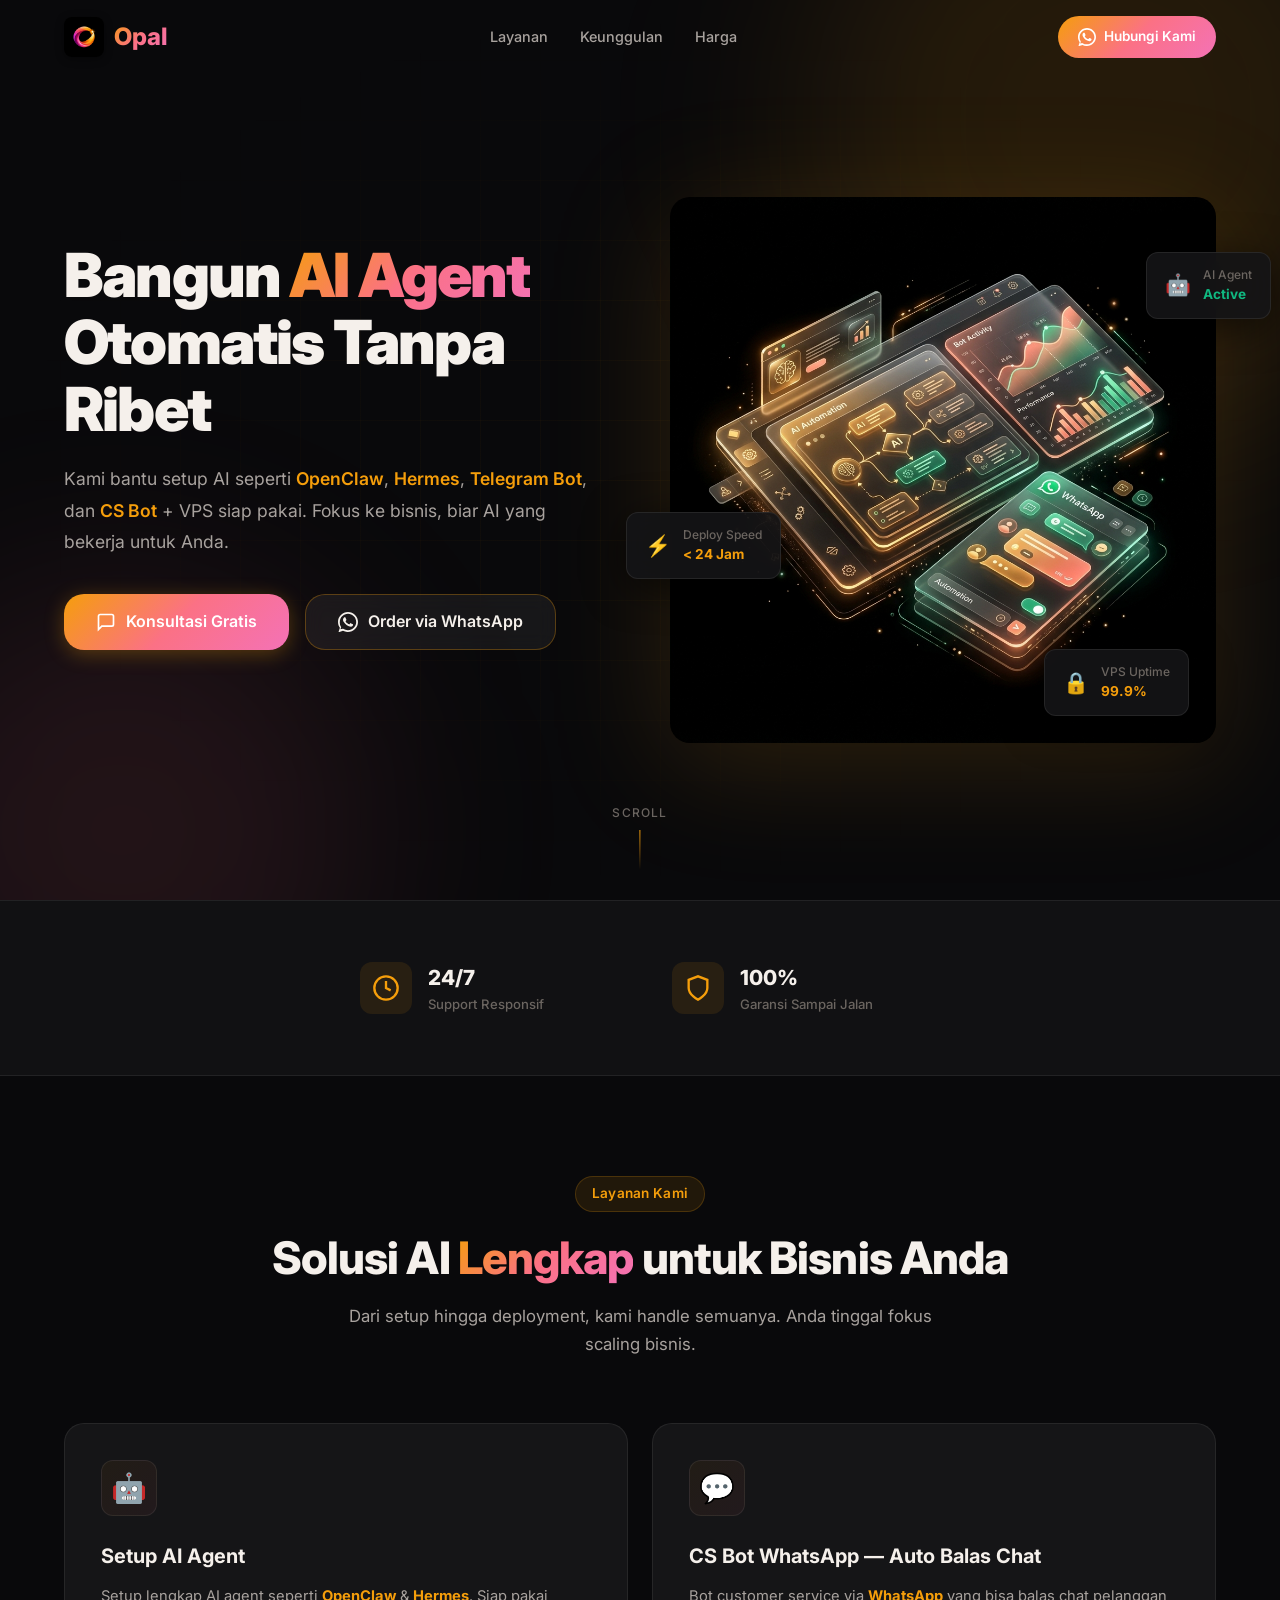
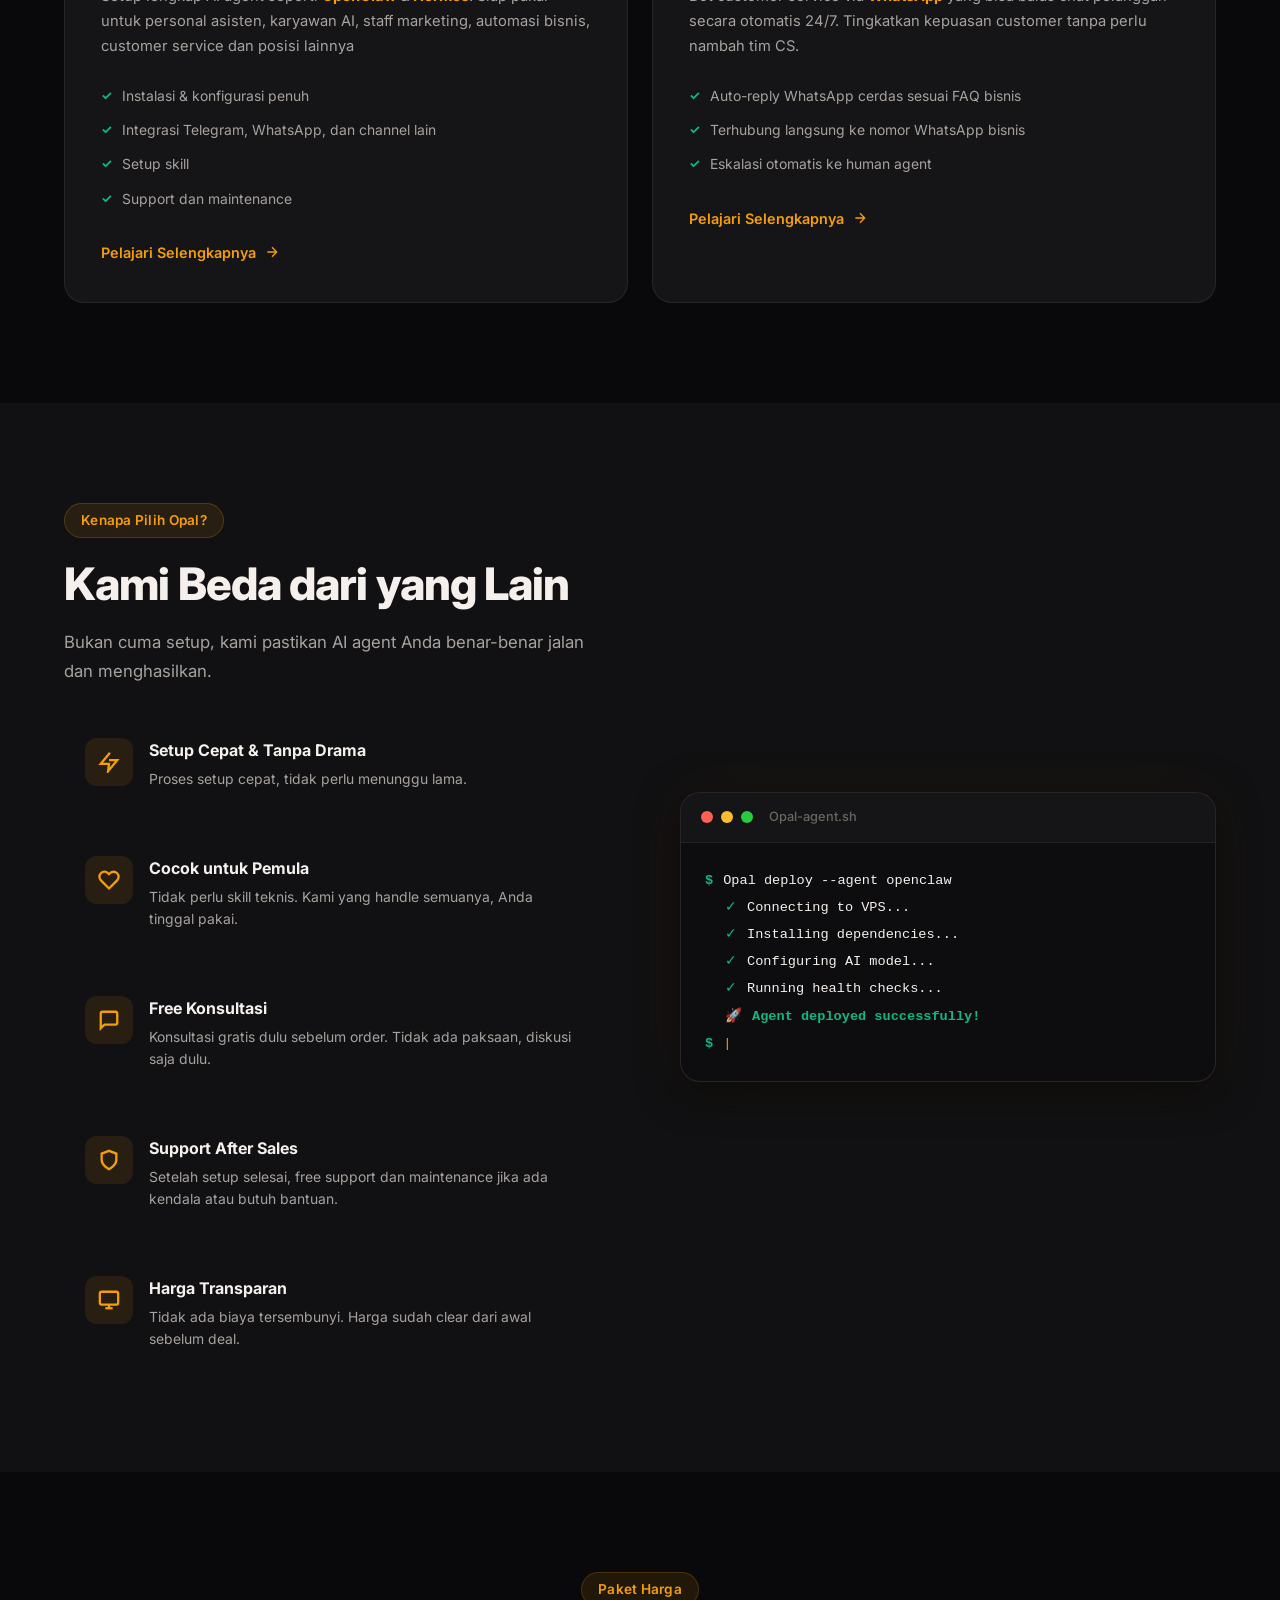
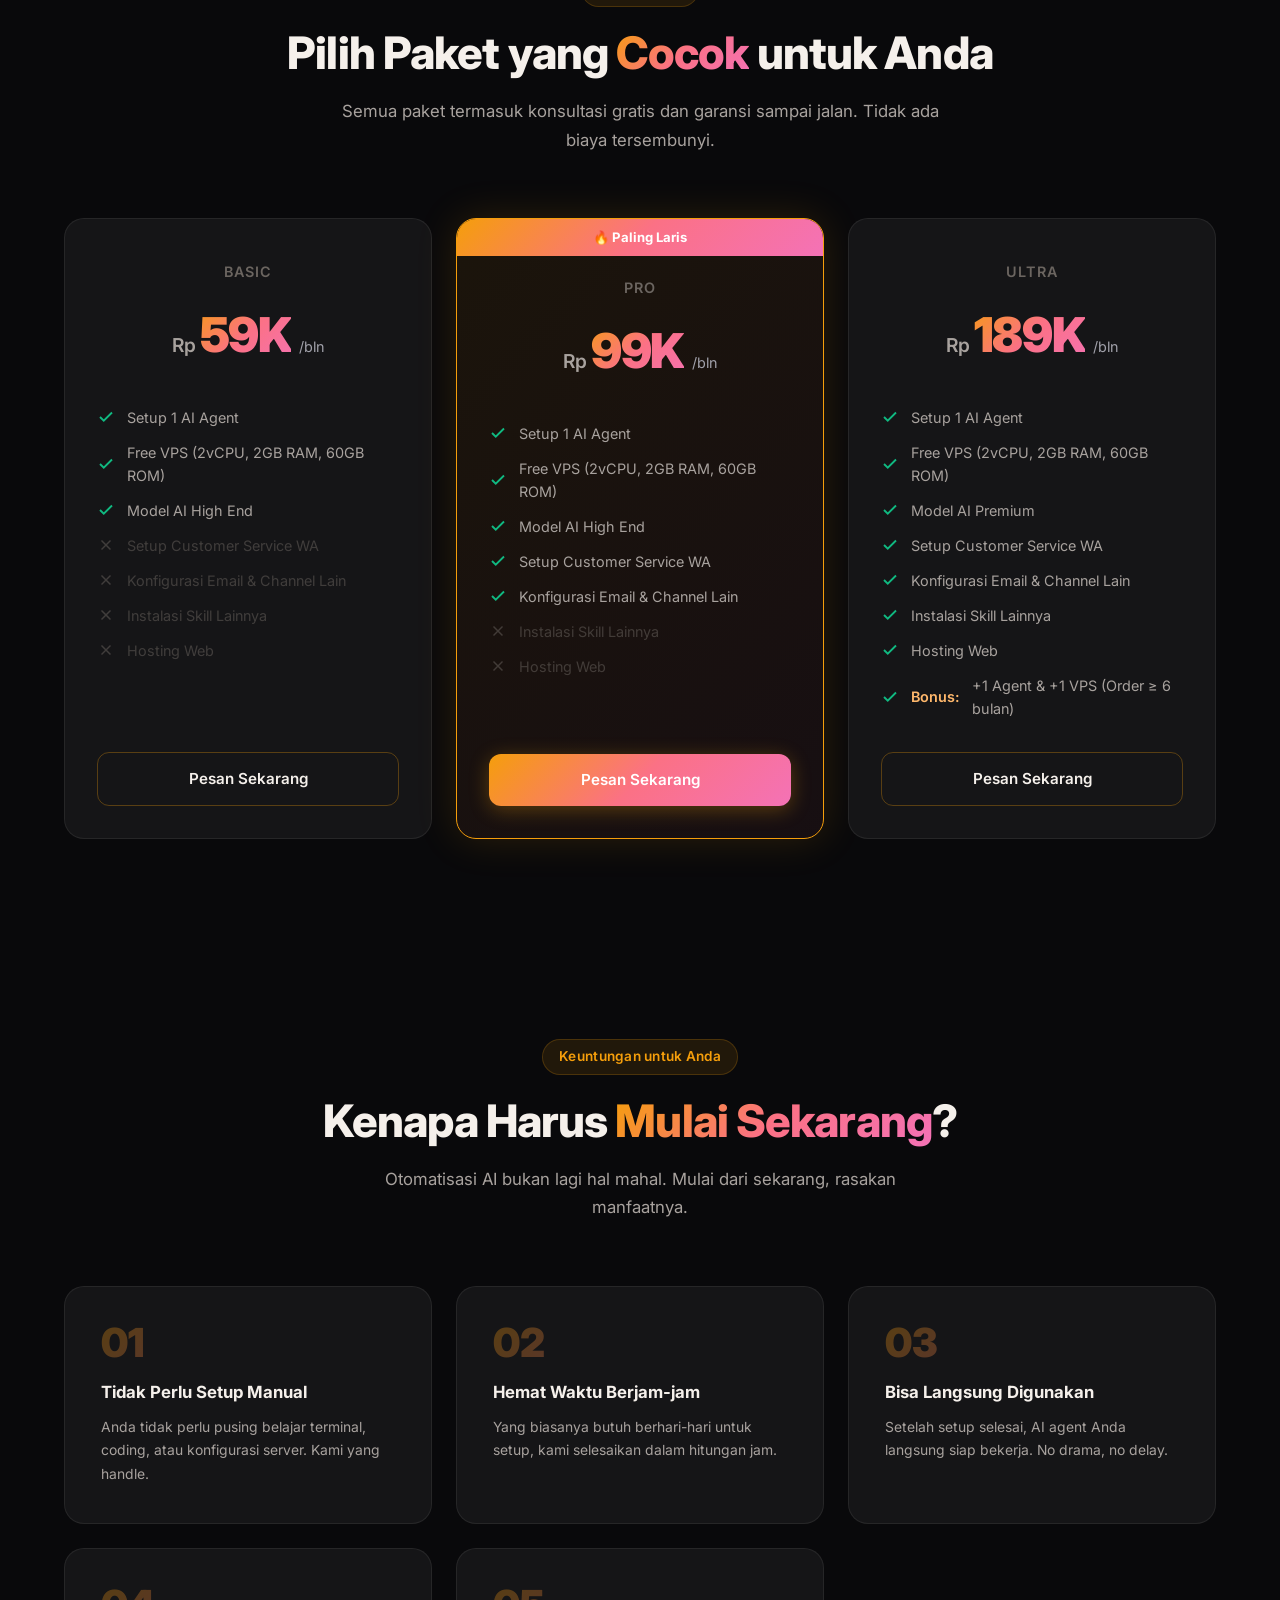
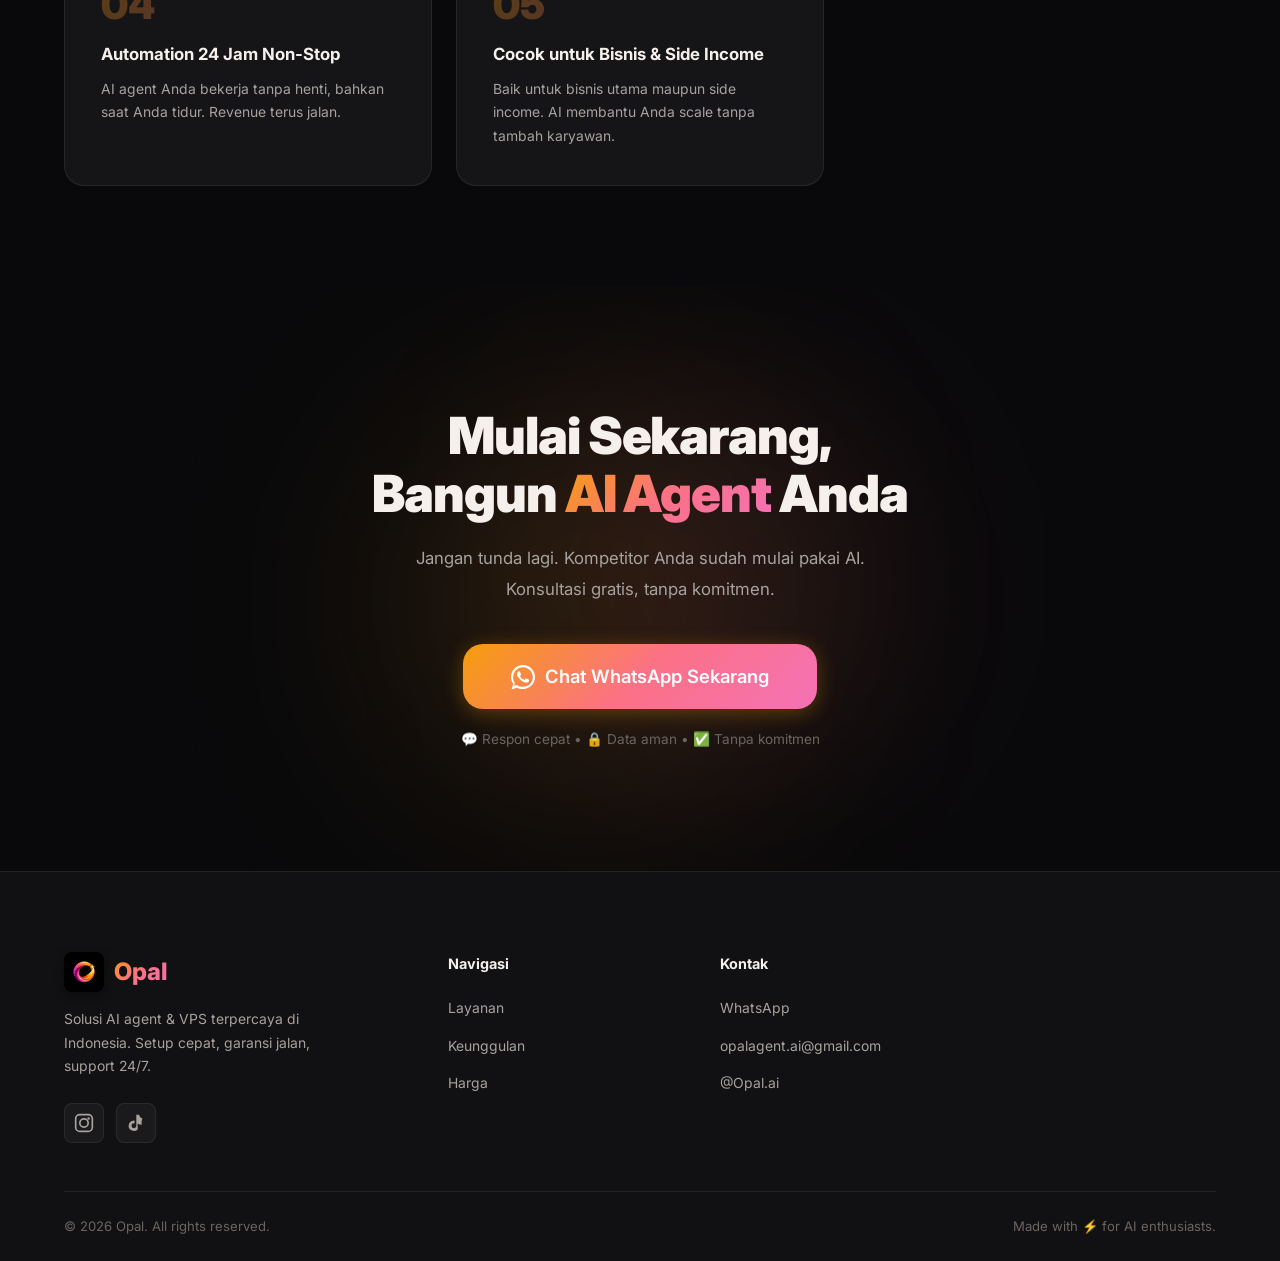
==== index.html @ ec895a89 "update" ====
<!DOCTYPE html>
<html lang="id">

<head>
    <meta charset="UTF-8">
    <meta name="viewport" content="width=device-width, initial-scale=1.0">
    <meta name="description"
        content="Opal — Jasa setup AI Agent otomatis seperti OpenClaw, Hermes, Telegram Bot + VPS siap pakai. Konsultasi gratis, setup cepat, garansi sampai jalan.">
    <meta name="keywords"
        content="AI agent, setup AI, OpenClaw, Hermes, Telegram bot, VPS, automation, jasa AI Indonesia">
    <title>Opal — Bangun AI Agent Otomatis Tanpa Ribet</title>
    <link rel="preconnect" href="https://fonts.googleapis.com">
    <link rel="preconnect" href="https://fonts.gstatic.com" crossorigin>
    <link href="https://fonts.googleapis.com/css2?family=Inter:wght@300;400;500;600;700;800;900&display=swap"
        rel="stylesheet">
    <link rel="stylesheet" href="index.css">
    <link rel="icon" type="image/png" href="logo.png">
</head>

<body>
    <!-- NAVBAR -->
    <nav class="navbar" id="navbar">
        <div class="container nav-container">
            <a href="#" class="nav-logo">
                <img src="logo.png" alt="Opal Logo" class="logo-image" width="40" height="40">
                <span class="logo-text">Opal</span>
            </a>
            <ul class="nav-links" id="navLinks">
                <li><a href="#layanan">Layanan</a></li>
                <li><a href="#keunggulan">Keunggulan</a></li>
                <li><a href="#harga">Harga</a></li>
            </ul>
            <a href="https://wa.me/6285669130605?text=Halo%20Opal,%20saya%20ingin%20konsultasi%20AI%20Agent"
                class="nav-cta" target="_blank" rel="noopener">
                <svg width="18" height="18" viewBox="0 0 24 24" fill="currentColor">
                    <path
                        d="M17.472 14.382c-.297-.149-1.758-.867-2.03-.967-.273-.099-.471-.148-.67.15-.197.297-.767.966-.94 1.164-.173.199-.347.223-.644.075-.297-.15-1.255-.463-2.39-1.475-.883-.788-1.48-1.761-1.653-2.059-.173-.297-.018-.458.13-.606.134-.133.298-.347.446-.52.149-.174.198-.298.298-.497.099-.198.05-.371-.025-.52-.075-.149-.669-1.612-.916-2.207-.242-.579-.487-.5-.669-.51-.173-.008-.371-.01-.57-.01-.198 0-.52.074-.792.372-.272.297-1.04 1.016-1.04 2.479 0 1.462 1.065 2.875 1.213 3.074.149.198 2.096 3.2 5.077 4.487.709.306 1.262.489 1.694.625.712.227 1.36.195 1.871.118.571-.085 1.758-.719 2.006-1.413.248-.694.248-1.289.173-1.413-.074-.124-.272-.198-.57-.347z" />
                    <path
                        d="M12 0C5.373 0 0 5.373 0 12c0 2.625.846 5.059 2.284 7.034L.789 23.492a.5.5 0 00.612.616l4.573-1.46A11.956 11.956 0 0012 24c6.627 0 12-5.373 12-12S18.627 0 12 0zm0 21.818c-2.168 0-4.19-.587-5.932-1.61l-.425-.253-2.712.866.883-2.638-.278-.44A9.777 9.777 0 012.182 12c0-5.423 4.395-9.818 9.818-9.818S21.818 6.577 21.818 12s-4.395 9.818-9.818 9.818z" />
                </svg>
                Hubungi Kami
            </a>
            <button class="nav-toggle" id="navToggle" aria-label="Toggle navigation">
                <span></span>
                <span></span>
                <span></span>
            </button>
        </div>
    </nav>

    <!-- HERO SECTION -->
    <section class="hero" id="hero">
        <div class="hero-bg-effects">
            <div class="hero-glow hero-glow-1"></div>
            <div class="hero-glow hero-glow-2"></div>
            <div class="hero-grid-overlay"></div>
        </div>
        <div class="container hero-container">
            <div class="hero-content" data-animate="fade-up">
                <h1 class="hero-title">
                    Bangun <span class="gradient-text">AI Agent</span> Otomatis Tanpa Ribet
                </h1>
                <p class="hero-subtitle">
                    Kami bantu setup AI seperti <strong>OpenClaw</strong>, <strong>Hermes</strong>, <strong>Telegram
                        Bot</strong>, dan <strong>CS Bot</strong> + VPS siap pakai. Fokus ke bisnis, biar AI yang
                    bekerja untuk Anda.
                </p>
                <div class="hero-cta-group">
                    <a href="https://wa.me/6285669130605?text=Halo%20Opal,%20saya%20ingin%20konsultasi%20gratis%20AI%20Agent"
                        class="btn btn-primary btn-lg" target="_blank" rel="noopener" id="hero-cta-konsultasi">
                        <svg width="20" height="20" viewBox="0 0 24 24" fill="none" stroke="currentColor"
                            stroke-width="2">
                            <path d="M21 15a2 2 0 0 1-2 2H7l-4 4V5a2 2 0 0 1 2-2h14a2 2 0 0 1 2 2z" />
                        </svg>
                        Konsultasi Gratis
                    </a>
                    <a href="https://wa.me/6285669130605?text=Halo%20Opal,%20saya%20ingin%20order%20AI%20Agent"
                        class="btn btn-secondary btn-lg" target="_blank" rel="noopener" id="hero-cta-order">
                        <svg width="20" height="20" viewBox="0 0 24 24" fill="currentColor">
                            <path
                                d="M17.472 14.382c-.297-.149-1.758-.867-2.03-.967-.273-.099-.471-.148-.67.15-.197.297-.767.966-.94 1.164-.173.199-.347.223-.644.075-.297-.15-1.255-.463-2.39-1.475-.883-.788-1.48-1.761-1.653-2.059-.173-.297-.018-.458.13-.606.134-.133.298-.347.446-.52.149-.174.198-.298.298-.497.099-.198.05-.371-.025-.52-.075-.149-.669-1.612-.916-2.207-.242-.579-.487-.5-.669-.51-.173-.008-.371-.01-.57-.01-.198 0-.52.074-.792.372-.272.297-1.04 1.016-1.04 2.479 0 1.462 1.065 2.875 1.213 3.074.149.198 2.096 3.2 5.077 4.487.709.306 1.262.489 1.694.625.712.227 1.36.195 1.871.118.571-.085 1.758-.719 2.006-1.413.248-.694.248-1.289.173-1.413-.074-.124-.272-.198-.57-.347z" />
                            <path
                                d="M12 0C5.373 0 0 5.373 0 12c0 2.625.846 5.059 2.284 7.034L.789 23.492a.5.5 0 00.612.616l4.573-1.46A11.956 11.956 0 0012 24c6.627 0 12-5.373 12-12S18.627 0 12 0zm0 21.818c-2.168 0-4.19-.587-5.932-1.61l-.425-.253-2.712.866.883-2.638-.278-.44A9.777 9.777 0 012.182 12c0-5.423 4.395-9.818 9.818-9.818S21.818 6.577 21.818 12s-4.395 9.818-9.818 9.818z" />
                        </svg>
                        Order via WhatsApp
                    </a>
                </div>

            </div>
            <div class="hero-visual" data-animate="fade-left">
                <div class="hero-image-wrapper">
                    <img src="hero-illustration.png" alt="AI Agent Dashboard Opal" class="hero-image" width="600"
                        height="500">
                    <div class="hero-float-card card-1">
                        <div class="float-icon">🤖</div>
                        <div class="float-info">
                            <span class="float-label">AI Agent</span>
                            <span class="float-status online">Active</span>
                        </div>
                    </div>
                    <div class="hero-float-card card-2">
                        <div class="float-icon">⚡</div>
                        <div class="float-info">
                            <span class="float-label">Deploy Speed</span>
                            <span class="float-value">&lt; 24 Jam</span>
                        </div>
                    </div>
                    <div class="hero-float-card card-3">
                        <div class="float-icon">🔒</div>
                        <div class="float-info">
                            <span class="float-label">VPS Uptime</span>
                            <span class="float-value">99.9%</span>
                        </div>
                    </div>
                </div>
            </div>
        </div>
        <div class="hero-scroll-indicator">
            <span>Scroll</span>
            <div class="scroll-line"></div>
        </div>
    </section>

    <!-- TRUST INDICATORS -->
    <section class="trust-section" id="trust">
        <div class="container">
            <div class="trust-grid" data-animate="fade-up">

                <div class="trust-item">
                    <div class="trust-icon">
                        <svg width="28" height="28" viewBox="0 0 24 24" fill="none" stroke="currentColor"
                            stroke-width="2">
                            <circle cx="12" cy="12" r="10" />
                            <polyline points="12,6 12,12 16,14" />
                        </svg>
                    </div>
                    <div class="trust-content">
                        <span class="trust-number">24/7</span>
                        <span class="trust-label">Support Responsif</span>
                    </div>
                </div>
                <div class="trust-item">
                    <div class="trust-icon">
                        <svg width="28" height="28" viewBox="0 0 24 24" fill="none" stroke="currentColor"
                            stroke-width="2">
                            <path d="M12 22s8-4 8-10V5l-8-3-8 3v7c0 6 8 10 8 10z" />
                        </svg>
                    </div>
                    <div class="trust-content">
                        <span class="trust-number">100%</span>
                        <span class="trust-label">Garansi Sampai Jalan</span>
                    </div>
                </div>

            </div>
        </div>
    </section>

    <!-- LAYANAN KAMI -->
    <section class="services-section" id="layanan">
        <div class="container">
            <div class="section-header" data-animate="fade-up">
                <span class="section-badge">Layanan Kami</span>
                <h2 class="section-title">Solusi AI <span class="gradient-text">Lengkap</span> untuk Bisnis Anda</h2>
                <p class="section-subtitle">Dari setup hingga deployment, kami handle semuanya. Anda tinggal fokus
                    scaling bisnis.</p>
            </div>
            <div class="services-grid">
                <div class="service-card" data-animate="fade-up" data-delay="100">
                    <div class="service-icon-wrapper">
                        <div class="service-icon">🤖</div>
                        <div class="service-icon-bg"></div>
                    </div>
                    <h3 class="service-title">Setup AI Agent</h3>
                    <p class="service-desc">Setup lengkap AI agent seperti <strong>OpenClaw</strong> &
                        <strong>Hermes</strong>. Siap pakai untuk personal asisten, karyawan AI, staff marketing,
                        automasi bisnis, customer
                        service dan posisi lainnya
                    </p>
                    <ul class="service-features">
                        <li>Instalasi & konfigurasi penuh</li>
                        <li>Integrasi Telegram, WhatsApp, dan channel lain</li>
                        <li>Setup skill</li>
                        <li>Support dan maintenance</li>
                    </ul>
                    <a href="https://wa.me/6285669130605?text=Halo%20Opal,%20saya%20tertarik%20Setup%20AI%20Agent"
                        class="service-link" target="_blank" rel="noopener">
                        Pelajari Selengkapnya
                        <svg width="16" height="16" viewBox="0 0 24 24" fill="none" stroke="currentColor"
                            stroke-width="2">
                            <path d="M5 12h14M12 5l7 7-7 7" />
                        </svg>
                    </a>
                </div>



                <div class="service-card" data-animate="fade-up" data-delay="500">
                    <div class="service-icon-wrapper">
                        <div class="service-icon">💬</div>
                        <div class="service-icon-bg"></div>
                    </div>
                    <h3 class="service-title">CS Bot WhatsApp — Auto Balas Chat</h3>
                    <p class="service-desc">Bot customer service via <strong>WhatsApp</strong> yang bisa balas chat
                        pelanggan secara otomatis 24/7. Tingkatkan kepuasan customer tanpa perlu nambah tim CS.</p>
                    <ul class="service-features">
                        <li>Auto-reply WhatsApp cerdas sesuai FAQ bisnis</li>
                        <li>Terhubung langsung ke nomor WhatsApp bisnis</li>
                        <li>Eskalasi otomatis ke human agent</li>
                    </ul>
                    <a href="https://wa.me/6285669130605?text=Halo%20Opal,%20saya%20tertarik%20Setup%20CS%20Bot%20untuk%20balas%20chat%20customer"
                        class="service-link" target="_blank" rel="noopener">
                        Pelajari Selengkapnya
                        <svg width="16" height="16" viewBox="0 0 24 24" fill="none" stroke="currentColor"
                            stroke-width="2">
                            <path d="M5 12h14M12 5l7 7-7 7" />
                        </svg>
                    </a>
                </div>
            </div>
        </div>
    </section>

    <!-- KEUNGGULAN -->
    <section class="advantages-section" id="keunggulan">
        <div class="container">
            <div class="advantages-layout">
                <div class="advantages-content" data-animate="fade-right">
                    <span class="section-badge">Kenapa Pilih Opal?</span>
                    <h2 class="section-title">Kami Beda dari yang Lain</h2>
                    <p class="section-subtitle">Bukan cuma setup, kami pastikan AI agent Anda benar-benar jalan dan
                        menghasilkan.</p>
                    <div class="advantages-list">
                        <div class="advantage-item">
                            <div class="advantage-icon">
                                <svg width="22" height="22" viewBox="0 0 24 24" fill="none" stroke="currentColor"
                                    stroke-width="2.5">
                                    <polyline points="13,2 3,14 12,14 11,22 21,10 12,10" />
                                </svg>
                            </div>
                            <div class="advantage-info">
                                <h4>Setup Cepat & Tanpa Drama</h4>
                                <p>Proses setup cepat, tidak perlu menunggu lama.
                                </p>
                            </div>
                        </div>
                        <div class="advantage-item">
                            <div class="advantage-icon">
                                <svg width="22" height="22" viewBox="0 0 24 24" fill="none" stroke="currentColor"
                                    stroke-width="2.5">
                                    <path
                                        d="M20.84 4.61a5.5 5.5 0 0 0-7.78 0L12 5.67l-1.06-1.06a5.5 5.5 0 0 0-7.78 7.78l1.06 1.06L12 21.23l7.78-7.78 1.06-1.06a5.5 5.5 0 0 0 0-7.78z" />
                                </svg>
                            </div>
                            <div class="advantage-info">
                                <h4>Cocok untuk Pemula</h4>
                                <p>Tidak perlu skill teknis. Kami yang handle semuanya, Anda tinggal pakai.</p>
                            </div>
                        </div>
                        <div class="advantage-item">
                            <div class="advantage-icon">
                                <svg width="22" height="22" viewBox="0 0 24 24" fill="none" stroke="currentColor"
                                    stroke-width="2.5">
                                    <path d="M21 15a2 2 0 0 1-2 2H7l-4 4V5a2 2 0 0 1 2-2h14a2 2 0 0 1 2 2z" />
                                </svg>
                            </div>
                            <div class="advantage-info">
                                <h4>Free Konsultasi</h4>
                                <p>Konsultasi gratis dulu sebelum order. Tidak ada paksaan, diskusi saja dulu.</p>
                            </div>
                        </div>
                        <div class="advantage-item">
                            <div class="advantage-icon">
                                <svg width="22" height="22" viewBox="0 0 24 24" fill="none" stroke="currentColor"
                                    stroke-width="2.5">
                                    <path d="M12 22s8-4 8-10V5l-8-3-8 3v7c0 6 8 10 8 10z" />
                                </svg>
                            </div>
                            <div class="advantage-info">
                                <h4>Support After Sales</h4>
                                <p>Setelah setup selesai, free support dan maintenance jika ada kendala atau butuh
                                    bantuan.</p>
                            </div>
                        </div>
                        <div class="advantage-item">
                            <div class="advantage-icon">
                                <svg width="22" height="22" viewBox="0 0 24 24" fill="none" stroke="currentColor"
                                    stroke-width="2.5">
                                    <rect x="2" y="3" width="20" height="14" rx="2" />
                                    <line x1="8" y1="21" x2="16" y2="21" />
                                    <line x1="12" y1="17" x2="12" y2="21" />
                                </svg>
                            </div>
                            <div class="advantage-info">
                                <h4>Harga Transparan</h4>
                                <p>Tidak ada biaya tersembunyi. Harga sudah clear dari awal sebelum deal.</p>
                            </div>
                        </div>
                    </div>
                </div>
                <div class="advantages-visual" data-animate="fade-left">
                    <div class="adv-visual-card">
                        <div class="adv-terminal">
                            <div class="terminal-header">
                                <div class="terminal-dots">
                                    <span></span><span></span><span></span>
                                </div>
                                <span class="terminal-title">Opal-agent.sh</span>
                            </div>
                            <div class="terminal-body">
                                <div class="terminal-line">
                                    <span class="t-prompt">$</span>
                                    <span class="t-command">Opal deploy --agent openclaw</span>
                                </div>
                                <div class="terminal-line t-output">
                                    <span class="t-success">✓</span> Connecting to VPS...
                                </div>
                                <div class="terminal-line t-output">
                                    <span class="t-success">✓</span> Installing dependencies...
                                </div>
                                <div class="terminal-line t-output">
                                    <span class="t-success">✓</span> Configuring AI model...
                                </div>
                                <div class="terminal-line t-output">
                                    <span class="t-success">✓</span> Running health checks...
                                </div>
                                <div class="terminal-line t-output highlight">
                                    <span class="t-success">🚀</span> Agent deployed successfully!
                                </div>
                                <div class="terminal-line">
                                    <span class="t-prompt">$</span>
                                    <span class="t-cursor">|</span>
                                </div>
                            </div>
                        </div>
                    </div>
                </div>
            </div>
        </div>
    </section>

    <!-- PAKET HARGA -->
    <section class="pricing-section" id="harga">
        <div class="container">
            <div class="section-header" data-animate="fade-up">
                <span class="section-badge">Paket Harga</span>
                <h2 class="section-title">Pilih Paket yang <span class="gradient-text">Cocok</span> untuk Anda</h2>
                <p class="section-subtitle">Semua paket termasuk konsultasi gratis dan garansi sampai jalan. Tidak ada
                    biaya tersembunyi.</p>
            </div>
            <div class="pricing-grid">
                <!-- Basic -->
                <div class="pricing-card" data-animate="fade-up" data-delay="100">
                    <div class="pricing-header">
                        <span class="pricing-tier">Basic</span>
                        <div class="pricing-price">
                            <span class="price-currency">Rp</span>
                            <span class="price-amount">59K</span><span
                                style="font-size: 0.9rem; font-weight: normal; color: #a1a1aa; margin-left: 4px;">/bln</span>
                        </div>
                    </div>
                    <div class="pricing-body">
                        <ul class="pricing-features">
                            <li>
                                <svg width="18" height="18" viewBox="0 0 24 24" fill="none" stroke="currentColor"
                                    stroke-width="2.5">
                                    <polyline points="20,6 9,17 4,12" />
                                </svg>
                                Setup 1 AI Agent
                            </li>
                            <li>
                                <svg width="18" height="18" viewBox="0 0 24 24" fill="none" stroke="currentColor"
                                    stroke-width="2.5">
                                    <polyline points="20,6 9,17 4,12" />
                                </svg>
                                Free VPS (2vCPU, 2GB RAM, 60GB ROM)
                            </li>
                            <li>
                                <svg width="18" height="18" viewBox="0 0 24 24" fill="none" stroke="currentColor"
                                    stroke-width="2.5">
                                    <polyline points="20,6 9,17 4,12" />
                                </svg>
                                Model AI High End
                            </li>
                            <li class="disabled">
                                <svg width="18" height="18" viewBox="0 0 24 24" fill="none" stroke="currentColor"
                                    stroke-width="2">
                                    <line x1="18" y1="6" x2="6" y2="18" />
                                    <line x1="6" y1="6" x2="18" y2="18" />
                                </svg>
                                Setup Customer Service WA
                            </li>
                            <li class="disabled">
                                <svg width="18" height="18" viewBox="0 0 24 24" fill="none" stroke="currentColor"
                                    stroke-width="2">
                                    <line x1="18" y1="6" x2="6" y2="18" />
                                    <line x1="6" y1="6" x2="18" y2="18" />
                                </svg>
                                Konfigurasi Email & Channel Lain
                            </li>
                            <li class="disabled">
                                <svg width="18" height="18" viewBox="0 0 24 24" fill="none" stroke="currentColor"
                                    stroke-width="2">
                                    <line x1="18" y1="6" x2="6" y2="18" />
                                    <line x1="6" y1="6" x2="18" y2="18" />
                                </svg>
                                Instalasi Skill Lainnya
                            </li>
                            <li class="disabled">
                                <svg width="18" height="18" viewBox="0 0 24 24" fill="none" stroke="currentColor"
                                    stroke-width="2">
                                    <line x1="18" y1="6" x2="6" y2="18" />
                                    <line x1="6" y1="6" x2="18" y2="18" />
                                </svg>
                                Hosting Web
                            </li>
                        </ul>
                    </div>
                    <div class="pricing-footer">
                        <a href="https://wa.me/6285669130605?text=Halo%20Opal,%20saya%20ingin%20order%20Paket%20Basic"
                            class="btn btn-outline btn-full" target="_blank" rel="noopener">
                            Pesan Sekarang
                        </a>
                    </div>
                </div>

                <!-- Pro -->
                <div class="pricing-card popular" data-animate="fade-up" data-delay="150">
                    <div class="popular-badge">🔥 Paling Laris</div>
                    <div class="pricing-header">
                        <span class="pricing-tier">Pro</span>
                        <div class="pricing-price">
                            <span class="price-currency">Rp</span>
                            <span class="price-amount">99K</span><span
                                style="font-size: 0.9rem; font-weight: normal; color: #a1a1aa; margin-left: 4px;">/bln</span>
                        </div>
                    </div>
                    <div class="pricing-body">
                        <ul class="pricing-features">
                            <li>
                                <svg width="18" height="18" viewBox="0 0 24 24" fill="none" stroke="currentColor"
                                    stroke-width="2.5">
                                    <polyline points="20,6 9,17 4,12" />
                                </svg>
                                Setup 1 AI Agent
                            </li>
                            <li>
                                <svg width="18" height="18" viewBox="0 0 24 24" fill="none" stroke="currentColor"
                                    stroke-width="2.5">
                                    <polyline points="20,6 9,17 4,12" />
                                </svg>
                                Free VPS (2vCPU, 2GB RAM, 60GB ROM)
                            </li>
                            <li>
                                <svg width="18" height="18" viewBox="0 0 24 24" fill="none" stroke="currentColor"
                                    stroke-width="2.5">
                                    <polyline points="20,6 9,17 4,12" />
                                </svg>
                                Model AI High End
                            </li>
                            <li>
                                <svg width="18" height="18" viewBox="0 0 24 24" fill="none" stroke="currentColor"
                                    stroke-width="2.5">
                                    <polyline points="20,6 9,17 4,12" />
                                </svg>
                                Setup Customer Service WA
                            </li>
                            <li>
                                <svg width="18" height="18" viewBox="0 0 24 24" fill="none" stroke="currentColor"
                                    stroke-width="2.5">
                                    <polyline points="20,6 9,17 4,12" />
                                </svg>
                                Konfigurasi Email & Channel Lain
                            </li>
                            <li class="disabled">
                                <svg width="18" height="18" viewBox="0 0 24 24" fill="none" stroke="currentColor"
                                    stroke-width="2">
                                    <line x1="18" y1="6" x2="6" y2="18" />
                                    <line x1="6" y1="6" x2="18" y2="18" />
                                </svg>
                                Instalasi Skill Lainnya
                            </li>
                            <li class="disabled">
                                <svg width="18" height="18" viewBox="0 0 24 24" fill="none" stroke="currentColor"
                                    stroke-width="2">
                                    <line x1="18" y1="6" x2="6" y2="18" />
                                    <line x1="6" y1="6" x2="18" y2="18" />
                                </svg>
                                Hosting Web
                            </li>
                        </ul>
                    </div>
                    <div class="pricing-footer">
                        <a href="https://wa.me/6285669130605?text=Halo%20Opal,%20saya%20ingin%20order%20Paket%20Pro"
                            class="btn btn-primary btn-full" target="_blank" rel="noopener">
                            Pesan Sekarang
                        </a>
                    </div>
                </div>

                <!-- Ultra -->
                <div class="pricing-card" data-animate="fade-up" data-delay="200">
                    <div class="pricing-header">
                        <span class="pricing-tier">Ultra</span>
                        <div class="pricing-price">
                            <span class="price-currency">Rp</span>
                            <span class="price-amount">189K</span><span
                                style="font-size: 0.9rem; font-weight: normal; color: #a1a1aa; margin-left: 4px;">/bln</span>
                        </div>
                    </div>
                    <div class="pricing-body">
                        <ul class="pricing-features">
                            <li>
                                <svg width="18" height="18" viewBox="0 0 24 24" fill="none" stroke="currentColor"
                                    stroke-width="2.5">
                                    <polyline points="20,6 9,17 4,12" />
                                </svg>
                                Setup 1 AI Agent
                            </li>
                            <li>
                                <svg width="18" height="18" viewBox="0 0 24 24" fill="none" stroke="currentColor"
                                    stroke-width="2.5">
                                    <polyline points="20,6 9,17 4,12" />
                                </svg>
                                Free VPS (2vCPU, 2GB RAM, 60GB ROM)
                            </li>
                            <li>
                                <svg width="18" height="18" viewBox="0 0 24 24" fill="none" stroke="currentColor"
                                    stroke-width="2.5">
                                    <polyline points="20,6 9,17 4,12" />
                                </svg>
                                Model AI Premium
                            </li>
                            <li>
                                <svg width="18" height="18" viewBox="0 0 24 24" fill="none" stroke="currentColor"
                                    stroke-width="2.5">
                                    <polyline points="20,6 9,17 4,12" />
                                </svg>
                                Setup Customer Service WA
                            </li>
                            <li>
                                <svg width="18" height="18" viewBox="0 0 24 24" fill="none" stroke="currentColor"
                                    stroke-width="2.5">
                                    <polyline points="20,6 9,17 4,12" />
                                </svg>
                                Konfigurasi Email & Channel Lain
                            </li>
                            <li>
                                <svg width="18" height="18" viewBox="0 0 24 24" fill="none" stroke="currentColor"
                                    stroke-width="2.5">
                                    <polyline points="20,6 9,17 4,12" />
                                </svg>
                                Instalasi Skill Lainnya
                            </li>
                            <li>
                                <svg width="18" height="18" viewBox="0 0 24 24" fill="none" stroke="currentColor"
                                    stroke-width="2.5">
                                    <polyline points="20,6 9,17 4,12" />
                                </svg>
                                Hosting Web
                            </li>
                            <li>
                                <svg width="18" height="18" viewBox="0 0 24 24" fill="none" stroke="currentColor"
                                    stroke-width="2.5">
                                    <polyline points="20,6 9,17 4,12" />
                                </svg>
                                <span style="color: #ffb86c; font-weight: 600;">Bonus:</span> +1 Agent & +1 VPS (Order ≥
                                6 bulan)
                            </li>
                        </ul>
                    </div>
                    <div class="pricing-footer">
                        <a href="https://wa.me/6285669130605?text=Halo%20Opal,%20saya%20ingin%20order%20Paket%20Ultra"
                            class="btn btn-outline btn-full" target="_blank" rel="noopener">
                            Pesan Sekarang
                        </a>
                    </div>
                </div>
            </div>
        </div>
    </section>



    <!-- BENEFIT USER -->
    <section class="benefits-section" id="benefit">
        <div class="container">
            <div class="section-header" data-animate="fade-up">
                <span class="section-badge">Keuntungan untuk Anda</span>
                <h2 class="section-title">Kenapa Harus <span class="gradient-text">Mulai Sekarang</span>?</h2>
                <p class="section-subtitle">Otomatisasi AI bukan lagi hal mahal. Mulai dari sekarang, rasakan
                    manfaatnya.</p>
            </div>
            <div class="benefits-grid">
                <div class="benefit-card" data-animate="fade-up" data-delay="100">
                    <div class="benefit-number">01</div>
                    <h4>Tidak Perlu Setup Manual</h4>
                    <p>Anda tidak perlu pusing belajar terminal, coding, atau konfigurasi server. Kami yang handle.</p>
                </div>
                <div class="benefit-card" data-animate="fade-up" data-delay="150">
                    <div class="benefit-number">02</div>
                    <h4>Hemat Waktu Berjam-jam</h4>
                    <p>Yang biasanya butuh berhari-hari untuk setup, kami selesaikan dalam hitungan jam.</p>
                </div>
                <div class="benefit-card" data-animate="fade-up" data-delay="200">
                    <div class="benefit-number">03</div>
                    <h4>Bisa Langsung Digunakan</h4>
                    <p>Setelah setup selesai, AI agent Anda langsung siap bekerja. No drama, no delay.</p>
                </div>
                <div class="benefit-card" data-animate="fade-up" data-delay="250">
                    <div class="benefit-number">04</div>
                    <h4>Automation 24 Jam Non-Stop</h4>
                    <p>AI agent Anda bekerja tanpa henti, bahkan saat Anda tidur. Revenue terus jalan.</p>
                </div>
                <div class="benefit-card" data-animate="fade-up" data-delay="300">
                    <div class="benefit-number">05</div>
                    <h4>Cocok untuk Bisnis & Side Income</h4>
                    <p>Baik untuk bisnis utama maupun side income. AI membantu Anda scale tanpa tambah karyawan.</p>
                </div>
            </div>
        </div>
    </section>


    <!-- CTA FINAL -->
    <section class="cta-section" id="cta-final">
        <div class="cta-bg-effects">
            <div class="cta-glow cta-glow-1"></div>
            <div class="cta-glow cta-glow-2"></div>
        </div>
        <div class="container">
            <div class="cta-content" data-animate="fade-up">
                <h2 class="cta-title">Mulai Sekarang,<br>Bangun <span class="gradient-text">AI Agent</span> Anda</h2>
                <p class="cta-subtitle">Jangan tunda lagi. Kompetitor Anda sudah mulai pakai AI.<br>Konsultasi gratis,
                    tanpa komitmen.</p>
                <a href="https://wa.me/6285669130605?text=Halo%20Opal,%20saya%20ingin%20mulai%20setup%20AI%20Agent"
                    class="btn btn-primary btn-xl" target="_blank" rel="noopener" id="cta-final-btn">
                    <svg width="24" height="24" viewBox="0 0 24 24" fill="currentColor">
                        <path
                            d="M17.472 14.382c-.297-.149-1.758-.867-2.03-.967-.273-.099-.471-.148-.67.15-.197.297-.767.966-.94 1.164-.173.199-.347.223-.644.075-.297-.15-1.255-.463-2.39-1.475-.883-.788-1.48-1.761-1.653-2.059-.173-.297-.018-.458.13-.606.134-.133.298-.347.446-.52.149-.174.198-.298.298-.497.099-.198.05-.371-.025-.52-.075-.149-.669-1.612-.916-2.207-.242-.579-.487-.5-.669-.51-.173-.008-.371-.01-.57-.01-.198 0-.52.074-.792.372-.272.297-1.04 1.016-1.04 2.479 0 1.462 1.065 2.875 1.213 3.074.149.198 2.096 3.2 5.077 4.487.709.306 1.262.489 1.694.625.712.227 1.36.195 1.871.118.571-.085 1.758-.719 2.006-1.413.248-.694.248-1.289.173-1.413-.074-.124-.272-.198-.57-.347z" />
                        <path
                            d="M12 0C5.373 0 0 5.373 0 12c0 2.625.846 5.059 2.284 7.034L.789 23.492a.5.5 0 00.612.616l4.573-1.46A11.956 11.956 0 0012 24c6.627 0 12-5.373 12-12S18.627 0 12 0zm0 21.818c-2.168 0-4.19-.587-5.932-1.61l-.425-.253-2.712.866.883-2.638-.278-.44A9.777 9.777 0 012.182 12c0-5.423 4.395-9.818 9.818-9.818S21.818 6.577 21.818 12s-4.395 9.818-9.818 9.818z" />
                    </svg>
                    Chat WhatsApp Sekarang
                </a>
                <p class="cta-note">💬 Respon cepat • 🔒 Data aman • ✅ Tanpa komitmen</p>
            </div>
        </div>
    </section>

    <!-- FOOTER -->
    <footer class="footer" id="footer">
        <div class="container">
            <div class="footer-grid">
                <div class="footer-brand">
                    <a href="#" class="nav-logo footer-logo">
                        <img src="logo.png" alt="Opal Logo" class="logo-image" width="40" height="40">
                        <span class="logo-text">Opal</span>
                    </a>
                    <p class="footer-desc">Solusi AI agent & VPS terpercaya di Indonesia. Setup cepat, garansi jalan,
                        support 24/7.</p>
                    <div class="footer-socials">
                        <a href="https://www.instagram.com/opalagent.ai/" class="social-link" aria-label="Instagram"
                            target="_blank" rel="noopener">
                            <svg width="20" height="20" viewBox="0 0 24 24" fill="none" stroke="currentColor"
                                stroke-width="2">
                                <rect x="2" y="2" width="20" height="20" rx="5" />
                                <circle cx="12" cy="12" r="5" />
                                <circle cx="17.5" cy="6.5" r="1.5" fill="currentColor" stroke="none" />
                            </svg>
                        </a>
                        <a href="#" class="social-link" aria-label="TikTok" target="_blank" rel="noopener">
                            <svg width="20" height="20" viewBox="0 0 24 24" fill="currentColor">
                                <path
                                    d="M19.59 6.69a4.83 4.83 0 01-3.77-4.25V2h-3.45v13.67a2.89 2.89 0 01-2.88 2.5 2.89 2.89 0 01-2.89-2.89 2.89 2.89 0 012.89-2.89c.28 0 .54.04.79.1v-3.5a6.37 6.37 0 00-.79-.05A6.34 6.34 0 003.15 15.2a6.34 6.34 0 0010.86 4.48v-7.13a8.16 8.16 0 004.77 1.53v-3.44a4.85 4.85 0 01-.19-.04v.09z" />
                            </svg>
                        </a>

                    </div>
                </div>
                <div class="footer-links-group">
                    <h4>Navigasi</h4>
                    <ul>
                        <li><a href="#layanan">Layanan</a></li>
                        <li><a href="#keunggulan">Keunggulan</a></li>
                        <li><a href="#harga">Harga</a></li>
                    </ul>
                </div>

                <div class="footer-links-group">
                    <h4>Kontak</h4>
                    <ul>
                        <li><a href="https://wa.me/6285669130605" target="_blank" rel="noopener">WhatsApp</a></li>
                        <li><a href="mailto:opalagent.ai@gmail.com">opalagent.ai@gmail.com</a></li>
                        <li><a href="#">@Opal.ai</a></li>
                    </ul>
                </div>
            </div>
            <div class="footer-bottom">
                <p>&copy; 2026 Opal. All rights reserved.</p>
                <p>Made with ⚡ for AI enthusiasts.</p>
            </div>
        </div>
    </footer>

    <!-- FLOATING WHATSAPP BUTTON -->
    <a href="https://wa.me/6285669130605?text=Halo%20Opal,%20saya%20ingin%20tanya%20tentang%20AI%20Agent"
        class="floating-wa" target="_blank" rel="noopener" id="floating-whatsapp" aria-label="Chat WhatsApp">
        <div class="wa-pulse"></div>
        <svg width="28" height="28" viewBox="0 0 24 24" fill="#fff">
            <path
                d="M17.472 14.382c-.297-.149-1.758-.867-2.03-.967-.273-.099-.471-.148-.67.15-.197.297-.767.966-.94 1.164-.173.199-.347.223-.644.075-.297-.15-1.255-.463-2.39-1.475-.883-.788-1.48-1.761-1.653-2.059-.173-.297-.018-.458.13-.606.134-.133.298-.347.446-.52.149-.174.198-.298.298-.497.099-.198.05-.371-.025-.52-.075-.149-.669-1.612-.916-2.207-.242-.579-.487-.5-.669-.51-.173-.008-.371-.01-.57-.01-.198 0-.52.074-.792.372-.272.297-1.04 1.016-1.04 2.479 0 1.462 1.065 2.875 1.213 3.074.149.198 2.096 3.2 5.077 4.487.709.306 1.262.489 1.694.625.712.227 1.36.195 1.871.118.571-.085 1.758-.719 2.006-1.413.248-.694.248-1.289.173-1.413-.074-.124-.272-.198-.57-.347z" />
            <path
                d="M12 0C5.373 0 0 5.373 0 12c0 2.625.846 5.059 2.284 7.034L.789 23.492a.5.5 0 00.612.616l4.573-1.46A11.956 11.956 0 0012 24c6.627 0 12-5.373 12-12S18.627 0 12 0zm0 21.818c-2.168 0-4.19-.587-5.932-1.61l-.425-.253-2.712.866.883-2.638-.278-.44A9.777 9.777 0 012.182 12c0-5.423 4.395-9.818 9.818-9.818S21.818 6.577 21.818 12s-4.395 9.818-9.818 9.818z" />
        </svg>
        <span class="wa-tooltip">Chat Kami</span>
    </a>

    <script src="script.js"></script>
</body>

</html>
---- index.css ----
/* ========================================
   OPAL — AI Agent & VPS Landing Page
   Design System & Styles
   ======================================== */

/* === RESET & BASE === */
*,
*::before,
*::after {
    margin: 0;
    padding: 0;
    box-sizing: border-box;
}

:root {
    /* Colors — Obsidian & Amber Theme */
    --bg-primary: #09090b;
    --bg-secondary: #111113;
    --bg-tertiary: #1a1a1e;
    --bg-card: #151517;
    --bg-card-hover: #1e1e22;

    --text-primary: #f5f0eb;
    --text-secondary: #a8a29e;
    --text-muted: #6b6560;

    --accent-blue: #f59e0b;
    --accent-purple: #fb7185;
    --accent-cyan: #10b981;

    --gradient-primary: linear-gradient(135deg, #f59e0b 0%, #fb7185 50%, #f472b6 100%);
    --gradient-accent: linear-gradient(135deg, #10b981 0%, #f59e0b 100%);
    --gradient-card: linear-gradient(135deg, rgba(245, 158, 11, 0.06) 0%, rgba(251, 113, 133, 0.06) 100%);
    --gradient-glow: radial-gradient(circle, rgba(245, 158, 11, 0.15) 0%, transparent 70%);

    --border-color: rgba(255, 255, 255, 0.07);
    --border-active: rgba(245, 158, 11, 0.3);

    --shadow-sm: 0 2px 8px rgba(0, 0, 0, 0.4);
    --shadow-md: 0 4px 20px rgba(0, 0, 0, 0.5);
    --shadow-lg: 0 8px 40px rgba(0, 0, 0, 0.6);
    --shadow-glow: 0 0 40px rgba(245, 158, 11, 0.15);

    /* Spacing */
    --container-max: 1200px;
    --section-padding: 100px 0;
    --section-padding-sm: 60px 0;

    /* Radius */
    --radius-sm: 8px;
    --radius-md: 12px;
    --radius-lg: 20px;
    --radius-xl: 28px;
    --radius-full: 100px;

    /* Transition */
    --transition-fast: 0.2s cubic-bezier(0.4, 0, 0.2, 1);
    --transition-base: 0.3s cubic-bezier(0.4, 0, 0.2, 1);
    --transition-slow: 0.5s cubic-bezier(0.4, 0, 0.2, 1);
}

html {
    scroll-behavior: smooth;
    font-size: 16px;
    -webkit-font-smoothing: antialiased;
    -moz-osx-font-smoothing: grayscale;
}

body {
    font-family: 'Inter', -apple-system, BlinkMacSystemFont, sans-serif;
    background: var(--bg-primary);
    color: var(--text-primary);
    line-height: 1.6;
    overflow-x: hidden;
}

a {
    text-decoration: none;
    color: inherit;
    transition: var(--transition-fast);
}

img {
    max-width: 100%;
    height: auto;
    display: block;
}

ul {
    list-style: none;
}

.container {
    max-width: var(--container-max);
    margin: 0 auto;
    padding: 0 24px;
}

/* === GRADIENT TEXT === */
.gradient-text {
    background: var(--gradient-primary);
    -webkit-background-clip: text;
    background-clip: text;
    -webkit-text-fill-color: transparent;
}

/* === SECTION HEADER === */
.section-header {
    text-align: center;
    margin-bottom: 64px;
}

.section-badge {
    display: inline-flex;
    align-items: center;
    gap: 8px;
    padding: 6px 16px;
    border-radius: var(--radius-full);
    background: rgba(245, 158, 11, 0.1);
    border: 1px solid rgba(245, 158, 11, 0.2);
    color: var(--accent-blue);
    font-size: 0.85rem;
    font-weight: 600;
    letter-spacing: 0.02em;
    margin-bottom: 20px;
}

.section-title {
    font-size: clamp(1.8rem, 4vw, 2.8rem);
    font-weight: 800;
    line-height: 1.2;
    margin-bottom: 16px;
    letter-spacing: -0.02em;
}

.section-subtitle {
    font-size: 1.05rem;
    color: var(--text-secondary);
    max-width: 600px;
    margin: 0 auto;
    line-height: 1.7;
}

/* === BUTTONS === */
.btn {
    display: inline-flex;
    align-items: center;
    justify-content: center;
    gap: 10px;
    font-family: inherit;
    font-weight: 600;
    border: none;
    cursor: pointer;
    transition: var(--transition-base);
    border-radius: var(--radius-md);
    text-decoration: none;
    position: relative;
    overflow: hidden;
}

.btn::before {
    content: '';
    position: absolute;
    inset: 0;
    background: linear-gradient(135deg, rgba(255, 255, 255, 0.1), transparent);
    opacity: 0;
    transition: var(--transition-fast);
}

.btn:hover::before {
    opacity: 1;
}

.btn-primary {
    background: var(--gradient-primary);
    color: #fff;
    box-shadow: 0 4px 20px rgba(245, 158, 11, 0.3);
}

.btn-primary:hover {
    transform: translateY(-2px);
    box-shadow: 0 6px 30px rgba(245, 158, 11, 0.5);
}

.btn-secondary {
    background: rgba(255, 255, 255, 0.06);
    color: var(--text-primary);
    border: 1px solid var(--border-active);
    backdrop-filter: blur(10px);
}

.btn-secondary:hover {
    background: rgba(255, 255, 255, 0.1);
    transform: translateY(-2px);
    box-shadow: 0 4px 20px rgba(245, 158, 11, 0.15);
}

.btn-outline {
    background: transparent;
    color: var(--text-primary);
    border: 1px solid var(--border-active);
}

.btn-outline:hover {
    background: rgba(245, 158, 11, 0.1);
    border-color: var(--accent-blue);
    transform: translateY(-2px);
}

.btn-lg {
    padding: 14px 32px;
    font-size: 1rem;
    border-radius: var(--radius-lg);
}

.btn-xl {
    padding: 18px 48px;
    font-size: 1.15rem;
    border-radius: var(--radius-lg);
}

.btn-full {
    width: 100%;
    padding: 14px 24px;
    font-size: 0.95rem;
}

/* === NAVBAR === */
.navbar {
    position: fixed;
    top: 0;
    left: 0;
    right: 0;
    z-index: 1000;
    padding: 16px 0;
    transition: var(--transition-base);
    background: transparent;
}

.navbar.scrolled {
    background: rgba(9, 9, 11, 0.85);
    backdrop-filter: blur(20px);
    border-bottom: 1px solid var(--border-color);
    padding: 10px 0;
}

.nav-container {
    display: flex;
    align-items: center;
    justify-content: space-between;
}

.nav-logo {
    display: flex;
    align-items: center;
    gap: 10px;
    font-size: 1.5rem;
    font-weight: 800;
}

.logo-image {
    display: block;
    border-radius: var(--radius-sm);
    box-shadow: var(--shadow-sm);
}

.logo-text {
    background: var(--gradient-primary);
    -webkit-background-clip: text;
    background-clip: text;
    -webkit-text-fill-color: transparent;
}

.nav-links {
    display: flex;
    align-items: center;
    gap: 32px;
}

.nav-links a {
    font-size: 0.9rem;
    font-weight: 500;
    color: var(--text-secondary);
    position: relative;
}

.nav-links a::after {
    content: '';
    position: absolute;
    bottom: -4px;
    left: 0;
    width: 0;
    height: 2px;
    background: var(--gradient-primary);
    border-radius: 2px;
    transition: var(--transition-base);
}

.nav-links a:hover {
    color: var(--text-primary);
}

.nav-links a:hover::after {
    width: 100%;
}

.nav-cta {
    display: inline-flex;
    align-items: center;
    gap: 8px;
    padding: 10px 20px;
    background: var(--gradient-primary);
    border-radius: var(--radius-full);
    font-size: 0.85rem;
    font-weight: 600;
    color: #fff;
    transition: var(--transition-base);
}

.nav-cta:hover {
    transform: translateY(-1px);
    box-shadow: 0 4px 20px rgba(245, 158, 11, 0.4);
}

.nav-toggle {
    display: none;
    flex-direction: column;
    gap: 5px;
    background: none;
    border: none;
    cursor: pointer;
    padding: 4px;
}

.nav-toggle span {
    display: block;
    width: 24px;
    height: 2px;
    background: var(--text-primary);
    border-radius: 2px;
    transition: var(--transition-base);
}

.nav-toggle.active span:nth-child(1) {
    transform: rotate(45deg) translateY(5px) translateX(5px);
}

.nav-toggle.active span:nth-child(2) {
    opacity: 0;
}

.nav-toggle.active span:nth-child(3) {
    transform: rotate(-45deg) translateY(-5px) translateX(5px);
}

/* === HERO === */
.hero {
    position: relative;
    min-height: 100vh;
    display: flex;
    align-items: center;
    padding: 120px 0 80px;
    overflow: hidden;
}

.hero-bg-effects {
    position: absolute;
    inset: 0;
    pointer-events: none;
}

.hero-glow {
    position: absolute;
    border-radius: 50%;
    filter: blur(100px);
}

.hero-glow-1 {
    top: -20%;
    right: -10%;
    width: 600px;
    height: 600px;
    background: rgba(245, 158, 11, 0.12);
}

.hero-glow-2 {
    bottom: -20%;
    left: -10%;
    width: 500px;
    height: 500px;
    background: rgba(251, 113, 133, 0.1);
}

.hero-grid-overlay {
    position: absolute;
    inset: 0;
    background-image:
        linear-gradient(rgba(245, 158, 11, 0.03) 1px, transparent 1px),
        linear-gradient(90deg, rgba(245, 158, 11, 0.03) 1px, transparent 1px);
    background-size: 60px 60px;
    mask-image: radial-gradient(ellipse at center, black 20%, transparent 70%);
    -webkit-mask-image: radial-gradient(ellipse at center, black 20%, transparent 70%);
}

.hero-container {
    display: grid;
    grid-template-columns: 1fr 1fr;
    gap: 60px;
    align-items: center;
    position: relative;
    z-index: 2;
}

.hero-badge {
    display: inline-flex;
    align-items: center;
    gap: 10px;
    padding: 8px 18px;
    border-radius: var(--radius-full);
    background: rgba(6, 214, 160, 0.08);
    border: 1px solid rgba(6, 214, 160, 0.2);
    color: var(--accent-cyan);
    font-size: 0.85rem;
    font-weight: 500;
    margin-bottom: 24px;
}

.badge-dot {
    width: 8px;
    height: 8px;
    background: var(--accent-cyan);
    border-radius: 50%;
    animation: pulse-dot 2s infinite;
}

@keyframes pulse-dot {

    0%,
    100% {
        opacity: 1;
        transform: scale(1);
    }

    50% {
        opacity: 0.6;
        transform: scale(1.5);
    }
}

.hero-title {
    font-size: clamp(2.2rem, 5vw, 3.8rem);
    font-weight: 900;
    line-height: 1.1;
    letter-spacing: -0.03em;
    margin-bottom: 20px;
}

.hero-subtitle {
    font-size: 1.1rem;
    color: var(--text-secondary);
    line-height: 1.8;
    margin-bottom: 36px;
    max-width: 540px;
}

.hero-subtitle strong {
    color: var(--accent-blue);
    font-weight: 600;
}

.hero-cta-group {
    display: flex;
    flex-wrap: wrap;
    gap: 16px;
    margin-bottom: 48px;
}

/* Hero Stats */
.hero-stats {
    display: flex;
    align-items: center;
    gap: 32px;
}

.stat-item {
    display: flex;
    flex-direction: column;
}

.stat-number {
    font-size: 1.8rem;
    font-weight: 800;
    background: var(--gradient-primary);
    -webkit-background-clip: text;
    background-clip: text;
    -webkit-text-fill-color: transparent;
    display: inline;
}

.stat-suffix {
    font-size: 1.3rem;
    font-weight: 700;
    color: var(--accent-blue);
}

.stat-label {
    font-size: 0.82rem;
    color: var(--text-muted);
    font-weight: 500;
}

.stat-divider {
    width: 1px;
    height: 40px;
    background: var(--border-color);
}

/* Hero Visual */
.hero-visual {
    position: relative;
}

.hero-image-wrapper {
    position: relative;
}

.hero-image {
    border-radius: var(--radius-lg);
    filter: drop-shadow(0 20px 60px rgba(245, 158, 11, 0.15));
}

.hero-float-card {
    position: absolute;
    display: flex;
    align-items: center;
    gap: 12px;
    padding: 12px 18px;
    background: rgba(21, 21, 23, 0.9);
    backdrop-filter: blur(20px);
    border: 1px solid rgba(255, 255, 255, 0.08);
    border-radius: var(--radius-md);
    box-shadow: var(--shadow-lg);
    animation: float 6s ease-in-out infinite;
}

.hero-float-card.card-1 {
    top: 10%;
    right: -10%;
    animation-delay: 0s;
}

.hero-float-card.card-2 {
    bottom: 30%;
    left: -8%;
    animation-delay: 2s;
}

.hero-float-card.card-3 {
    bottom: 5%;
    right: 5%;
    animation-delay: 4s;
}

@keyframes float {

    0%,
    100% {
        transform: translateY(0);
    }

    50% {
        transform: translateY(-10px);
    }
}

.float-icon {
    font-size: 1.3rem;
}

.float-info {
    display: flex;
    flex-direction: column;
}

.float-label {
    font-size: 0.75rem;
    color: var(--text-muted);
    font-weight: 500;
}

.float-status,
.float-value {
    font-size: 0.85rem;
    font-weight: 700;
}

.float-status.online {
    color: var(--accent-cyan);
}

.float-value {
    color: var(--accent-blue);
}

/* Scroll Indicator */
.hero-scroll-indicator {
    position: absolute;
    bottom: 30px;
    left: 50%;
    transform: translateX(-50%);
    display: flex;
    flex-direction: column;
    align-items: center;
    gap: 8px;
    color: var(--text-muted);
    font-size: 0.75rem;
    font-weight: 500;
    letter-spacing: 0.1em;
    text-transform: uppercase;
    z-index: 2;
}

.scroll-line {
    width: 1px;
    height: 40px;
    background: linear-gradient(to bottom, var(--accent-blue), transparent);
    animation: scroll-pulse 2s ease-in-out infinite;
}

@keyframes scroll-pulse {

    0%,
    100% {
        opacity: 1;
        height: 40px;
    }

    50% {
        opacity: 0.4;
        height: 20px;
    }
}

/* === TRUST SECTION === */
.trust-section {
    padding: 40px 0;
    border-top: 1px solid var(--border-color);
    border-bottom: 1px solid var(--border-color);
    background: var(--bg-secondary);
}

.trust-grid {
    display: grid;
    grid-template-columns: repeat(2, 1fr);
    gap: 24px;
    max-width: 600px;
    margin: 0 auto;
}

.trust-item {
    display: flex;
    align-items: center;
    gap: 16px;
    padding: 20px;
    border-radius: var(--radius-md);
    transition: var(--transition-base);
}

.trust-item:hover {
    background: rgba(245, 158, 11, 0.05);
}

.trust-icon {
    display: flex;
    align-items: center;
    justify-content: center;
    width: 52px;
    height: 52px;
    border-radius: var(--radius-md);
    background: rgba(245, 158, 11, 0.1);
    color: var(--accent-blue);
    flex-shrink: 0;
}

.trust-content {
    display: flex;
    flex-direction: column;
}

.trust-number {
    font-size: 1.3rem;
    font-weight: 800;
    color: var(--text-primary);
}

.trust-label {
    font-size: 0.82rem;
    color: var(--text-muted);
    font-weight: 500;
}

/* === SERVICES SECTION === */
.services-section {
    padding: var(--section-padding);
    background: var(--bg-primary);
}

.services-grid {
    display: grid;
    grid-template-columns: repeat(2, 1fr);
    gap: 24px;
}

.service-card {
    position: relative;
    padding: 36px;
    background: var(--bg-card);
    border: 1px solid var(--border-color);
    border-radius: var(--radius-lg);
    transition: var(--transition-base);
    overflow: hidden;
}

.service-card::before {
    content: '';
    position: absolute;
    top: 0;
    left: 0;
    right: 0;
    height: 3px;
    background: var(--gradient-primary);
    opacity: 0;
    transition: var(--transition-base);
}

.service-card:hover {
    border-color: var(--border-active);
    transform: translateY(-4px);
    box-shadow: var(--shadow-glow);
}

.service-card:hover::before {
    opacity: 1;
}

.service-icon-wrapper {
    position: relative;
    margin-bottom: 24px;
}

.service-icon {
    width: 56px;
    height: 56px;
    display: flex;
    align-items: center;
    justify-content: center;
    font-size: 1.8rem;
    background: var(--gradient-card);
    border-radius: var(--radius-md);
    border: 1px solid var(--border-color);
    position: relative;
    z-index: 1;
}

.service-icon-bg {
    position: absolute;
    top: -10px;
    left: -10px;
    width: 76px;
    height: 76px;
    background: var(--gradient-glow);
    border-radius: 50%;
    opacity: 0;
    transition: var(--transition-base);
}

.service-card:hover .service-icon-bg {
    opacity: 1;
}

.service-title {
    font-size: 1.25rem;
    font-weight: 700;
    margin-bottom: 12px;
}

.service-desc {
    font-size: 0.92rem;
    color: var(--text-secondary);
    line-height: 1.7;
    margin-bottom: 20px;
}

.service-desc strong {
    color: var(--accent-blue);
}

.service-features {
    margin-bottom: 24px;
}

.service-features li {
    display: flex;
    align-items: center;
    gap: 10px;
    font-size: 0.87rem;
    color: var(--text-secondary);
    padding: 6px 0;
}

.service-features li::before {
    content: '✓';
    color: var(--accent-cyan);
    font-weight: 700;
    font-size: 0.8rem;
}

.service-link {
    display: inline-flex;
    align-items: center;
    gap: 8px;
    font-size: 0.9rem;
    font-weight: 600;
    color: var(--accent-blue);
}

.service-link:hover {
    gap: 14px;
    color: var(--accent-purple);
}

/* === ADVANTAGES SECTION === */
.advantages-section {
    padding: var(--section-padding);
    background: var(--bg-secondary);
}

.advantages-layout {
    display: grid;
    grid-template-columns: 1fr 1fr;
    gap: 80px;
    align-items: center;
}

.advantages-list {
    display: flex;
    flex-direction: column;
    gap: 24px;
    margin-top: 32px;
}

.advantage-item {
    display: flex;
    gap: 16px;
    padding: 20px;
    border-radius: var(--radius-md);
    border: 1px solid transparent;
    transition: var(--transition-base);
}

.advantage-item:hover {
    background: rgba(245, 158, 11, 0.04);
    border-color: var(--border-color);
}

.advantage-icon {
    display: flex;
    align-items: center;
    justify-content: center;
    width: 48px;
    height: 48px;
    border-radius: var(--radius-md);
    background: rgba(245, 158, 11, 0.1);
    color: var(--accent-blue);
    flex-shrink: 0;
}

.advantage-info h4 {
    font-size: 1rem;
    font-weight: 700;
    margin-bottom: 4px;
}

.advantage-info p {
    font-size: 0.87rem;
    color: var(--text-secondary);
    line-height: 1.6;
}

/* Terminal Visual */
.adv-visual-card {
    position: relative;
}

.adv-terminal {
    background: #0d0d0f;
    border: 1px solid rgba(255, 255, 255, 0.1);
    border-radius: var(--radius-lg);
    overflow: hidden;
    box-shadow: var(--shadow-lg), 0 0 60px rgba(245, 158, 11, 0.08);
}

.terminal-header {
    display: flex;
    align-items: center;
    gap: 16px;
    padding: 14px 20px;
    background: rgba(255, 255, 255, 0.03);
    border-bottom: 1px solid rgba(255, 255, 255, 0.06);
}

.terminal-dots {
    display: flex;
    gap: 8px;
}

.terminal-dots span {
    width: 12px;
    height: 12px;
    border-radius: 50%;
}

.terminal-dots span:nth-child(1) {
    background: #ff5f57;
}

.terminal-dots span:nth-child(2) {
    background: #ffbd2e;
}

.terminal-dots span:nth-child(3) {
    background: #28ca41;
}

.terminal-title {
    font-size: 0.8rem;
    color: var(--text-muted);
    font-weight: 500;
}

.terminal-body {
    padding: 24px;
    font-family: 'JetBrains Mono', 'Fira Code', monospace;
    font-size: 0.85rem;
    line-height: 2;
}

.terminal-line {
    display: flex;
    align-items: center;
    gap: 10px;
}

.t-prompt {
    color: var(--accent-cyan);
    font-weight: 700;
}

.t-command {
    color: var(--text-primary);
}

.t-output {
    padding-left: 20px;
}

.t-success {
    color: var(--accent-cyan);
}

.terminal-line.highlight {
    color: var(--accent-cyan);
    font-weight: 600;
}

.t-cursor {
    color: var(--accent-blue);
    animation: blink 1s step-end infinite;
}

@keyframes blink {

    0%,
    50% {
        opacity: 1;
    }

    51%,
    100% {
        opacity: 0;
    }
}

/* === PRICING SECTION === */
.pricing-section {
    padding: var(--section-padding);
    background: var(--bg-primary);
}

.pricing-grid {
    display: grid;
    grid-template-columns: repeat(3, 1fr);
    gap: 24px;
    align-items: stretch;
}

.pricing-card {
    position: relative;
    display: flex;
    flex-direction: column;
    background: var(--bg-card);
    border: 1px solid var(--border-color);
    border-radius: var(--radius-lg);
    overflow: hidden;
    transition: var(--transition-base);
}

.pricing-card:hover {
    border-color: var(--border-active);
    transform: translateY(-6px);
    box-shadow: var(--shadow-glow);
}

.pricing-card.popular {
    border-color: var(--accent-blue);
    background: linear-gradient(135deg, rgba(245, 158, 11, 0.08) 0%, rgba(251, 113, 133, 0.06) 100%);
    box-shadow: 0 0 40px rgba(245, 158, 11, 0.15);
    transform: scale(1.03);
}

.pricing-card.popular:hover {
    transform: scale(1.03) translateY(-6px);
}

.popular-badge {
    position: absolute;
    top: 0;
    left: 0;
    right: 0;
    text-align: center;
    padding: 8px;
    background: var(--gradient-primary);
    color: #fff;
    font-size: 0.82rem;
    font-weight: 700;
}

.pricing-header {
    padding: 40px 32px 24px;
    text-align: center;
}

.pricing-card.popular .pricing-header {
    padding-top: 56px;
}

.pricing-tier {
    font-size: 0.9rem;
    font-weight: 600;
    color: var(--text-muted);
    text-transform: uppercase;
    letter-spacing: 0.08em;
}

.pricing-price {
    margin: 12px 0 8px;
    display: flex;
    align-items: baseline;
    justify-content: center;
    gap: 4px;
}

.price-currency {
    font-size: 1.2rem;
    font-weight: 600;
    color: var(--text-secondary);
}

.price-amount {
    font-size: 3rem;
    font-weight: 900;
    letter-spacing: -0.03em;
    background: var(--gradient-primary);
    -webkit-background-clip: text;
    background-clip: text;
    -webkit-text-fill-color: transparent;
}

.pricing-period {
    font-size: 0.82rem;
    color: var(--text-muted);
}

.pricing-body {
    padding: 0 32px;
    flex: 1;
}

.pricing-features {
    display: flex;
    flex-direction: column;
    gap: 12px;
}

.pricing-features li {
    display: flex;
    align-items: center;
    gap: 12px;
    font-size: 0.9rem;
    color: var(--text-secondary);
}

.pricing-features li svg {
    flex-shrink: 0;
    color: var(--accent-cyan);
}

.pricing-features li.disabled {
    color: var(--text-muted);
    opacity: 0.5;
}

.pricing-features li.disabled svg {
    color: var(--text-muted);
}

.pricing-footer {
    padding: 32px;
}

/* === VPS SECTION === */
.vps-section {
    padding: var(--section-padding);
    background: var(--bg-secondary);
}

.vps-layout {
    display: grid;
    grid-template-columns: 1fr 1fr;
    gap: 80px;
    align-items: center;
}

.vps-image {
    border-radius: var(--radius-lg);
    box-shadow: var(--shadow-lg);
}

.vps-features {
    display: flex;
    flex-direction: column;
    gap: 28px;
    margin: 32px 0 40px;
}

.vps-feature {
    display: flex;
    gap: 16px;
}

.vps-feat-icon {
    display: flex;
    align-items: center;
    justify-content: center;
    width: 48px;
    height: 48px;
    border-radius: var(--radius-md);
    background: rgba(245, 158, 11, 0.1);
    color: var(--accent-blue);
    flex-shrink: 0;
}

.vps-feature h4 {
    font-size: 1rem;
    font-weight: 700;
    margin-bottom: 4px;
}

.vps-feature p {
    font-size: 0.87rem;
    color: var(--text-secondary);
    line-height: 1.6;
}

/* === BENEFITS SECTION === */
.benefits-section {
    padding: var(--section-padding);
    background: var(--bg-primary);
}

.benefits-grid {
    display: grid;
    grid-template-columns: repeat(3, 1fr);
    gap: 24px;
}

.benefit-card {
    padding: 36px;
    background: var(--bg-card);
    border: 1px solid var(--border-color);
    border-radius: var(--radius-lg);
    transition: var(--transition-base);
    position: relative;
    overflow: hidden;
}

.benefit-card::before {
    content: '';
    position: absolute;
    top: 0;
    left: 0;
    width: 4px;
    height: 100%;
    background: var(--gradient-primary);
    opacity: 0;
    transition: var(--transition-base);
}

.benefit-card:hover {
    border-color: var(--border-active);
    transform: translateY(-4px);
}

.benefit-card:hover::before {
    opacity: 1;
}

.benefit-number {
    font-size: 2.5rem;
    font-weight: 900;
    background: var(--gradient-primary);
    -webkit-background-clip: text;
    background-clip: text;
    -webkit-text-fill-color: transparent;
    opacity: 0.3;
    margin-bottom: 16px;
    line-height: 1;
}

.benefit-card:hover .benefit-number {
    opacity: 0.6;
}

.benefit-card h4 {
    font-size: 1.05rem;
    font-weight: 700;
    margin-bottom: 10px;
}

.benefit-card p {
    font-size: 0.87rem;
    color: var(--text-secondary);
    line-height: 1.7;
}

/* === TESTIMONIALS SECTION === */
.testimonials-section {
    padding: var(--section-padding);
    background: var(--bg-secondary);
}

.testimonials-grid {
    display: grid;
    grid-template-columns: repeat(3, 1fr);
    gap: 24px;
}

.testimonial-card {
    padding: 32px;
    background: var(--bg-card);
    border: 1px solid var(--border-color);
    border-radius: var(--radius-lg);
    transition: var(--transition-base);
}

.testimonial-card:hover {
    border-color: var(--border-active);
    transform: translateY(-4px);
    box-shadow: var(--shadow-glow);
}

.testimonial-stars {
    display: flex;
    gap: 4px;
    margin-bottom: 20px;
    font-size: 1rem;
}

.testimonial-text {
    font-size: 0.92rem;
    color: var(--text-secondary);
    line-height: 1.8;
    margin-bottom: 24px;
    font-style: italic;
}

.testimonial-author {
    display: flex;
    align-items: center;
    gap: 14px;
}

.author-avatar {
    width: 44px;
    height: 44px;
    border-radius: 50%;
    background: var(--gradient-primary);
    display: flex;
    align-items: center;
    justify-content: center;
    font-size: 0.8rem;
    font-weight: 800;
    color: #fff;
    flex-shrink: 0;
}

.author-info {
    display: flex;
    flex-direction: column;
}

.author-name {
    font-size: 0.9rem;
    font-weight: 700;
}

.author-role {
    font-size: 0.78rem;
    color: var(--text-muted);
}

/* === CTA SECTION === */
.cta-section {
    padding: 120px 0;
    position: relative;
    overflow: hidden;
    background: var(--bg-primary);
}

.cta-bg-effects {
    position: absolute;
    inset: 0;
    pointer-events: none;
}

.cta-glow {
    position: absolute;
    border-radius: 50%;
    filter: blur(120px);
}

.cta-glow-1 {
    top: 20%;
    left: 30%;
    width: 400px;
    height: 400px;
    background: rgba(245, 158, 11, 0.12);
}

.cta-glow-2 {
    bottom: 20%;
    right: 30%;
    width: 350px;
    height: 350px;
    background: rgba(251, 113, 133, 0.1);
}

.cta-content {
    text-align: center;
    position: relative;
    z-index: 2;
}

.cta-title {
    font-size: clamp(2rem, 5vw, 3.2rem);
    font-weight: 900;
    line-height: 1.15;
    margin-bottom: 20px;
    letter-spacing: -0.02em;
}

.cta-subtitle {
    font-size: 1.05rem;
    color: var(--text-secondary);
    line-height: 1.8;
    margin-bottom: 40px;
}

.cta-note {
    margin-top: 20px;
    font-size: 0.85rem;
    color: var(--text-muted);
    display: flex;
    align-items: center;
    justify-content: center;
    gap: 16px;
    flex-wrap: wrap;
}

/* === FOOTER === */
.footer {
    padding: 80px 0 0;
    background: var(--bg-secondary);
    border-top: 1px solid var(--border-color);
}

.footer-grid {
    display: grid;
    grid-template-columns: 1.5fr 1fr 1fr 1fr;
    gap: 48px;
    padding-bottom: 48px;
}

.footer-logo {
    margin-bottom: 16px;
}

.footer-desc {
    font-size: 0.87rem;
    color: var(--text-secondary);
    line-height: 1.7;
    margin-bottom: 24px;
    max-width: 280px;
}

.footer-socials {
    display: flex;
    gap: 12px;
}

.social-link {
    display: flex;
    align-items: center;
    justify-content: center;
    width: 40px;
    height: 40px;
    border-radius: var(--radius-sm);
    background: rgba(255, 255, 255, 0.04);
    border: 1px solid var(--border-color);
    color: var(--text-secondary);
    transition: var(--transition-base);
}

.social-link:hover {
    background: rgba(245, 158, 11, 0.1);
    border-color: var(--accent-blue);
    color: var(--accent-blue);
    transform: translateY(-2px);
}

.footer-links-group h4 {
    font-size: 0.9rem;
    font-weight: 700;
    margin-bottom: 20px;
    color: var(--text-primary);
}

.footer-links-group ul {
    display: flex;
    flex-direction: column;
    gap: 12px;
}

.footer-links-group a {
    font-size: 0.87rem;
    color: var(--text-secondary);
}

.footer-links-group a:hover {
    color: var(--accent-blue);
}

.footer-bottom {
    display: flex;
    justify-content: space-between;
    align-items: center;
    padding: 24px 0;
    border-top: 1px solid var(--border-color);
    font-size: 0.82rem;
    color: var(--text-muted);
}

/* === FLOATING WHATSAPP === */
.floating-wa {
    position: fixed;
    bottom: 28px;
    right: 28px;
    z-index: 999;
    display: flex;
    align-items: center;
    justify-content: center;
    width: 60px;
    height: 60px;
    background: #25d366;
    border-radius: 50%;
    box-shadow: 0 4px 20px rgba(37, 211, 102, 0.4);
    transition: var(--transition-base);
}

.floating-wa:hover {
    transform: scale(1.1);
    box-shadow: 0 6px 30px rgba(37, 211, 102, 0.6);
}

.wa-pulse {
    position: absolute;
    inset: -6px;
    border-radius: 50%;
    border: 2px solid rgba(37, 211, 102, 0.4);
    animation: wa-ping 2s ease-out infinite;
}

@keyframes wa-ping {
    0% {
        transform: scale(1);
        opacity: 0.8;
    }

    100% {
        transform: scale(1.4);
        opacity: 0;
    }
}

.wa-tooltip {
    position: absolute;
    right: 72px;
    padding: 8px 16px;
    background: rgba(21, 21, 23, 0.95);
    border: 1px solid var(--border-color);
    border-radius: var(--radius-sm);
    font-size: 0.82rem;
    font-weight: 600;
    color: var(--text-primary);
    white-space: nowrap;
    opacity: 0;
    transform: translateX(10px);
    transition: var(--transition-base);
    pointer-events: none;
}

.floating-wa:hover .wa-tooltip {
    opacity: 1;
    transform: translateX(0);
}

/* === ANIMATIONS === */
[data-animate] {
    opacity: 0;
    transform: translateY(40px);
    transition: opacity 0.7s cubic-bezier(0.4, 0, 0.2, 1), transform 0.7s cubic-bezier(0.4, 0, 0.2, 1);
}

[data-animate="fade-left"] {
    transform: translateX(40px);
}

[data-animate="fade-right"] {
    transform: translateX(-40px);
}

[data-animate].visible {
    opacity: 1;
    transform: translate(0);
}

/* === RESPONSIVE === */
@media (max-width: 1024px) {
    .hero-container {
        grid-template-columns: 1fr;
        text-align: center;
    }

    .hero-subtitle {
        margin-left: auto;
        margin-right: auto;
    }

    .hero-cta-group {
        justify-content: center;
    }

    .hero-stats {
        justify-content: center;
    }

    .hero-visual {
        max-width: 500px;
        margin: 0 auto;
    }

    .hero-float-card.card-1 {
        right: 0;
    }

    .hero-float-card.card-2 {
        left: 0;
    }

    .services-grid {
        grid-template-columns: 1fr;
    }

    .advantages-layout {
        grid-template-columns: 1fr;
        gap: 48px;
    }

    .pricing-grid {
        grid-template-columns: 1fr;
        max-width: 420px;
        margin: 0 auto;
    }

    .pricing-card.popular {
        transform: none;
    }

    .pricing-card.popular:hover {
        transform: translateY(-6px);
    }

    .vps-layout {
        grid-template-columns: 1fr;
        gap: 40px;
    }

    .benefits-grid {
        grid-template-columns: 1fr 1fr;
    }

    .testimonials-grid {
        grid-template-columns: 1fr;
        max-width: 500px;
        margin: 0 auto;
    }

    .footer-grid {
        grid-template-columns: 1fr 1fr;
        gap: 36px;
    }

    .trust-grid {
        grid-template-columns: repeat(2, 1fr);
    }
}

@media (max-width: 768px) {
    :root {
        --section-padding: 60px 0;
    }

    .nav-links {
        position: fixed;
        top: 0;
        right: -100%;
        width: 280px;
        height: 100vh;
        flex-direction: column;
        background: rgba(9, 9, 11, 0.97);
        backdrop-filter: blur(30px);
        padding: 100px 32px 32px;
        gap: 24px;
        transition: var(--transition-base);
        border-left: 1px solid var(--border-color);
    }

    .nav-links.open {
        right: 0;
    }

    .nav-cta {
        display: none;
    }

    .nav-toggle {
        display: flex;
    }

    .hero {
        padding: 100px 0 60px;
    }

    .hero-title {
        font-size: 2rem;
    }

    .hero-float-card {
        display: none;
    }

    .hero-stats {
        gap: 20px;
        flex-wrap: wrap;
    }

    .stat-number {
        font-size: 1.4rem;
    }

    .section-header {
        margin-bottom: 40px;
    }

    .benefits-grid {
        grid-template-columns: 1fr;
    }

    .trust-grid {
        grid-template-columns: 1fr;
    }

    .footer-grid {
        grid-template-columns: 1fr;
        text-align: center;
    }

    .footer-desc {
        max-width: 100%;
    }

    .footer-socials {
        justify-content: center;
    }

    .footer-bottom {
        flex-direction: column;
        gap: 8px;
        text-align: center;
    }

    .hero-scroll-indicator {
        display: none;
    }

    .pricing-grid {
        max-width: 100%;
    }

    .cta-section {
        padding: 80px 0;
    }

    .btn-xl {
        padding: 16px 36px;
        font-size: 1rem;
    }
}

@media (max-width: 480px) {
    .hero-cta-group {
        flex-direction: column;
        align-items: stretch;
    }

    .hero-cta-group .btn {
        justify-content: center;
    }

    .service-card {
        padding: 28px;
    }

    .advantage-item {
        flex-direction: column;
        text-align: center;
    }

    .advantage-icon {
        margin: 0 auto;
    }

    .vps-feature {
        flex-direction: column;
        text-align: center;
        align-items: center;
    }

    .cta-note {
        flex-direction: column;
        gap: 8px;
    }
}
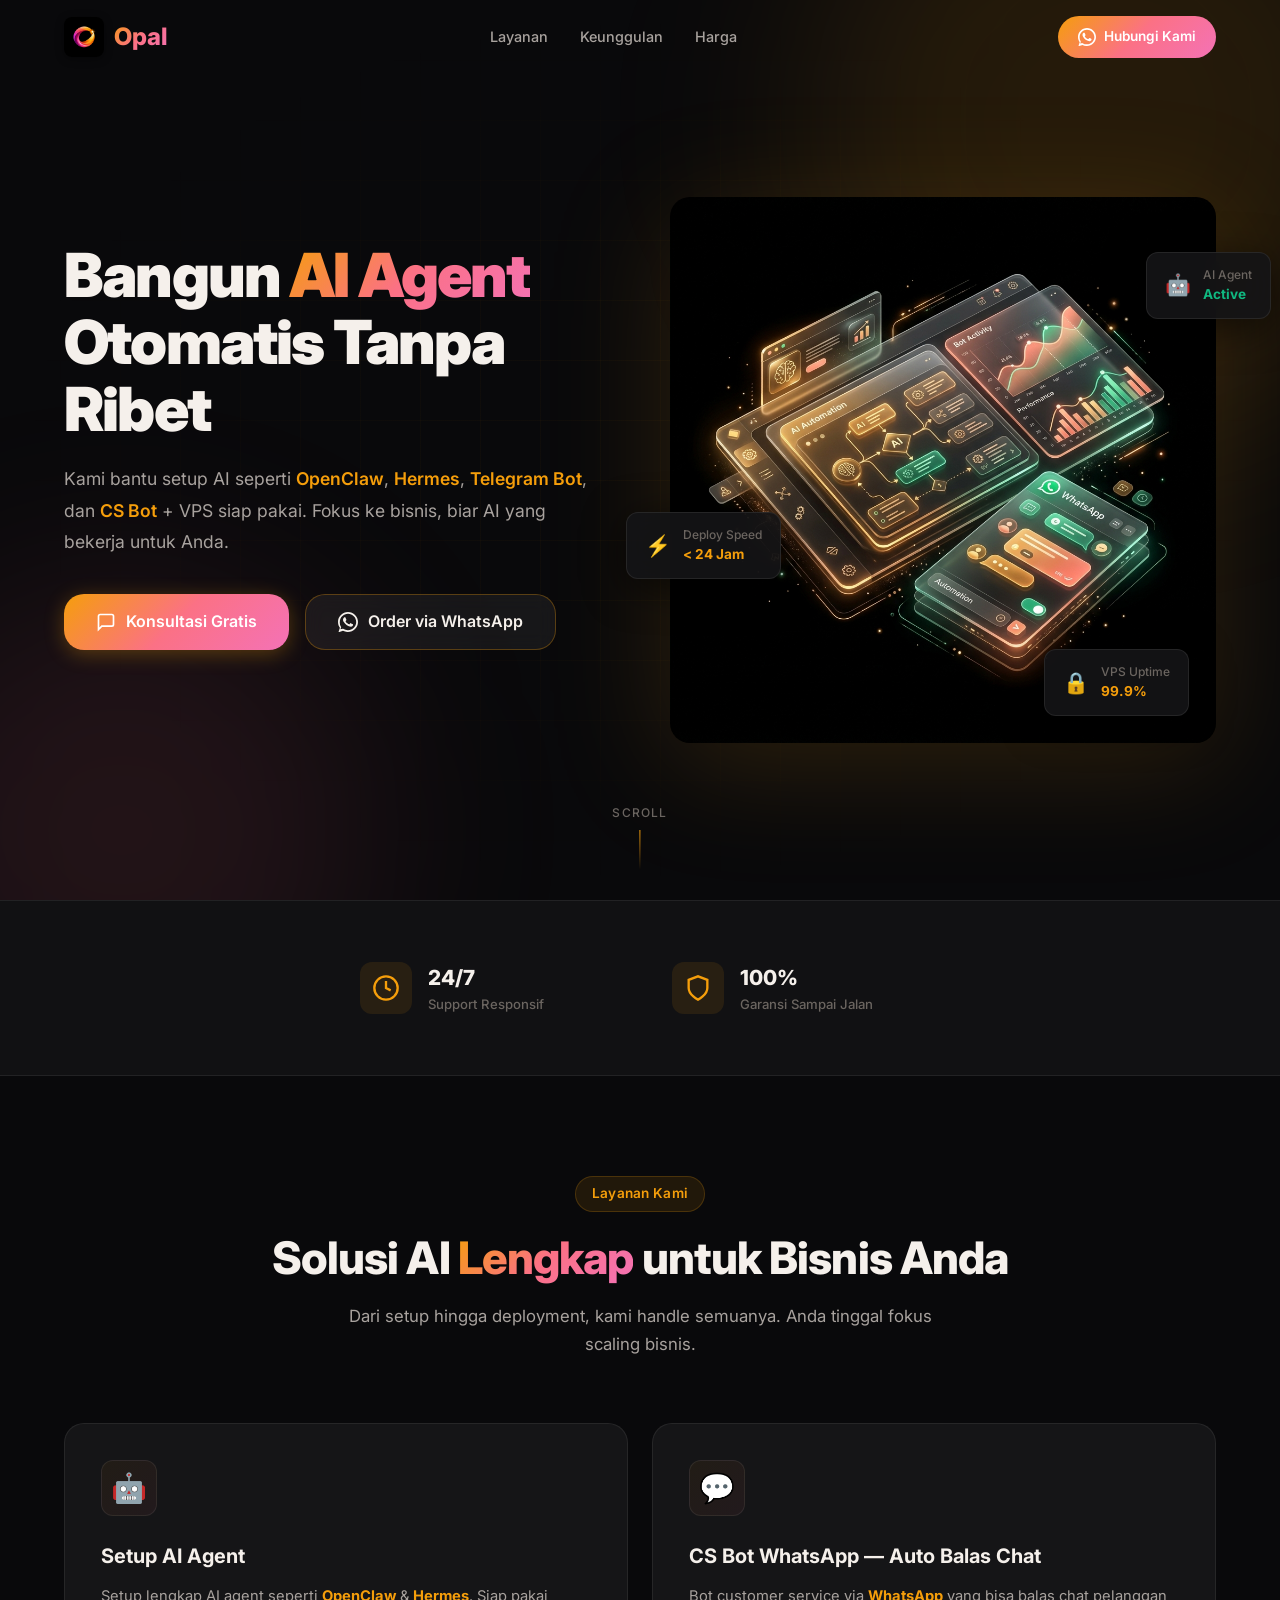
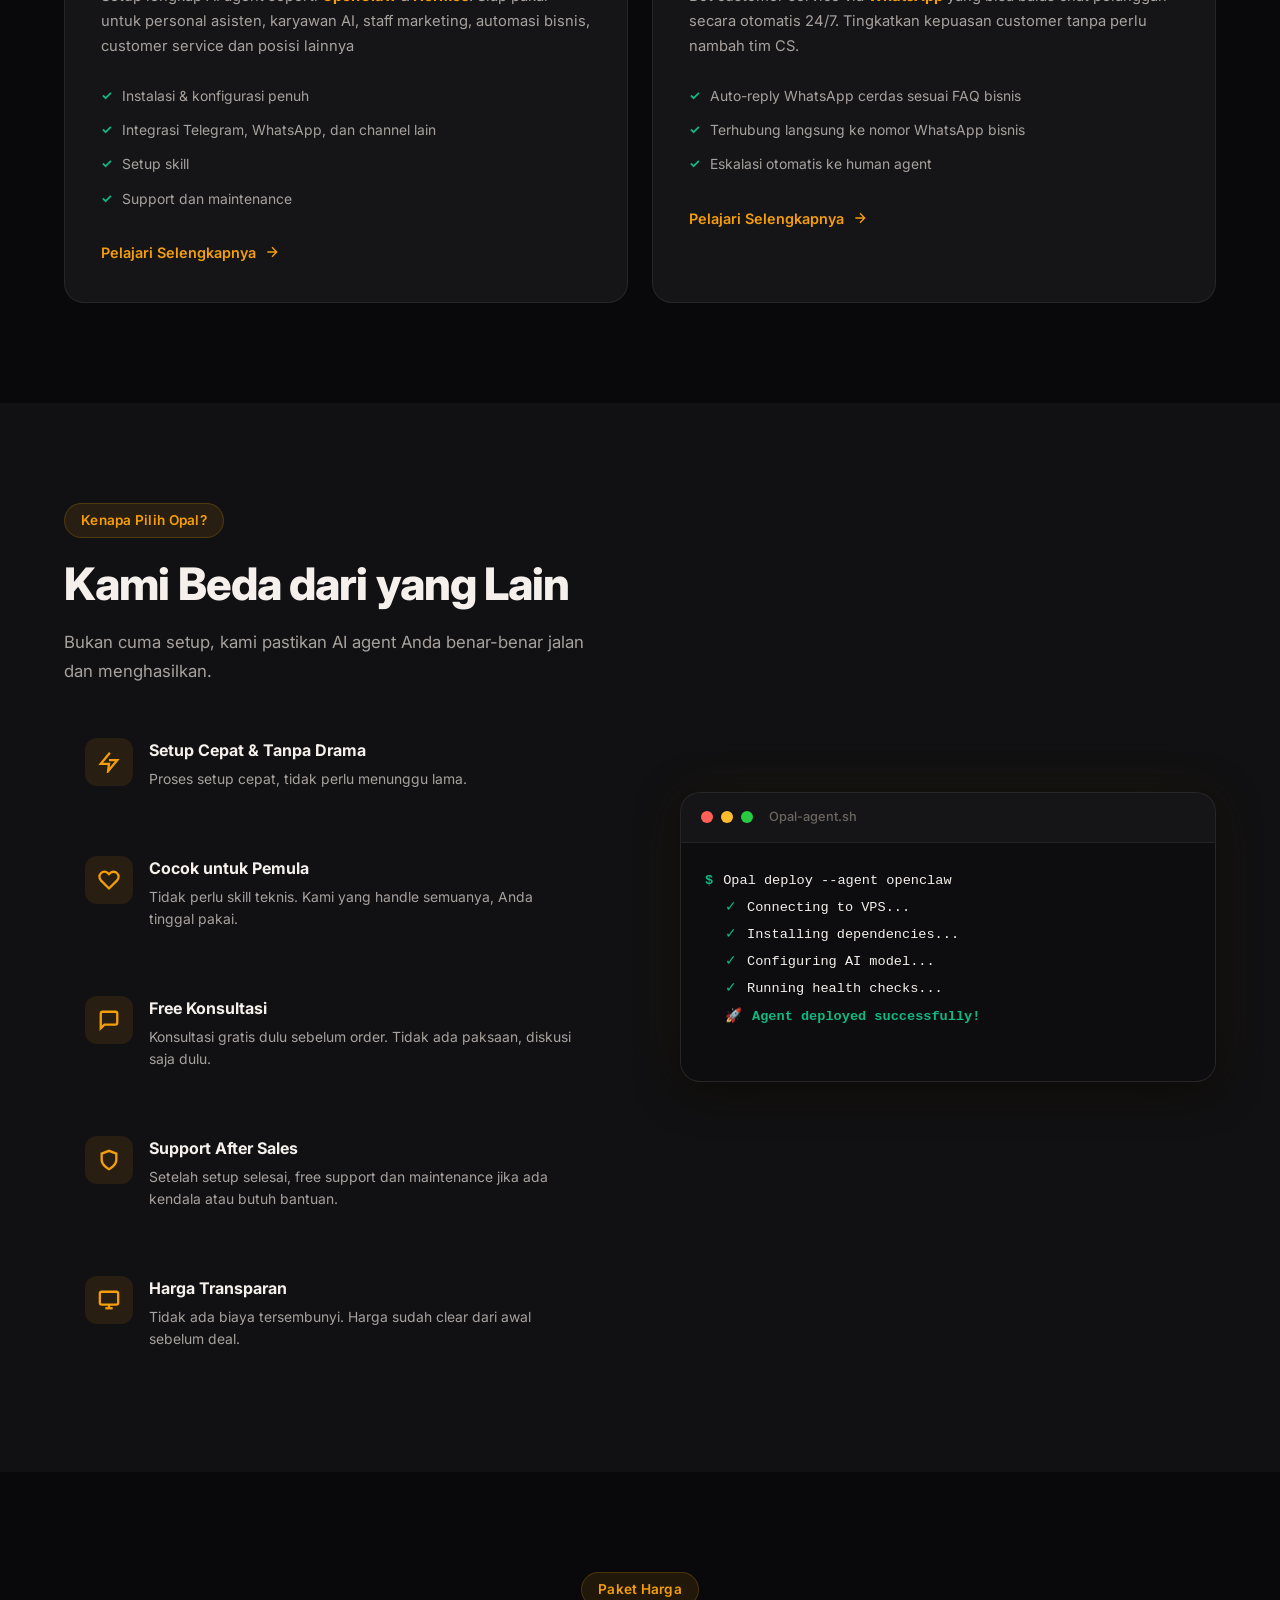
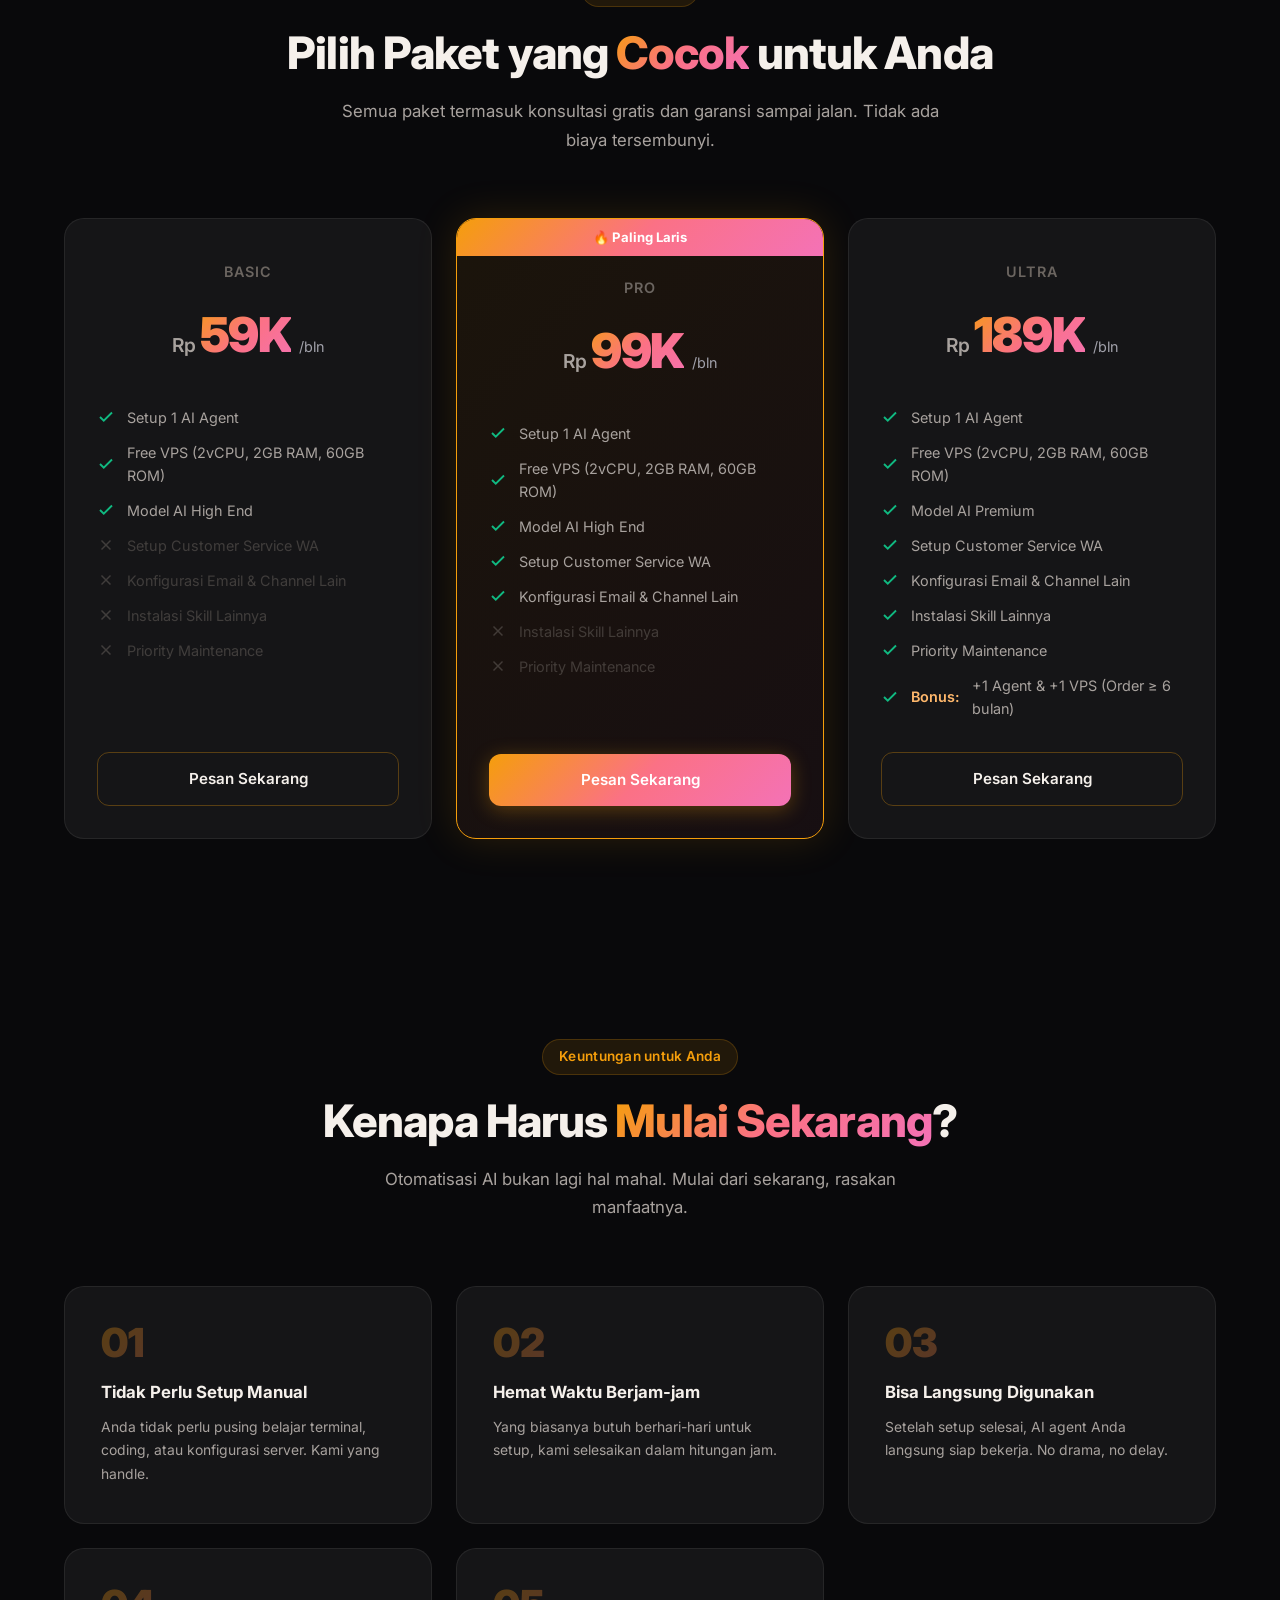
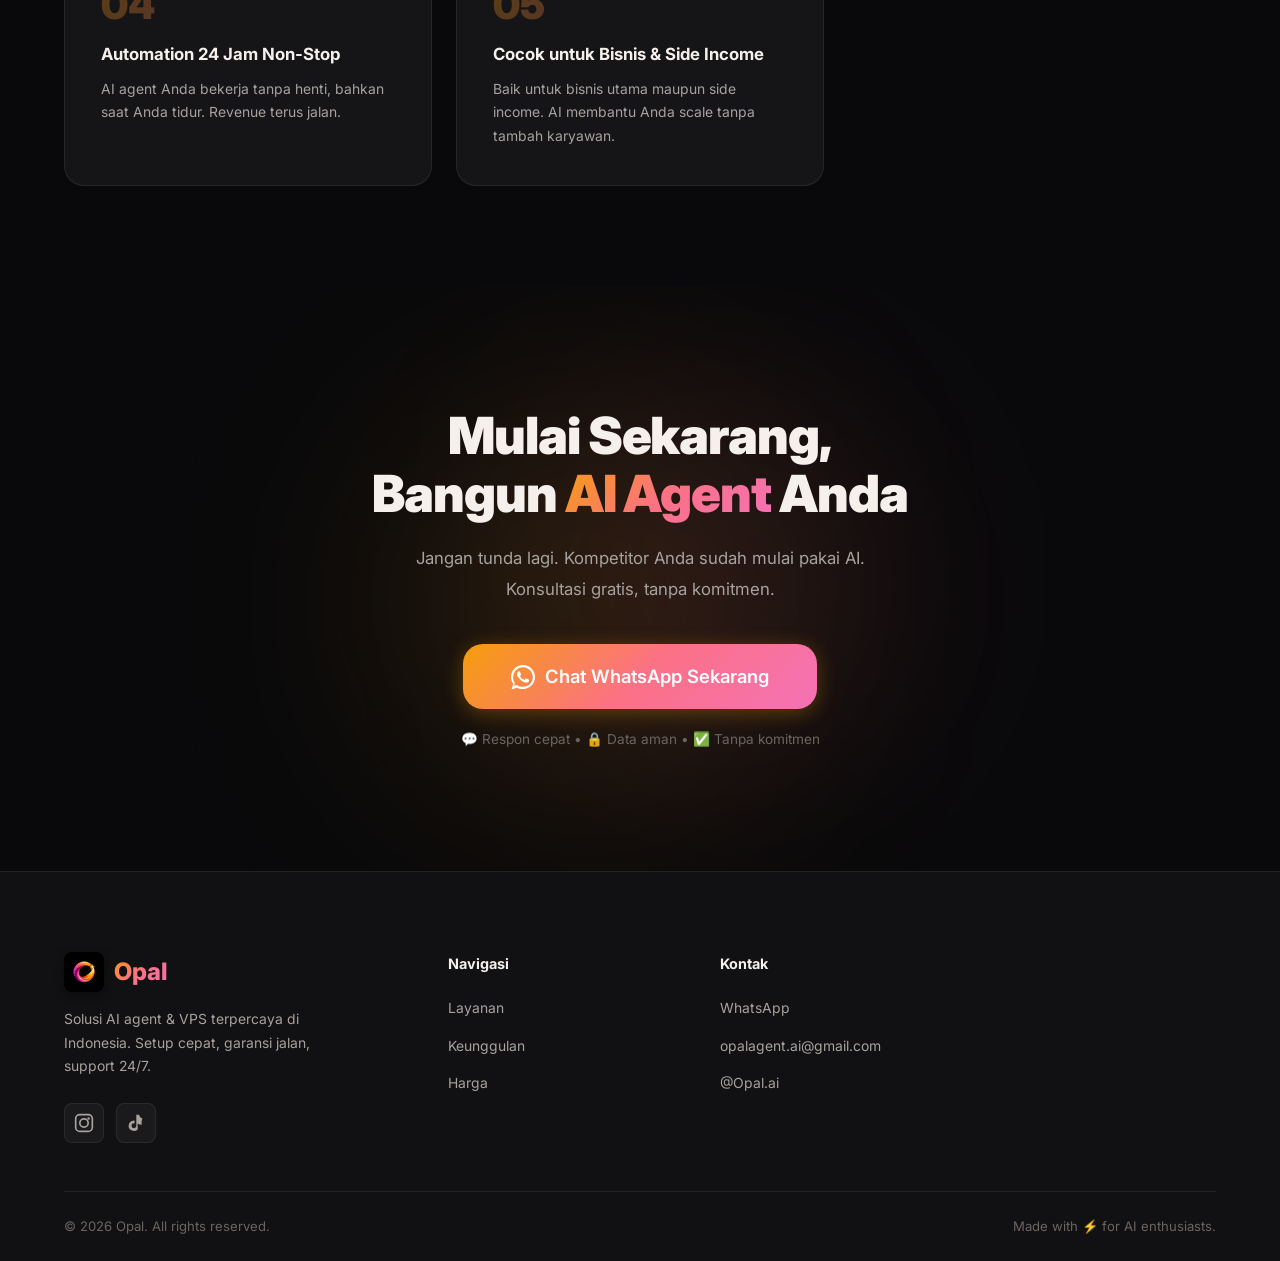
==== commit 5745e295: "update" ====
--- a/index.html
+++ b/index.html
@@ -412,7 +412,7 @@
                                     <line x1="18" y1="6" x2="6" y2="18" />
                                     <line x1="6" y1="6" x2="18" y2="18" />
                                 </svg>
-                                Hosting Web
+                                Priority Maintenance
                             </li>
                         </ul>
                     </div>
@@ -486,7 +486,7 @@
                                     <line x1="18" y1="6" x2="6" y2="18" />
                                     <line x1="6" y1="6" x2="18" y2="18" />
                                 </svg>
-                                Hosting Web
+                                Priority Maintenance
                             </li>
                         </ul>
                     </div>
@@ -557,7 +557,7 @@
                                     stroke-width="2.5">
                                     <polyline points="20,6 9,17 4,12" />
                                 </svg>
-                                Hosting Web
+                                Priority Maintenance
                             </li>
                             <li>
                                 <svg width="18" height="18" viewBox="0 0 24 24" fill="none" stroke="currentColor"
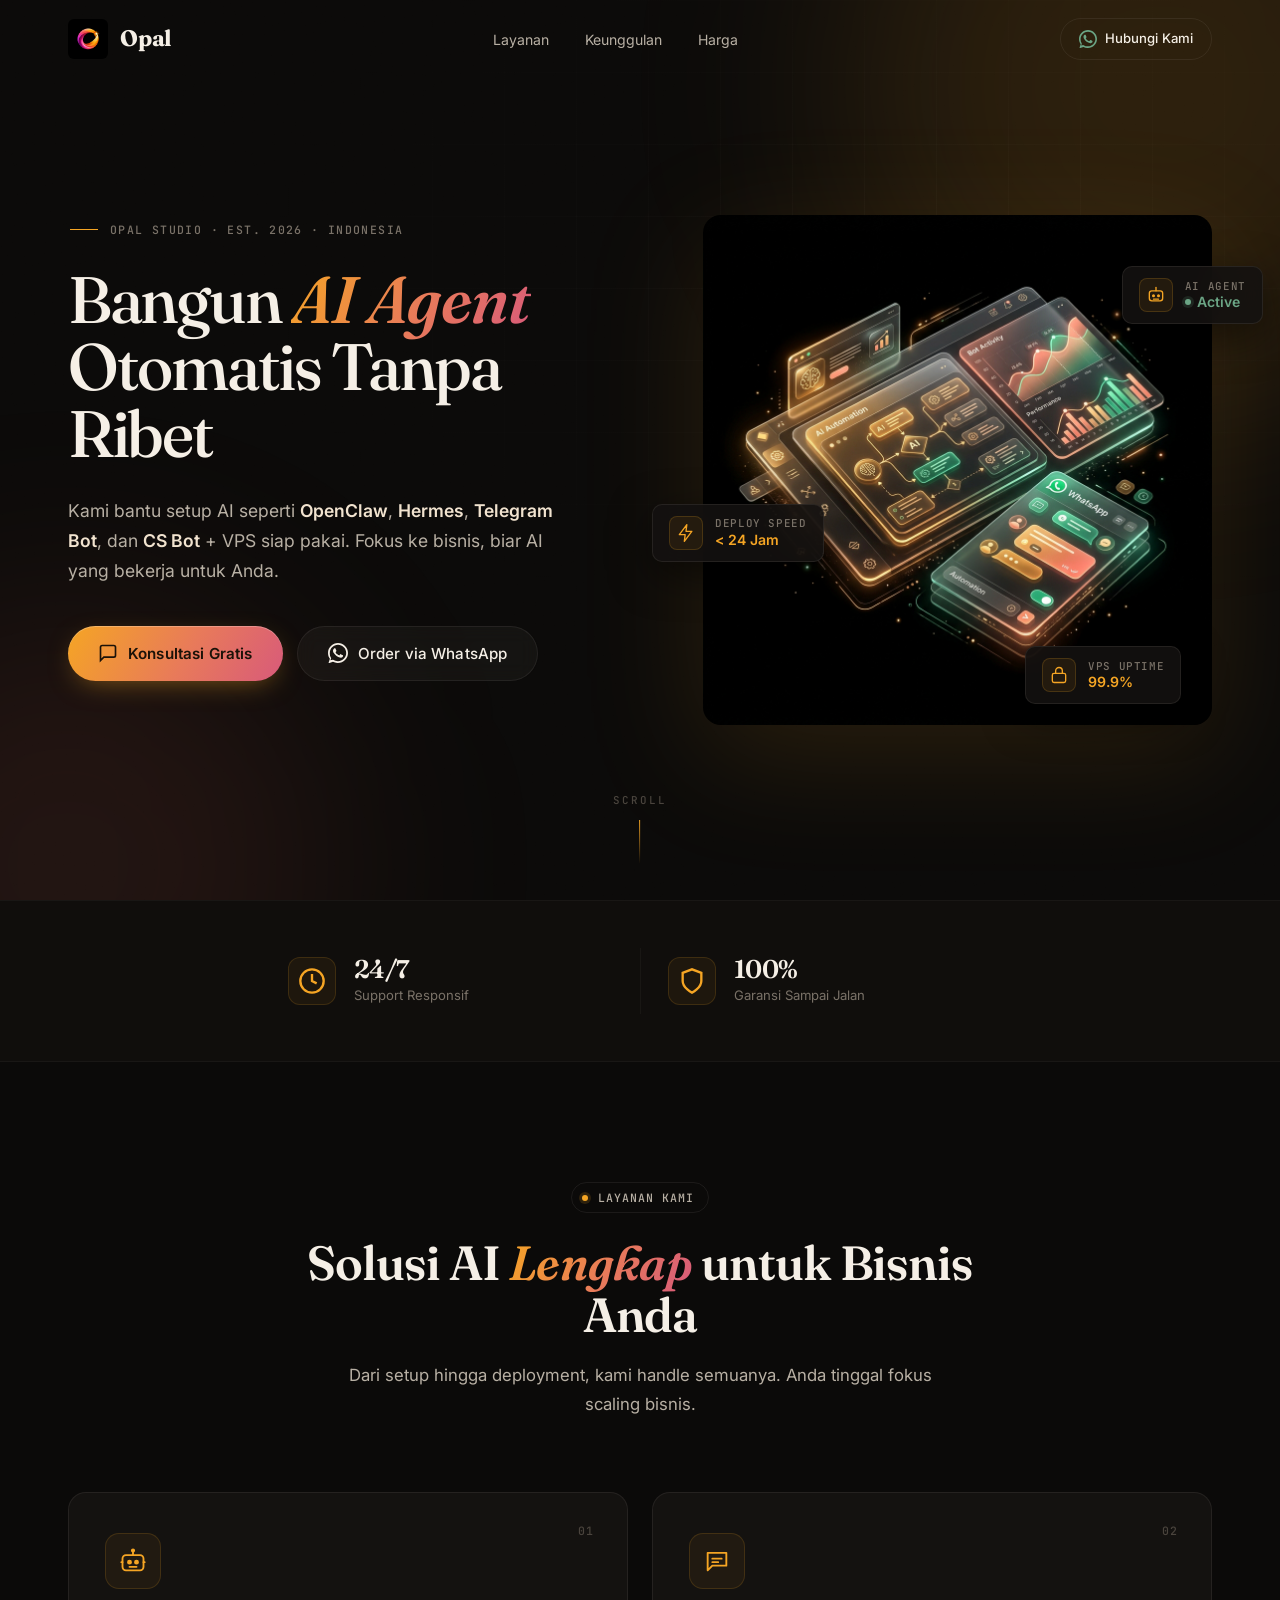
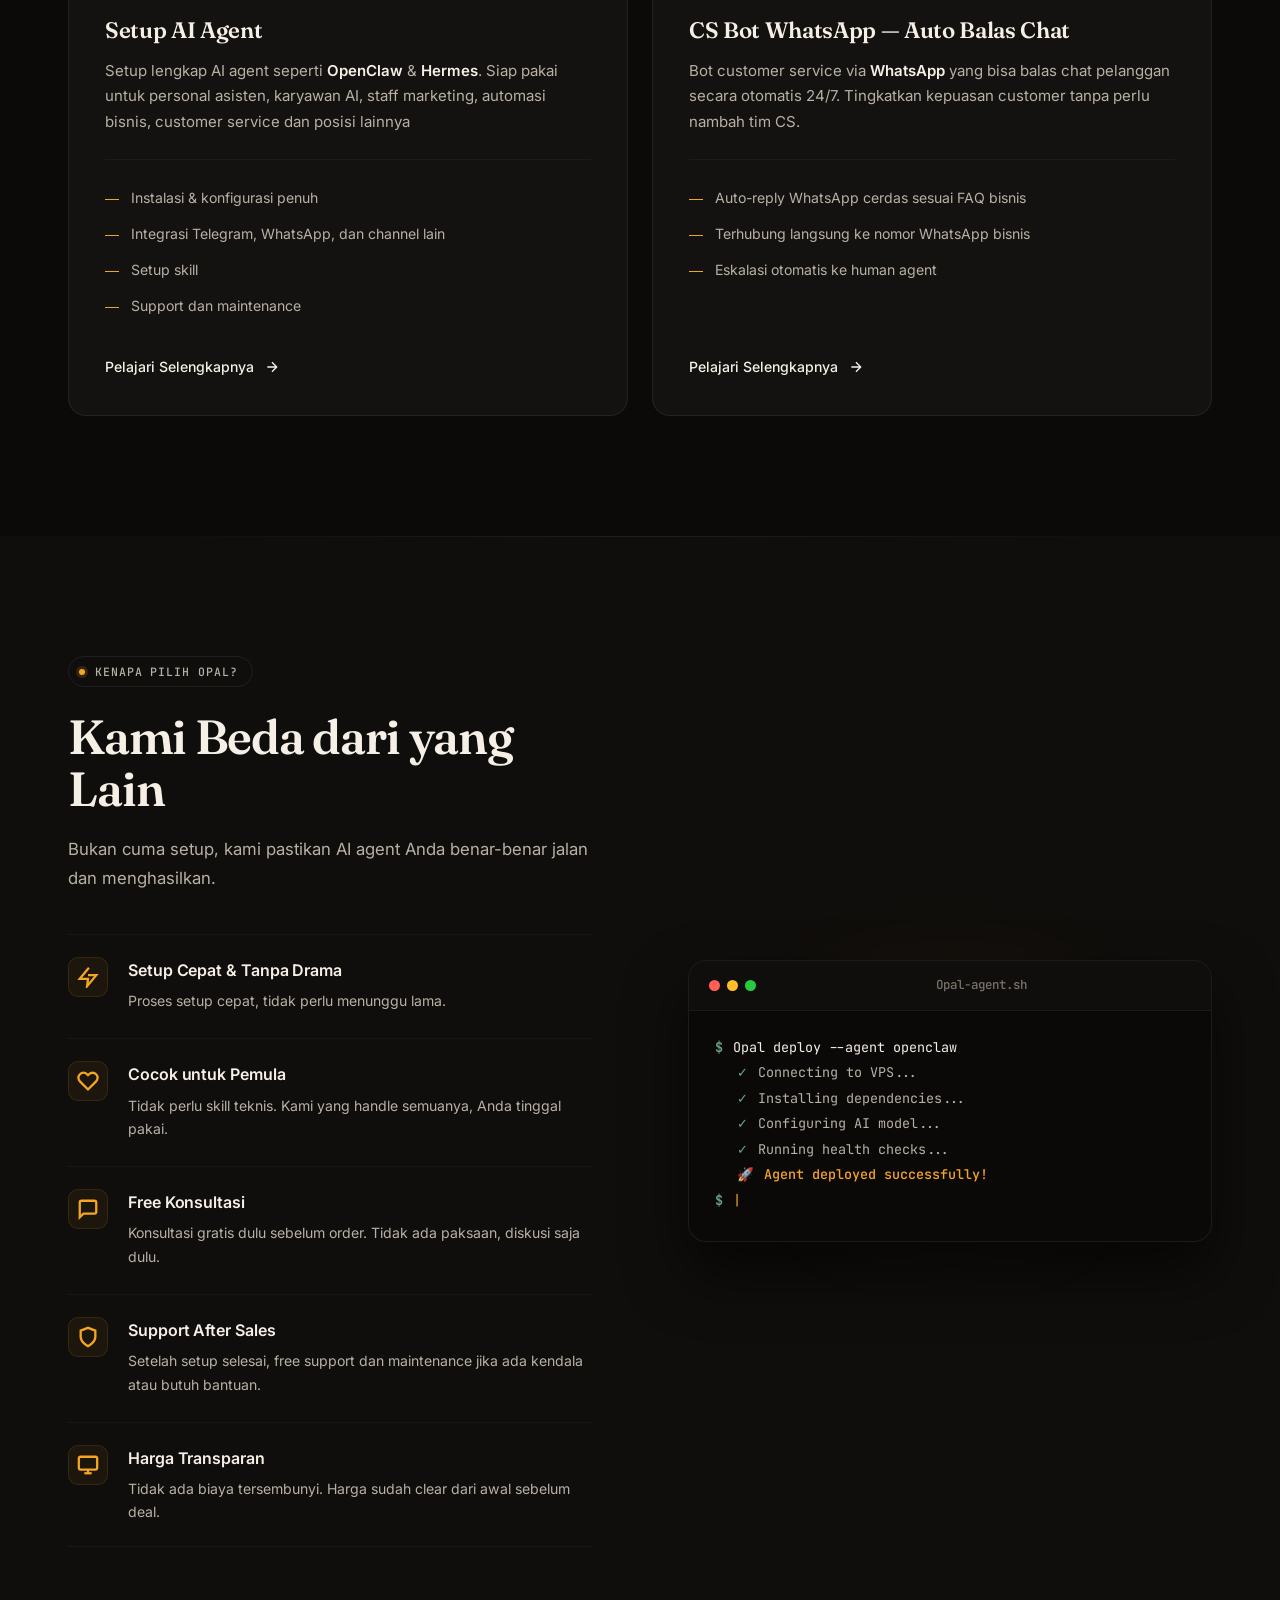
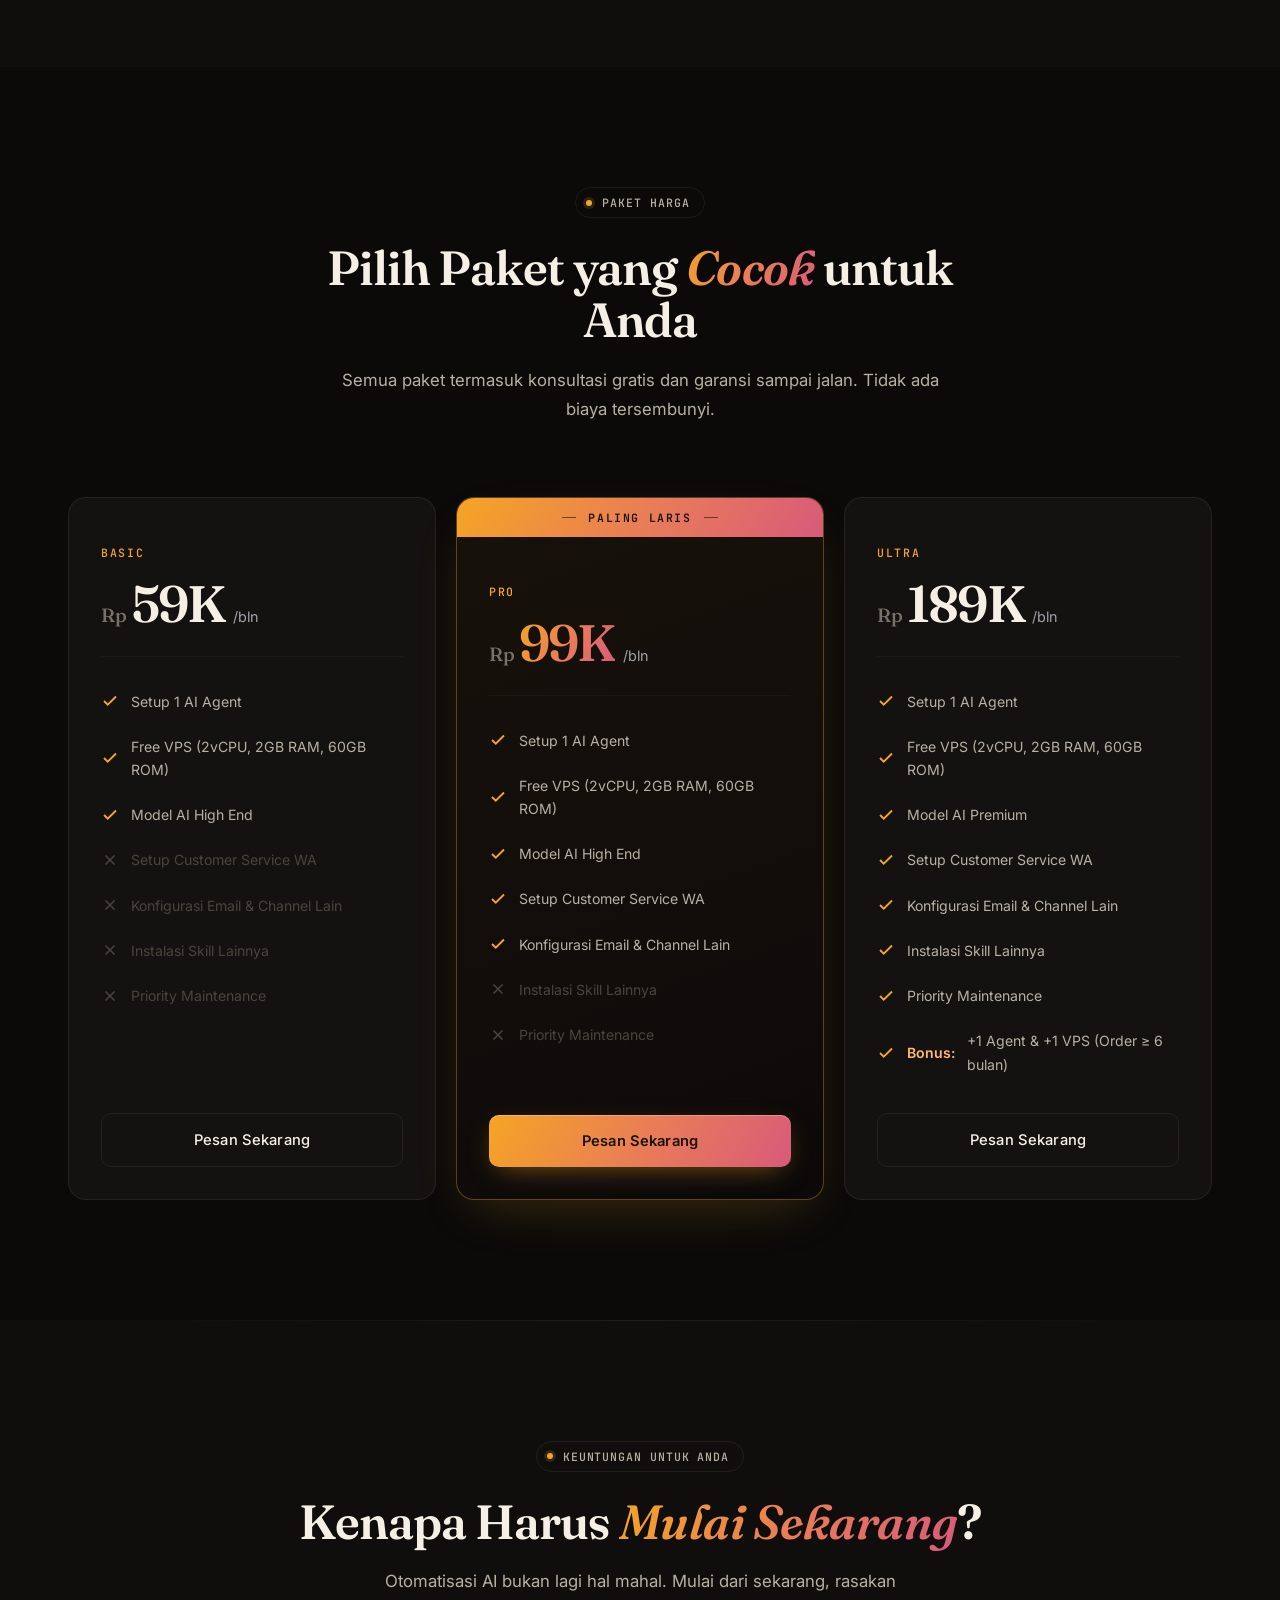
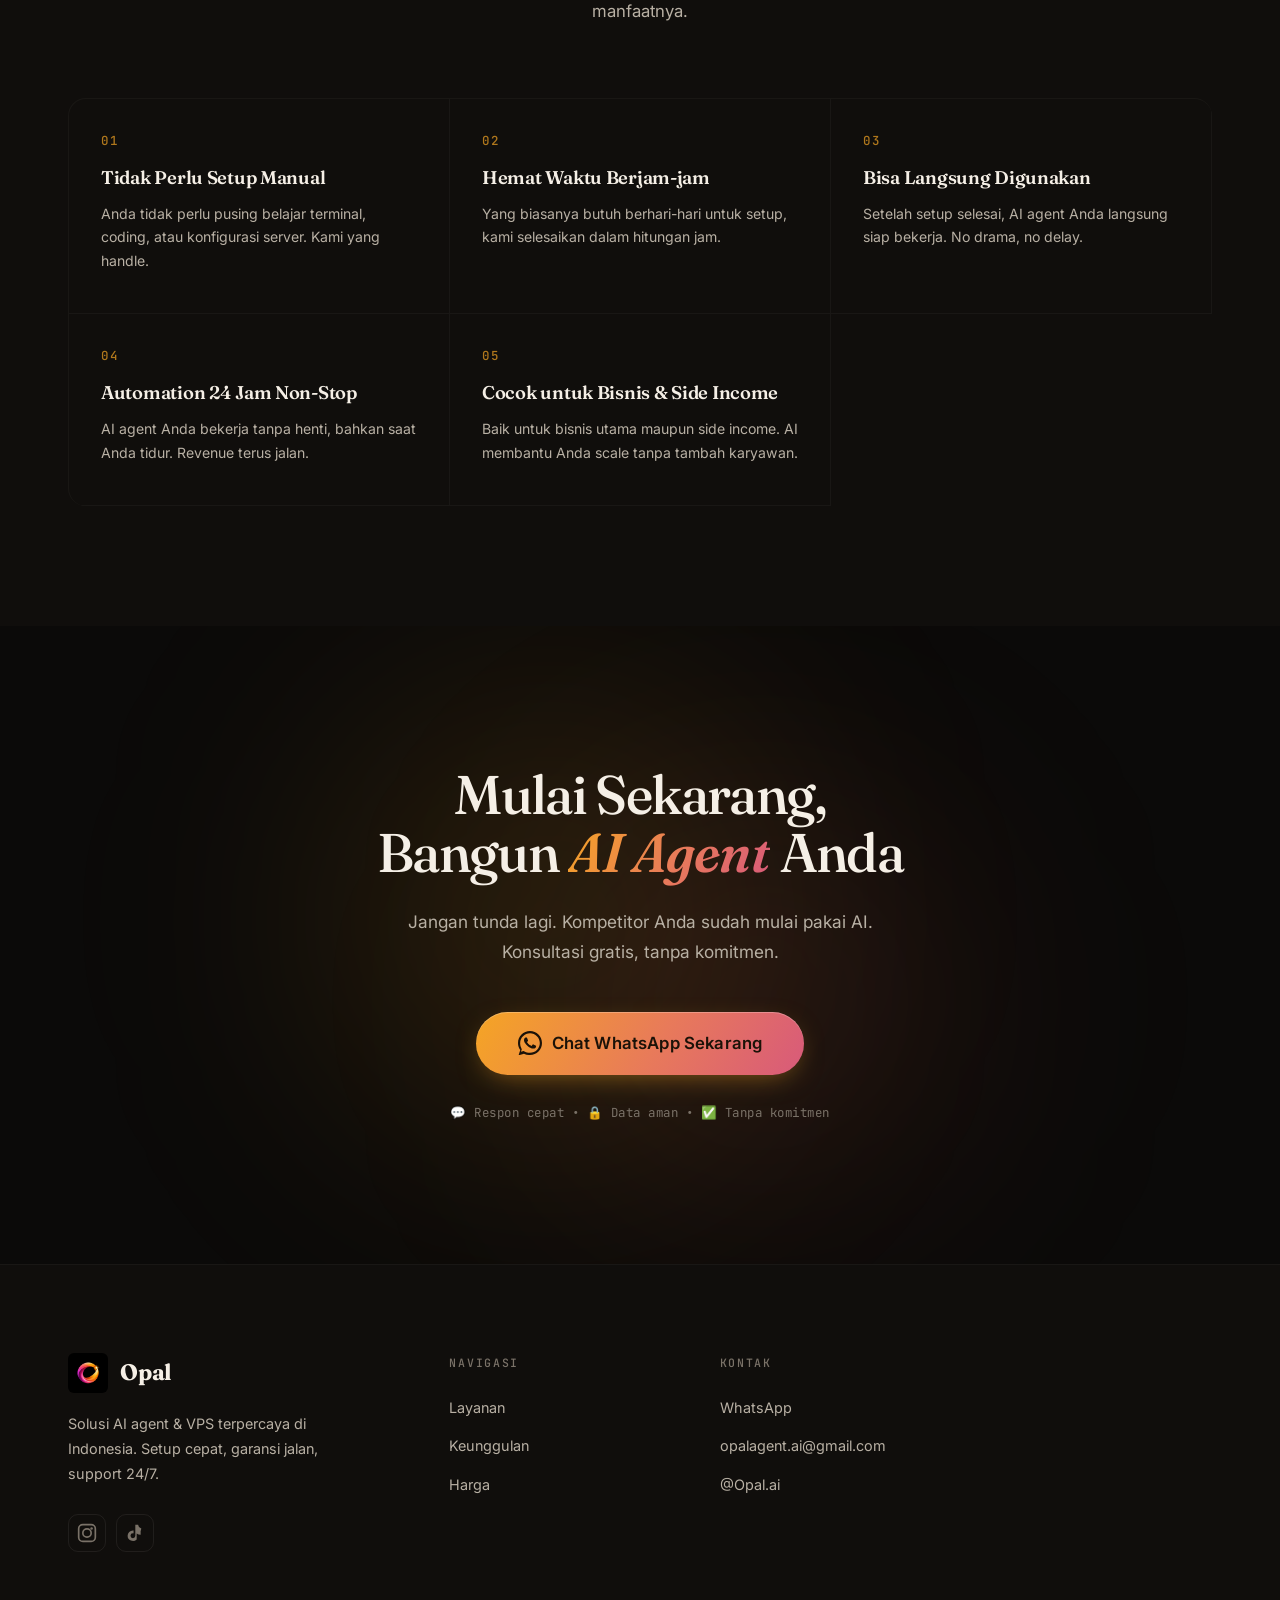
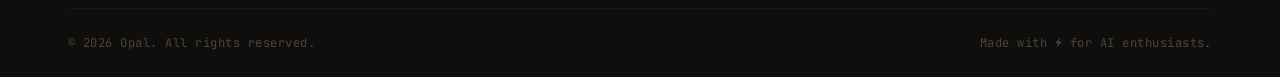
==== commit 2c775e93: "refactor(ui): editorial redesign with serif typography and grain texture - Add Fraunces serif for he" ====
--- a/index.html
+++ b/index.html
@@ -11,7 +11,7 @@
     <title>Opal — Bangun AI Agent Otomatis Tanpa Ribet</title>
     <link rel="preconnect" href="https://fonts.googleapis.com">
     <link rel="preconnect" href="https://fonts.gstatic.com" crossorigin>
-    <link href="https://fonts.googleapis.com/css2?family=Inter:wght@300;400;500;600;700;800;900&display=swap"
+    <link href="https://fonts.googleapis.com/css2?family=Fraunces:ital,opsz,wght@0,9..144,400;0,9..144,600;0,9..144,700;0,9..144,800;1,9..144,400;1,9..144,600;1,9..144,700&family=Inter:wght@300;400;500;600;700;800;900&family=JetBrains+Mono:wght@400;500;600&display=swap"
         rel="stylesheet">
     <link rel="stylesheet" href="index.css">
     <link rel="icon" type="image/png" href="logo.png">
@@ -57,6 +57,10 @@
         </div>
         <div class="container hero-container">
             <div class="hero-content" data-animate="fade-up">
+                <div class="hero-eyebrow" aria-hidden="true">
+                    <span class="eyebrow-mark"></span>
+                    <span class="eyebrow-text">Opal Studio · est. 2026 · Indonesia</span>
+                </div>
                 <h1 class="hero-title">
                     Bangun <span class="gradient-text">AI Agent</span> Otomatis Tanpa Ribet
                 </h1>
@@ -92,21 +96,41 @@
                     <img src="hero-illustration.png" alt="AI Agent Dashboard Opal" class="hero-image" width="600"
                         height="500">
                     <div class="hero-float-card card-1">
-                        <div class="float-icon">🤖</div>
+                        <div class="float-icon">
+                            <svg width="20" height="20" viewBox="0 0 24 24" fill="none" stroke="currentColor"
+                                stroke-width="1.6" stroke-linecap="round" stroke-linejoin="round" aria-hidden="true">
+                                <rect x="4" y="7" width="16" height="12" rx="3" />
+                                <path d="M12 3v4" />
+                                <circle cx="9" cy="13" r="1" fill="currentColor" />
+                                <circle cx="15" cy="13" r="1" fill="currentColor" />
+                                <path d="M9 17h6" />
+                            </svg>
+                        </div>
                         <div class="float-info">
                             <span class="float-label">AI Agent</span>
                             <span class="float-status online">Active</span>
                         </div>
                     </div>
                     <div class="hero-float-card card-2">
-                        <div class="float-icon">⚡</div>
+                        <div class="float-icon">
+                            <svg width="20" height="20" viewBox="0 0 24 24" fill="none" stroke="currentColor"
+                                stroke-width="1.6" stroke-linecap="round" stroke-linejoin="round" aria-hidden="true">
+                                <path d="M13 2 4 14h7l-1 8 9-12h-7l1-8z" />
+                            </svg>
+                        </div>
                         <div class="float-info">
                             <span class="float-label">Deploy Speed</span>
                             <span class="float-value">&lt; 24 Jam</span>
                         </div>
                     </div>
                     <div class="hero-float-card card-3">
-                        <div class="float-icon">🔒</div>
+                        <div class="float-icon">
+                            <svg width="20" height="20" viewBox="0 0 24 24" fill="none" stroke="currentColor"
+                                stroke-width="1.6" stroke-linecap="round" stroke-linejoin="round" aria-hidden="true">
+                                <rect x="4" y="10" width="16" height="11" rx="2" />
+                                <path d="M8 10V7a4 4 0 0 1 8 0v3" />
+                            </svg>
+                        </div>
                         <div class="float-info">
                             <span class="float-label">VPS Uptime</span>
                             <span class="float-value">99.9%</span>
@@ -115,7 +139,7 @@
                 </div>
             </div>
         </div>
-        <div class="hero-scroll-indicator">
+        <div class="hero-scroll-indicator" aria-hidden="true">
             <span>Scroll</span>
             <div class="scroll-line"></div>
         </div>
@@ -167,8 +191,20 @@
             </div>
             <div class="services-grid">
                 <div class="service-card" data-animate="fade-up" data-delay="100">
+                    <span class="service-index">01</span>
                     <div class="service-icon-wrapper">
-                        <div class="service-icon">🤖</div>
+                        <div class="service-icon">
+                            <svg width="28" height="28" viewBox="0 0 24 24" fill="none" stroke="currentColor"
+                                stroke-width="1.6" stroke-linecap="round" stroke-linejoin="round" aria-hidden="true">
+                                <rect x="3" y="7" width="18" height="13" rx="3" />
+                                <path d="M12 3v4" />
+                                <circle cx="12" cy="3" r="1" fill="currentColor" />
+                                <circle cx="9" cy="13" r="1.3" fill="currentColor" />
+                                <circle cx="15" cy="13" r="1.3" fill="currentColor" />
+                                <path d="M9 17h6" />
+                                <path d="M2 13h1M21 13h1" />
+                            </svg>
+                        </div>
                         <div class="service-icon-bg"></div>
                     </div>
                     <h3 class="service-title">Setup AI Agent</h3>
@@ -196,8 +232,15 @@
 
 
                 <div class="service-card" data-animate="fade-up" data-delay="500">
+                    <span class="service-index">02</span>
                     <div class="service-icon-wrapper">
-                        <div class="service-icon">💬</div>
+                        <div class="service-icon">
+                            <svg width="28" height="28" viewBox="0 0 24 24" fill="none" stroke="currentColor"
+                                stroke-width="1.6" stroke-linecap="round" stroke-linejoin="round" aria-hidden="true">
+                                <path d="M4 5h16v11H8l-4 4V5z" />
+                                <path d="M8 10h8M8 13h5" />
+                            </svg>
+                        </div>
                         <div class="service-icon-bg"></div>
                     </div>
                     <h3 class="service-title">CS Bot WhatsApp — Auto Balas Chat</h3>
@@ -426,7 +469,7 @@
 
                 <!-- Pro -->
                 <div class="pricing-card popular" data-animate="fade-up" data-delay="150">
-                    <div class="popular-badge">🔥 Paling Laris</div>
+                    <div class="popular-badge"><span class="popular-badge-dash"></span>Paling Laris<span class="popular-badge-dash"></span></div>
                     <div class="pricing-header">
                         <span class="pricing-tier">Pro</span>
                         <div class="pricing-price">
--- a/index.css
+++ b/index.css
@@ -1,6 +1,6 @@
 /* ========================================
    OPAL — AI Agent & VPS Landing Page
-   Design System & Styles
+   Editorial premium · obsidian & amber
    ======================================== */
 
 /* === RESET & BASE === */
@@ -13,50 +13,64 @@
 }
 
 :root {
-    /* Colors — Obsidian & Amber Theme */
-    --bg-primary: #09090b;
-    --bg-secondary: #111113;
-    --bg-tertiary: #1a1a1e;
-    --bg-card: #151517;
-    --bg-card-hover: #1e1e22;
-
-    --text-primary: #f5f0eb;
-    --text-secondary: #a8a29e;
-    --text-muted: #6b6560;
-
-    --accent-blue: #f59e0b;
-    --accent-purple: #fb7185;
-    --accent-cyan: #10b981;
-
-    --gradient-primary: linear-gradient(135deg, #f59e0b 0%, #fb7185 50%, #f472b6 100%);
-    --gradient-accent: linear-gradient(135deg, #10b981 0%, #f59e0b 100%);
-    --gradient-card: linear-gradient(135deg, rgba(245, 158, 11, 0.06) 0%, rgba(251, 113, 133, 0.06) 100%);
-    --gradient-glow: radial-gradient(circle, rgba(245, 158, 11, 0.15) 0%, transparent 70%);
-
-    --border-color: rgba(255, 255, 255, 0.07);
-    --border-active: rgba(245, 158, 11, 0.3);
+    /* Colors — warm obsidian & amber */
+    --bg-primary: #0b0a09;
+    --bg-secondary: #100e0c;
+    --bg-tertiary: #161310;
+    --bg-card: #141210;
+    --bg-card-hover: #1b1815;
+
+    --text-primary: #f5efe6;
+    --text-secondary: #b8b0a4;
+    --text-muted: #7a7268;
+    --text-faint: #4a443d;
+
+    --accent-amber: #f5a524;
+    --accent-amber-soft: #e8a84a;
+    --accent-coral: #f06f5a;
+    --accent-cream: #f1e3cf;
+    --accent-sage: #6ba585;
+
+    /* legacy aliases (kept for compatibility with existing class names) */
+    --accent-blue: var(--accent-amber);
+    --accent-purple: var(--accent-coral);
+    --accent-cyan: var(--accent-sage);
+
+    --gradient-primary: linear-gradient(120deg, #f5a524 0%, #e87a5a 55%, #d85a7a 100%);
+    --gradient-warm: linear-gradient(135deg, #f7c36b 0%, #e87a5a 100%);
+    --gradient-card: linear-gradient(135deg, rgba(245, 165, 36, 0.05) 0%, rgba(240, 111, 90, 0.04) 100%);
+    --gradient-glow: radial-gradient(circle, rgba(245, 165, 36, 0.18) 0%, transparent 70%);
+
+    --border-color: rgba(245, 239, 230, 0.07);
+    --border-hairline: rgba(245, 239, 230, 0.04);
+    --border-active: rgba(245, 165, 36, 0.3);
 
     --shadow-sm: 0 2px 8px rgba(0, 0, 0, 0.4);
     --shadow-md: 0 4px 20px rgba(0, 0, 0, 0.5);
-    --shadow-lg: 0 8px 40px rgba(0, 0, 0, 0.6);
-    --shadow-glow: 0 0 40px rgba(245, 158, 11, 0.15);
+    --shadow-lg: 0 20px 50px rgba(0, 0, 0, 0.55);
+    --shadow-glow: 0 0 50px rgba(245, 165, 36, 0.12);
 
     /* Spacing */
     --container-max: 1200px;
-    --section-padding: 100px 0;
-    --section-padding-sm: 60px 0;
+    --section-padding: 120px 0;
+    --section-padding-sm: 80px 0;
 
     /* Radius */
-    --radius-sm: 8px;
-    --radius-md: 12px;
-    --radius-lg: 20px;
-    --radius-xl: 28px;
-    --radius-full: 100px;
+    --radius-sm: 6px;
+    --radius-md: 10px;
+    --radius-lg: 18px;
+    --radius-xl: 24px;
+    --radius-full: 999px;
 
     /* Transition */
     --transition-fast: 0.2s cubic-bezier(0.4, 0, 0.2, 1);
-    --transition-base: 0.3s cubic-bezier(0.4, 0, 0.2, 1);
-    --transition-slow: 0.5s cubic-bezier(0.4, 0, 0.2, 1);
+    --transition-base: 0.35s cubic-bezier(0.22, 1, 0.36, 1);
+    --transition-slow: 0.6s cubic-bezier(0.22, 1, 0.36, 1);
+
+    /* Type */
+    --font-sans: 'Inter', -apple-system, BlinkMacSystemFont, 'Segoe UI', sans-serif;
+    --font-serif: 'Fraunces', 'Times New Roman', Georgia, serif;
+    --font-mono: 'JetBrains Mono', 'Fira Code', ui-monospace, Menlo, monospace;
 }
 
 html {
@@ -67,11 +81,24 @@
 }
 
 body {
-    font-family: 'Inter', -apple-system, BlinkMacSystemFont, sans-serif;
+    font-family: var(--font-sans);
     background: var(--bg-primary);
     color: var(--text-primary);
-    line-height: 1.6;
+    line-height: 1.65;
     overflow-x: hidden;
+    position: relative;
+}
+
+/* subtle grain overlay — the detail that kills the "AI template" vibe */
+body::before {
+    content: '';
+    position: fixed;
+    inset: 0;
+    pointer-events: none;
+    z-index: 2;
+    opacity: 0.035;
+    mix-blend-mode: overlay;
+    background-image: url("data:image/svg+xml;utf8,<svg xmlns='http://www.w3.org/2000/svg' width='240' height='240'><filter id='n'><feTurbulence type='fractalNoise' baseFrequency='0.9' numOctaves='2' stitchTiles='stitch'/><feColorMatrix values='0 0 0 0 1  0 0 0 0 1  0 0 0 0 1  0 0 0 0.6 0'/></filter><rect width='100%' height='100%' filter='url(%23n)'/></svg>");
 }
 
 a {
@@ -90,10 +117,17 @@
     list-style: none;
 }
 
+::selection {
+    background: var(--accent-amber);
+    color: #1b1208;
+}
+
 .container {
     max-width: var(--container-max);
     margin: 0 auto;
-    padding: 0 24px;
+    padding: 0 28px;
+    position: relative;
+    z-index: 1;
 }
 
 /* === GRADIENT TEXT === */
@@ -102,35 +136,56 @@
     -webkit-background-clip: text;
     background-clip: text;
     -webkit-text-fill-color: transparent;
+    font-family: var(--font-serif);
+    font-style: italic;
+    font-weight: 600;
+    letter-spacing: -0.01em;
 }
 
 /* === SECTION HEADER === */
 .section-header {
     text-align: center;
-    margin-bottom: 64px;
+    margin-bottom: 72px;
+    max-width: 720px;
+    margin-left: auto;
+    margin-right: auto;
 }
 
 .section-badge {
     display: inline-flex;
     align-items: center;
-    gap: 8px;
-    padding: 6px 16px;
+    gap: 10px;
+    padding: 5px 14px 5px 10px;
     border-radius: var(--radius-full);
-    background: rgba(245, 158, 11, 0.1);
-    border: 1px solid rgba(245, 158, 11, 0.2);
-    color: var(--accent-blue);
-    font-size: 0.85rem;
+    background: transparent;
+    border: 1px solid var(--border-color);
+    color: var(--text-secondary);
+    font-family: var(--font-mono);
+    font-size: 0.72rem;
+    font-weight: 500;
+    letter-spacing: 0.08em;
+    text-transform: uppercase;
+    margin-bottom: 24px;
+}
+
+.section-badge::before {
+    content: '';
+    width: 6px;
+    height: 6px;
+    border-radius: 50%;
+    background: var(--accent-amber);
+    box-shadow: 0 0 0 3px rgba(245, 165, 36, 0.15);
+}
+
+.section-title {
+    font-family: var(--font-serif);
+    font-optical-sizing: auto;
+    font-size: clamp(2rem, 4vw, 3rem);
     font-weight: 600;
-    letter-spacing: 0.02em;
+    line-height: 1.08;
     margin-bottom: 20px;
-}
-
-.section-title {
-    font-size: clamp(1.8rem, 4vw, 2.8rem);
-    font-weight: 800;
-    line-height: 1.2;
-    margin-bottom: 16px;
-    letter-spacing: -0.02em;
+    letter-spacing: -0.022em;
+    color: var(--text-primary);
 }
 
 .section-subtitle {
@@ -138,7 +193,8 @@
     color: var(--text-secondary);
     max-width: 600px;
     margin: 0 auto;
-    line-height: 1.7;
+    line-height: 1.75;
+    font-weight: 400;
 }
 
 /* === BUTTONS === */
@@ -148,81 +204,84 @@
     justify-content: center;
     gap: 10px;
     font-family: inherit;
-    font-weight: 600;
+    font-weight: 500;
     border: none;
     cursor: pointer;
     transition: var(--transition-base);
-    border-radius: var(--radius-md);
+    border-radius: var(--radius-full);
     text-decoration: none;
     position: relative;
     overflow: hidden;
-}
-
-.btn::before {
+    letter-spacing: 0.01em;
+}
+
+.btn::after {
     content: '';
     position: absolute;
     inset: 0;
-    background: linear-gradient(135deg, rgba(255, 255, 255, 0.1), transparent);
+    background: radial-gradient(circle at var(--mx, 50%) var(--my, 50%),
+            rgba(255, 255, 255, 0.18), transparent 60%);
     opacity: 0;
-    transition: var(--transition-fast);
-}
-
-.btn:hover::before {
+    transition: opacity var(--transition-base);
+    pointer-events: none;
+}
+
+.btn:hover::after {
     opacity: 1;
 }
 
 .btn-primary {
     background: var(--gradient-primary);
-    color: #fff;
-    box-shadow: 0 4px 20px rgba(245, 158, 11, 0.3);
+    color: #1b1208;
+    font-weight: 600;
+    box-shadow: 0 8px 28px -10px rgba(245, 165, 36, 0.55), inset 0 1px 0 rgba(255, 255, 255, 0.25);
 }
 
 .btn-primary:hover {
-    transform: translateY(-2px);
-    box-shadow: 0 6px 30px rgba(245, 158, 11, 0.5);
+    transform: translateY(-1px);
+    box-shadow: 0 14px 38px -10px rgba(245, 165, 36, 0.7), inset 0 1px 0 rgba(255, 255, 255, 0.35);
 }
 
 .btn-secondary {
-    background: rgba(255, 255, 255, 0.06);
+    background: rgba(245, 239, 230, 0.04);
     color: var(--text-primary);
-    border: 1px solid var(--border-active);
+    border: 1px solid var(--border-color);
     backdrop-filter: blur(10px);
 }
 
 .btn-secondary:hover {
-    background: rgba(255, 255, 255, 0.1);
-    transform: translateY(-2px);
-    box-shadow: 0 4px 20px rgba(245, 158, 11, 0.15);
+    background: rgba(245, 239, 230, 0.07);
+    border-color: rgba(245, 239, 230, 0.14);
+    transform: translateY(-1px);
 }
 
 .btn-outline {
     background: transparent;
     color: var(--text-primary);
-    border: 1px solid var(--border-active);
+    border: 1px solid var(--border-color);
 }
 
 .btn-outline:hover {
-    background: rgba(245, 158, 11, 0.1);
-    border-color: var(--accent-blue);
-    transform: translateY(-2px);
+    border-color: var(--accent-amber);
+    color: var(--accent-amber);
+    transform: translateY(-1px);
 }
 
 .btn-lg {
-    padding: 14px 32px;
-    font-size: 1rem;
-    border-radius: var(--radius-lg);
+    padding: 14px 30px;
+    font-size: 0.95rem;
 }
 
 .btn-xl {
-    padding: 18px 48px;
-    font-size: 1.15rem;
-    border-radius: var(--radius-lg);
+    padding: 18px 42px;
+    font-size: 1.05rem;
 }
 
 .btn-full {
     width: 100%;
     padding: 14px 24px;
-    font-size: 0.95rem;
+    font-size: 0.92rem;
+    border-radius: var(--radius-md);
 }
 
 /* === NAVBAR === */
@@ -232,16 +291,17 @@
     left: 0;
     right: 0;
     z-index: 1000;
-    padding: 16px 0;
+    padding: 18px 0;
     transition: var(--transition-base);
     background: transparent;
 }
 
 .navbar.scrolled {
-    background: rgba(9, 9, 11, 0.85);
-    backdrop-filter: blur(20px);
-    border-bottom: 1px solid var(--border-color);
-    padding: 10px 0;
+    background: rgba(11, 10, 9, 0.78);
+    backdrop-filter: blur(18px) saturate(140%);
+    -webkit-backdrop-filter: blur(18px) saturate(140%);
+    border-bottom: 1px solid var(--border-hairline);
+    padding: 12px 0;
 }
 
 .nav-container {
@@ -253,47 +313,47 @@
 .nav-logo {
     display: flex;
     align-items: center;
-    gap: 10px;
-    font-size: 1.5rem;
-    font-weight: 800;
+    gap: 12px;
+    font-family: var(--font-serif);
+    font-size: 1.4rem;
+    font-weight: 700;
+    letter-spacing: -0.01em;
 }
 
 .logo-image {
     display: block;
     border-radius: var(--radius-sm);
-    box-shadow: var(--shadow-sm);
 }
 
 .logo-text {
-    background: var(--gradient-primary);
-    -webkit-background-clip: text;
-    background-clip: text;
-    -webkit-text-fill-color: transparent;
+    color: var(--text-primary);
+    background: none;
+    -webkit-text-fill-color: currentColor;
 }
 
 .nav-links {
     display: flex;
     align-items: center;
-    gap: 32px;
+    gap: 36px;
 }
 
 .nav-links a {
-    font-size: 0.9rem;
-    font-weight: 500;
+    font-size: 0.88rem;
+    font-weight: 400;
     color: var(--text-secondary);
     position: relative;
+    padding: 4px 0;
 }
 
 .nav-links a::after {
     content: '';
     position: absolute;
-    bottom: -4px;
+    bottom: 0;
     left: 0;
     width: 0;
-    height: 2px;
-    background: var(--gradient-primary);
-    border-radius: 2px;
-    transition: var(--transition-base);
+    height: 1px;
+    background: var(--accent-amber);
+    transition: width var(--transition-base);
 }
 
 .nav-links a:hover {
@@ -308,18 +368,23 @@
     display: inline-flex;
     align-items: center;
     gap: 8px;
-    padding: 10px 20px;
-    background: var(--gradient-primary);
+    padding: 9px 18px;
+    background: transparent;
+    border: 1px solid var(--border-color);
     border-radius: var(--radius-full);
-    font-size: 0.85rem;
-    font-weight: 600;
-    color: #fff;
+    font-size: 0.82rem;
+    font-weight: 500;
+    color: var(--text-primary);
     transition: var(--transition-base);
 }
 
+.nav-cta svg {
+    color: var(--accent-sage);
+}
+
 .nav-cta:hover {
-    transform: translateY(-1px);
-    box-shadow: 0 4px 20px rgba(245, 158, 11, 0.4);
+    border-color: var(--accent-amber);
+    background: rgba(245, 165, 36, 0.06);
 }
 
 .nav-toggle {
@@ -335,7 +400,7 @@
 .nav-toggle span {
     display: block;
     width: 24px;
-    height: 2px;
+    height: 1.5px;
     background: var(--text-primary);
     border-radius: 2px;
     transition: var(--transition-base);
@@ -359,7 +424,7 @@
     min-height: 100vh;
     display: flex;
     align-items: center;
-    padding: 120px 0 80px;
+    padding: 140px 0 100px;
     overflow: hidden;
 }
 
@@ -372,147 +437,105 @@
 .hero-glow {
     position: absolute;
     border-radius: 50%;
-    filter: blur(100px);
+    filter: blur(110px);
+    will-change: transform;
 }
 
 .hero-glow-1 {
-    top: -20%;
-    right: -10%;
-    width: 600px;
-    height: 600px;
-    background: rgba(245, 158, 11, 0.12);
+    top: -25%;
+    right: -15%;
+    width: 620px;
+    height: 620px;
+    background: rgba(245, 165, 36, 0.14);
 }
 
 .hero-glow-2 {
-    bottom: -20%;
-    left: -10%;
-    width: 500px;
-    height: 500px;
-    background: rgba(251, 113, 133, 0.1);
+    bottom: -25%;
+    left: -15%;
+    width: 520px;
+    height: 520px;
+    background: rgba(240, 111, 90, 0.1);
 }
 
 .hero-grid-overlay {
     position: absolute;
     inset: 0;
     background-image:
-        linear-gradient(rgba(245, 158, 11, 0.03) 1px, transparent 1px),
-        linear-gradient(90deg, rgba(245, 158, 11, 0.03) 1px, transparent 1px);
-    background-size: 60px 60px;
-    mask-image: radial-gradient(ellipse at center, black 20%, transparent 70%);
-    -webkit-mask-image: radial-gradient(ellipse at center, black 20%, transparent 70%);
+        linear-gradient(rgba(245, 239, 230, 0.025) 1px, transparent 1px),
+        linear-gradient(90deg, rgba(245, 239, 230, 0.025) 1px, transparent 1px);
+    background-size: 72px 72px;
+    mask-image: radial-gradient(ellipse 70% 60% at 70% 30%, black 10%, transparent 75%);
+    -webkit-mask-image: radial-gradient(ellipse 70% 60% at 70% 30%, black 10%, transparent 75%);
 }
 
 .hero-container {
     display: grid;
-    grid-template-columns: 1fr 1fr;
-    gap: 60px;
+    grid-template-columns: minmax(0, 1.05fr) minmax(0, 0.95fr);
+    gap: 72px;
     align-items: center;
     position: relative;
     z-index: 2;
 }
 
-.hero-badge {
+/* Hero eyebrow — editorial mark */
+.hero-eyebrow {
     display: inline-flex;
     align-items: center;
-    gap: 10px;
-    padding: 8px 18px;
-    border-radius: var(--radius-full);
-    background: rgba(6, 214, 160, 0.08);
-    border: 1px solid rgba(6, 214, 160, 0.2);
-    color: var(--accent-cyan);
-    font-size: 0.85rem;
+    gap: 12px;
+    margin-bottom: 28px;
+    padding-left: 2px;
+}
+
+.eyebrow-mark {
+    width: 28px;
+    height: 1px;
+    background: var(--accent-amber);
+    flex-shrink: 0;
+}
+
+.eyebrow-text {
+    font-family: var(--font-mono);
+    font-size: 0.72rem;
     font-weight: 500;
-    margin-bottom: 24px;
-}
-
-.badge-dot {
-    width: 8px;
-    height: 8px;
-    background: var(--accent-cyan);
-    border-radius: 50%;
-    animation: pulse-dot 2s infinite;
-}
-
-@keyframes pulse-dot {
-
-    0%,
-    100% {
-        opacity: 1;
-        transform: scale(1);
-    }
-
-    50% {
-        opacity: 0.6;
-        transform: scale(1.5);
-    }
+    color: var(--text-muted);
+    letter-spacing: 0.12em;
+    text-transform: uppercase;
 }
 
 .hero-title {
-    font-size: clamp(2.2rem, 5vw, 3.8rem);
-    font-weight: 900;
-    line-height: 1.1;
-    letter-spacing: -0.03em;
-    margin-bottom: 20px;
+    font-family: var(--font-serif);
+    font-optical-sizing: auto;
+    font-size: clamp(2.4rem, 5.2vw, 4.1rem);
+    font-weight: 500;
+    line-height: 1.02;
+    letter-spacing: -0.035em;
+    margin-bottom: 28px;
+    color: var(--text-primary);
+}
+
+.hero-title .gradient-text {
+    font-weight: 600;
 }
 
 .hero-subtitle {
     font-size: 1.1rem;
     color: var(--text-secondary);
-    line-height: 1.8;
-    margin-bottom: 36px;
-    max-width: 540px;
+    line-height: 1.7;
+    margin-bottom: 40px;
+    max-width: 520px;
+    font-weight: 400;
 }
 
 .hero-subtitle strong {
-    color: var(--accent-blue);
+    color: var(--accent-cream);
     font-weight: 600;
 }
 
 .hero-cta-group {
     display: flex;
     flex-wrap: wrap;
-    gap: 16px;
+    gap: 14px;
     margin-bottom: 48px;
-}
-
-/* Hero Stats */
-.hero-stats {
-    display: flex;
-    align-items: center;
-    gap: 32px;
-}
-
-.stat-item {
-    display: flex;
-    flex-direction: column;
-}
-
-.stat-number {
-    font-size: 1.8rem;
-    font-weight: 800;
-    background: var(--gradient-primary);
-    -webkit-background-clip: text;
-    background-clip: text;
-    -webkit-text-fill-color: transparent;
-    display: inline;
-}
-
-.stat-suffix {
-    font-size: 1.3rem;
-    font-weight: 700;
-    color: var(--accent-blue);
-}
-
-.stat-label {
-    font-size: 0.82rem;
-    color: var(--text-muted);
-    font-weight: 500;
-}
-
-.stat-divider {
-    width: 1px;
-    height: 40px;
-    background: var(--border-color);
 }
 
 /* Hero Visual */
@@ -526,7 +549,7 @@
 
 .hero-image {
     border-radius: var(--radius-lg);
-    filter: drop-shadow(0 20px 60px rgba(245, 158, 11, 0.15));
+    filter: drop-shadow(0 30px 60px rgba(245, 165, 36, 0.12));
 }
 
 .hero-float-card {
@@ -534,13 +557,14 @@
     display: flex;
     align-items: center;
     gap: 12px;
-    padding: 12px 18px;
-    background: rgba(21, 21, 23, 0.9);
+    padding: 11px 16px;
+    background: rgba(20, 18, 16, 0.88);
     backdrop-filter: blur(20px);
-    border: 1px solid rgba(255, 255, 255, 0.08);
+    -webkit-backdrop-filter: blur(20px);
+    border: 1px solid rgba(245, 239, 230, 0.08);
     border-radius: var(--radius-md);
-    box-shadow: var(--shadow-lg);
-    animation: float 6s ease-in-out infinite;
+    box-shadow: 0 12px 40px rgba(0, 0, 0, 0.5);
+    animation: float 7s ease-in-out infinite;
 }
 
 .hero-float-card.card-1 {
@@ -550,15 +574,15 @@
 }
 
 .hero-float-card.card-2 {
-    bottom: 30%;
-    left: -8%;
-    animation-delay: 2s;
+    bottom: 32%;
+    left: -10%;
+    animation-delay: 2.3s;
 }
 
 .hero-float-card.card-3 {
-    bottom: 5%;
-    right: 5%;
-    animation-delay: 4s;
+    bottom: 4%;
+    right: 6%;
+    animation-delay: 4.6s;
 }
 
 @keyframes float {
@@ -569,62 +593,102 @@
     }
 
     50% {
-        transform: translateY(-10px);
+        transform: translateY(-8px);
     }
 }
 
 .float-icon {
-    font-size: 1.3rem;
+    width: 34px;
+    height: 34px;
+    display: flex;
+    align-items: center;
+    justify-content: center;
+    background: rgba(245, 165, 36, 0.08);
+    border: 1px solid rgba(245, 165, 36, 0.18);
+    border-radius: 8px;
+    color: var(--accent-amber);
+    flex-shrink: 0;
 }
 
 .float-info {
     display: flex;
     flex-direction: column;
+    line-height: 1.25;
 }
 
 .float-label {
-    font-size: 0.75rem;
+    font-family: var(--font-mono);
+    font-size: 0.68rem;
     color: var(--text-muted);
     font-weight: 500;
+    letter-spacing: 0.06em;
+    text-transform: uppercase;
 }
 
 .float-status,
 .float-value {
-    font-size: 0.85rem;
-    font-weight: 700;
+    font-size: 0.88rem;
+    font-weight: 600;
+    color: var(--text-primary);
 }
 
 .float-status.online {
-    color: var(--accent-cyan);
+    color: var(--accent-sage);
+    display: inline-flex;
+    align-items: center;
+    gap: 6px;
+}
+
+.float-status.online::before {
+    content: '';
+    width: 6px;
+    height: 6px;
+    border-radius: 50%;
+    background: var(--accent-sage);
+    box-shadow: 0 0 0 3px rgba(107, 165, 133, 0.15);
+    animation: pulse-dot 2s infinite;
+}
+
+@keyframes pulse-dot {
+
+    0%,
+    100% {
+        opacity: 1;
+    }
+
+    50% {
+        opacity: 0.5;
+    }
 }
 
 .float-value {
-    color: var(--accent-blue);
+    color: var(--accent-amber);
 }
 
 /* Scroll Indicator */
 .hero-scroll-indicator {
     position: absolute;
-    bottom: 30px;
+    bottom: 36px;
     left: 50%;
     transform: translateX(-50%);
     display: flex;
     flex-direction: column;
     align-items: center;
-    gap: 8px;
-    color: var(--text-muted);
-    font-size: 0.75rem;
+    gap: 10px;
+    color: var(--text-faint);
+    font-family: var(--font-mono);
+    font-size: 0.68rem;
     font-weight: 500;
-    letter-spacing: 0.1em;
+    letter-spacing: 0.18em;
     text-transform: uppercase;
     z-index: 2;
 }
 
 .scroll-line {
     width: 1px;
-    height: 40px;
-    background: linear-gradient(to bottom, var(--accent-blue), transparent);
-    animation: scroll-pulse 2s ease-in-out infinite;
+    height: 44px;
+    background: linear-gradient(to bottom, var(--accent-amber), transparent);
+    animation: scroll-pulse 2.4s ease-in-out infinite;
 }
 
 @keyframes scroll-pulse {
@@ -632,77 +696,91 @@
     0%,
     100% {
         opacity: 1;
-        height: 40px;
+        transform: scaleY(1);
+        transform-origin: top;
     }
 
     50% {
-        opacity: 0.4;
-        height: 20px;
+        opacity: 0.35;
+        transform: scaleY(0.5);
+        transform-origin: top;
     }
 }
 
 /* === TRUST SECTION === */
 .trust-section {
-    padding: 40px 0;
-    border-top: 1px solid var(--border-color);
-    border-bottom: 1px solid var(--border-color);
+    padding: 36px 0;
+    border-top: 1px solid var(--border-hairline);
+    border-bottom: 1px solid var(--border-hairline);
     background: var(--bg-secondary);
 }
 
 .trust-grid {
     display: grid;
     grid-template-columns: repeat(2, 1fr);
-    gap: 24px;
-    max-width: 600px;
+    gap: 0;
+    max-width: 760px;
     margin: 0 auto;
+    position: relative;
+}
+
+.trust-grid::before {
+    content: '';
+    position: absolute;
+    left: 50%;
+    top: 12%;
+    bottom: 12%;
+    width: 1px;
+    background: var(--border-hairline);
 }
 
 .trust-item {
     display: flex;
     align-items: center;
-    gap: 16px;
-    padding: 20px;
-    border-radius: var(--radius-md);
+    gap: 18px;
+    padding: 18px 28px;
     transition: var(--transition-base);
 }
 
-.trust-item:hover {
-    background: rgba(245, 158, 11, 0.05);
-}
-
 .trust-icon {
     display: flex;
     align-items: center;
     justify-content: center;
-    width: 52px;
-    height: 52px;
-    border-radius: var(--radius-md);
-    background: rgba(245, 158, 11, 0.1);
-    color: var(--accent-blue);
+    width: 48px;
+    height: 48px;
+    border-radius: 12px;
+    background: rgba(245, 165, 36, 0.06);
+    border: 1px solid rgba(245, 165, 36, 0.15);
+    color: var(--accent-amber);
     flex-shrink: 0;
 }
 
 .trust-content {
     display: flex;
     flex-direction: column;
+    gap: 2px;
 }
 
 .trust-number {
-    font-size: 1.3rem;
-    font-weight: 800;
+    font-family: var(--font-serif);
+    font-size: 1.6rem;
+    font-weight: 600;
     color: var(--text-primary);
+    letter-spacing: -0.02em;
+    line-height: 1.1;
 }
 
 .trust-label {
     font-size: 0.82rem;
     color: var(--text-muted);
-    font-weight: 500;
+    font-weight: 400;
 }
 
 /* === SERVICES SECTION === */
 .services-section {
     padding: var(--section-padding);
     background: var(--bg-primary);
+    position: relative;
 }
 
 .services-grid {
@@ -713,39 +791,51 @@
 
 .service-card {
     position: relative;
-    padding: 36px;
+    padding: 40px 36px 36px;
     background: var(--bg-card);
     border: 1px solid var(--border-color);
     border-radius: var(--radius-lg);
     transition: var(--transition-base);
     overflow: hidden;
+    display: flex;
+    flex-direction: column;
 }
 
 .service-card::before {
     content: '';
     position: absolute;
-    top: 0;
-    left: 0;
-    right: 0;
-    height: 3px;
-    background: var(--gradient-primary);
+    inset: 0;
+    background:
+        radial-gradient(circle at 0% 0%, rgba(245, 165, 36, 0.08), transparent 40%);
     opacity: 0;
-    transition: var(--transition-base);
+    transition: opacity var(--transition-base);
+    pointer-events: none;
 }
 
 .service-card:hover {
-    border-color: var(--border-active);
-    transform: translateY(-4px);
-    box-shadow: var(--shadow-glow);
+    border-color: rgba(245, 165, 36, 0.22);
+    transform: translateY(-3px);
+    background: var(--bg-card-hover);
 }
 
 .service-card:hover::before {
     opacity: 1;
 }
 
+.service-index {
+    position: absolute;
+    top: 28px;
+    right: 32px;
+    font-family: var(--font-mono);
+    font-size: 0.72rem;
+    font-weight: 500;
+    color: var(--text-faint);
+    letter-spacing: 0.15em;
+}
+
 .service-icon-wrapper {
     position: relative;
-    margin-bottom: 24px;
+    margin-bottom: 28px;
 }
 
 .service-icon {
@@ -754,24 +844,30 @@
     display: flex;
     align-items: center;
     justify-content: center;
-    font-size: 1.8rem;
-    background: var(--gradient-card);
-    border-radius: var(--radius-md);
-    border: 1px solid var(--border-color);
+    background: rgba(245, 165, 36, 0.06);
+    border: 1px solid rgba(245, 165, 36, 0.15);
+    border-radius: 14px;
+    color: var(--accent-amber);
     position: relative;
     z-index: 1;
+    transition: var(--transition-base);
+}
+
+.service-card:hover .service-icon {
+    background: rgba(245, 165, 36, 0.1);
+    border-color: rgba(245, 165, 36, 0.28);
 }
 
 .service-icon-bg {
     position: absolute;
-    top: -10px;
-    left: -10px;
-    width: 76px;
-    height: 76px;
+    top: -18px;
+    left: -18px;
+    width: 92px;
+    height: 92px;
     background: var(--gradient-glow);
     border-radius: 50%;
     opacity: 0;
-    transition: var(--transition-base);
+    transition: opacity var(--transition-slow);
 }
 
 .service-card:hover .service-icon-bg {
@@ -779,112 +875,161 @@
 }
 
 .service-title {
-    font-size: 1.25rem;
-    font-weight: 700;
-    margin-bottom: 12px;
+    font-family: var(--font-serif);
+    font-size: 1.4rem;
+    font-weight: 600;
+    margin-bottom: 14px;
+    letter-spacing: -0.015em;
+    line-height: 1.2;
 }
 
 .service-desc {
-    font-size: 0.92rem;
+    font-size: 0.94rem;
     color: var(--text-secondary);
-    line-height: 1.7;
-    margin-bottom: 20px;
+    line-height: 1.72;
+    margin-bottom: 24px;
 }
 
 .service-desc strong {
-    color: var(--accent-blue);
+    color: var(--text-primary);
+    font-weight: 600;
 }
 
 .service-features {
-    margin-bottom: 24px;
+    margin-bottom: 28px;
+    padding-top: 20px;
+    border-top: 1px solid var(--border-hairline);
 }
 
 .service-features li {
     display: flex;
-    align-items: center;
-    gap: 10px;
-    font-size: 0.87rem;
+    align-items: flex-start;
+    gap: 12px;
+    font-size: 0.88rem;
     color: var(--text-secondary);
-    padding: 6px 0;
+    padding: 7px 0;
+    line-height: 1.55;
 }
 
 .service-features li::before {
-    content: '✓';
-    color: var(--accent-cyan);
-    font-weight: 700;
-    font-size: 0.8rem;
+    content: '';
+    display: inline-block;
+    width: 14px;
+    height: 1px;
+    background: var(--accent-amber);
+    margin-top: 12px;
+    flex-shrink: 0;
 }
 
 .service-link {
     display: inline-flex;
     align-items: center;
-    gap: 8px;
-    font-size: 0.9rem;
-    font-weight: 600;
-    color: var(--accent-blue);
+    gap: 10px;
+    font-size: 0.88rem;
+    font-weight: 500;
+    color: var(--text-primary);
+    margin-top: auto;
+    padding-top: 4px;
+    position: relative;
+}
+
+.service-link svg {
+    transition: transform var(--transition-base);
 }
 
 .service-link:hover {
-    gap: 14px;
-    color: var(--accent-purple);
+    color: var(--accent-amber);
+}
+
+.service-link:hover svg {
+    transform: translateX(6px);
 }
 
 /* === ADVANTAGES SECTION === */
 .advantages-section {
     padding: var(--section-padding);
     background: var(--bg-secondary);
+    position: relative;
+}
+
+.advantages-section::before {
+    content: '';
+    position: absolute;
+    top: 0;
+    left: 50%;
+    transform: translateX(-50%);
+    width: 80%;
+    max-width: 1080px;
+    height: 1px;
+    background: linear-gradient(90deg, transparent, var(--border-color), transparent);
 }
 
 .advantages-layout {
     display: grid;
     grid-template-columns: 1fr 1fr;
-    gap: 80px;
-    align-items: center;
+    gap: 96px;
+    align-items: center;
+}
+
+.advantages-content .section-header {
+    text-align: left;
+    margin: 0;
+    max-width: 100%;
+}
+
+.advantages-content .section-subtitle {
+    margin: 0;
 }
 
 .advantages-list {
     display: flex;
     flex-direction: column;
-    gap: 24px;
-    margin-top: 32px;
+    gap: 4px;
+    margin-top: 40px;
 }
 
 .advantage-item {
     display: flex;
-    gap: 16px;
-    padding: 20px;
-    border-radius: var(--radius-md);
-    border: 1px solid transparent;
+    gap: 20px;
+    padding: 22px 0;
+    border-top: 1px solid var(--border-hairline);
     transition: var(--transition-base);
 }
 
+.advantage-item:last-child {
+    border-bottom: 1px solid var(--border-hairline);
+}
+
 .advantage-item:hover {
-    background: rgba(245, 158, 11, 0.04);
-    border-color: var(--border-color);
+    padding-left: 8px;
 }
 
 .advantage-icon {
     display: flex;
     align-items: center;
     justify-content: center;
-    width: 48px;
-    height: 48px;
-    border-radius: var(--radius-md);
-    background: rgba(245, 158, 11, 0.1);
-    color: var(--accent-blue);
+    width: 40px;
+    height: 40px;
+    border-radius: 10px;
+    background: rgba(245, 165, 36, 0.05);
+    border: 1px solid rgba(245, 165, 36, 0.12);
+    color: var(--accent-amber);
     flex-shrink: 0;
 }
 
 .advantage-info h4 {
+    font-family: var(--font-sans);
     font-size: 1rem;
-    font-weight: 700;
-    margin-bottom: 4px;
+    font-weight: 600;
+    margin-bottom: 6px;
+    color: var(--text-primary);
+    letter-spacing: -0.005em;
 }
 
 .advantage-info p {
-    font-size: 0.87rem;
+    font-size: 0.88rem;
     color: var(--text-secondary);
-    line-height: 1.6;
+    line-height: 1.65;
 }
 
 /* Terminal Visual */
@@ -892,12 +1037,22 @@
     position: relative;
 }
 
+.adv-visual-card::before {
+    content: '';
+    position: absolute;
+    inset: -20px;
+    background: radial-gradient(circle at center, rgba(245, 165, 36, 0.08), transparent 65%);
+    filter: blur(30px);
+    pointer-events: none;
+}
+
 .adv-terminal {
-    background: #0d0d0f;
-    border: 1px solid rgba(255, 255, 255, 0.1);
+    position: relative;
+    background: #0a0908;
+    border: 1px solid rgba(245, 239, 230, 0.08);
     border-radius: var(--radius-lg);
     overflow: hidden;
-    box-shadow: var(--shadow-lg), 0 0 60px rgba(245, 158, 11, 0.08);
+    box-shadow: 0 30px 60px rgba(0, 0, 0, 0.6);
 }
 
 .terminal-header {
@@ -905,18 +1060,18 @@
     align-items: center;
     gap: 16px;
     padding: 14px 20px;
-    background: rgba(255, 255, 255, 0.03);
-    border-bottom: 1px solid rgba(255, 255, 255, 0.06);
+    background: rgba(245, 239, 230, 0.02);
+    border-bottom: 1px solid rgba(245, 239, 230, 0.05);
 }
 
 .terminal-dots {
     display: flex;
-    gap: 8px;
+    gap: 7px;
 }
 
 .terminal-dots span {
-    width: 12px;
-    height: 12px;
+    width: 11px;
+    height: 11px;
     border-radius: 50%;
 }
 
@@ -933,16 +1088,19 @@
 }
 
 .terminal-title {
-    font-size: 0.8rem;
+    font-family: var(--font-mono);
+    font-size: 0.78rem;
     color: var(--text-muted);
     font-weight: 500;
+    margin-left: auto;
+    margin-right: auto;
 }
 
 .terminal-body {
-    padding: 24px;
-    font-family: 'JetBrains Mono', 'Fira Code', monospace;
-    font-size: 0.85rem;
-    line-height: 2;
+    padding: 24px 26px 28px;
+    font-family: var(--font-mono);
+    font-size: 0.84rem;
+    line-height: 1.9;
 }
 
 .terminal-line {
@@ -952,8 +1110,8 @@
 }
 
 .t-prompt {
-    color: var(--accent-cyan);
-    font-weight: 700;
+    color: var(--accent-sage);
+    font-weight: 600;
 }
 
 .t-command {
@@ -961,21 +1119,26 @@
 }
 
 .t-output {
-    padding-left: 20px;
+    padding-left: 22px;
+    color: var(--text-secondary);
 }
 
 .t-success {
-    color: var(--accent-cyan);
+    color: var(--accent-sage);
 }
 
 .terminal-line.highlight {
-    color: var(--accent-cyan);
-    font-weight: 600;
+    color: var(--accent-amber);
+    font-weight: 500;
+}
+
+.terminal-line.highlight .t-success {
+    color: var(--accent-amber);
 }
 
 .t-cursor {
-    color: var(--accent-blue);
-    animation: blink 1s step-end infinite;
+    color: var(--accent-amber);
+    animation: blink 1.1s step-end infinite;
 }
 
 @keyframes blink {
@@ -1000,7 +1163,7 @@
 .pricing-grid {
     display: grid;
     grid-template-columns: repeat(3, 1fr);
-    gap: 24px;
+    gap: 20px;
     align-items: stretch;
 }
 
@@ -1016,70 +1179,83 @@
 }
 
 .pricing-card:hover {
-    border-color: var(--border-active);
+    border-color: rgba(245, 165, 36, 0.2);
+    transform: translateY(-4px);
+}
+
+.pricing-card.popular {
+    border-color: rgba(245, 165, 36, 0.35);
+    background: linear-gradient(160deg, rgba(245, 165, 36, 0.05) 0%, rgba(240, 111, 90, 0.03) 70%, transparent 100%);
+    box-shadow: 0 20px 50px -20px rgba(245, 165, 36, 0.25);
     transform: translateY(-6px);
-    box-shadow: var(--shadow-glow);
-}
-
-.pricing-card.popular {
-    border-color: var(--accent-blue);
-    background: linear-gradient(135deg, rgba(245, 158, 11, 0.08) 0%, rgba(251, 113, 133, 0.06) 100%);
-    box-shadow: 0 0 40px rgba(245, 158, 11, 0.15);
-    transform: scale(1.03);
 }
 
 .pricing-card.popular:hover {
-    transform: scale(1.03) translateY(-6px);
+    transform: translateY(-10px);
 }
 
 .popular-badge {
-    position: absolute;
-    top: 0;
-    left: 0;
-    right: 0;
-    text-align: center;
-    padding: 8px;
+    display: flex;
+    align-items: center;
+    justify-content: center;
+    gap: 12px;
+    padding: 10px 14px;
     background: var(--gradient-primary);
-    color: #fff;
-    font-size: 0.82rem;
-    font-weight: 700;
+    color: #1b1208;
+    font-family: var(--font-mono);
+    font-size: 0.72rem;
+    font-weight: 600;
+    letter-spacing: 0.14em;
+    text-transform: uppercase;
+}
+
+.popular-badge-dash {
+    width: 14px;
+    height: 1px;
+    background: currentColor;
+    opacity: 0.6;
 }
 
 .pricing-header {
-    padding: 40px 32px 24px;
-    text-align: center;
-}
-
-.pricing-card.popular .pricing-header {
-    padding-top: 56px;
+    padding: 40px 32px 20px;
+    text-align: left;
 }
 
 .pricing-tier {
-    font-size: 0.9rem;
+    font-family: var(--font-mono);
+    font-size: 0.72rem;
+    font-weight: 500;
+    color: var(--accent-amber);
+    text-transform: uppercase;
+    letter-spacing: 0.15em;
+}
+
+.pricing-price {
+    margin: 14px 0 4px;
+    display: flex;
+    align-items: baseline;
+    gap: 4px;
+}
+
+.price-currency {
+    font-family: var(--font-serif);
+    font-size: 1.2rem;
+    font-weight: 500;
+    color: var(--text-muted);
+}
+
+.price-amount {
+    font-family: var(--font-serif);
+    font-size: 3.2rem;
     font-weight: 600;
-    color: var(--text-muted);
-    text-transform: uppercase;
-    letter-spacing: 0.08em;
-}
-
-.pricing-price {
-    margin: 12px 0 8px;
-    display: flex;
-    align-items: baseline;
-    justify-content: center;
-    gap: 4px;
-}
-
-.price-currency {
-    font-size: 1.2rem;
-    font-weight: 600;
-    color: var(--text-secondary);
-}
-
-.price-amount {
-    font-size: 3rem;
-    font-weight: 900;
-    letter-spacing: -0.03em;
+    letter-spacing: -0.035em;
+    color: var(--text-primary);
+    line-height: 1;
+    background: none;
+    -webkit-text-fill-color: currentColor;
+}
+
+.pricing-card.popular .price-amount {
     background: var(--gradient-primary);
     -webkit-background-clip: text;
     background-clip: text;
@@ -1099,106 +1275,71 @@
 .pricing-features {
     display: flex;
     flex-direction: column;
+    gap: 4px;
+    padding-top: 24px;
+    border-top: 1px solid var(--border-hairline);
+}
+
+.pricing-features li {
+    display: flex;
+    align-items: center;
     gap: 12px;
-}
-
-.pricing-features li {
-    display: flex;
-    align-items: center;
-    gap: 12px;
-    font-size: 0.9rem;
+    font-size: 0.88rem;
     color: var(--text-secondary);
+    padding: 9px 0;
 }
 
 .pricing-features li svg {
     flex-shrink: 0;
-    color: var(--accent-cyan);
+    color: var(--accent-amber);
 }
 
 .pricing-features li.disabled {
-    color: var(--text-muted);
-    opacity: 0.5;
+    color: var(--text-faint);
 }
 
 .pricing-features li.disabled svg {
-    color: var(--text-muted);
+    color: var(--text-faint);
 }
 
 .pricing-footer {
-    padding: 32px;
-}
-
-/* === VPS SECTION === */
-.vps-section {
-    padding: var(--section-padding);
-    background: var(--bg-secondary);
-}
-
-.vps-layout {
-    display: grid;
-    grid-template-columns: 1fr 1fr;
-    gap: 80px;
-    align-items: center;
-}
-
-.vps-image {
-    border-radius: var(--radius-lg);
-    box-shadow: var(--shadow-lg);
-}
-
-.vps-features {
-    display: flex;
-    flex-direction: column;
-    gap: 28px;
-    margin: 32px 0 40px;
-}
-
-.vps-feature {
-    display: flex;
-    gap: 16px;
-}
-
-.vps-feat-icon {
-    display: flex;
-    align-items: center;
-    justify-content: center;
-    width: 48px;
-    height: 48px;
-    border-radius: var(--radius-md);
-    background: rgba(245, 158, 11, 0.1);
-    color: var(--accent-blue);
-    flex-shrink: 0;
-}
-
-.vps-feature h4 {
-    font-size: 1rem;
-    font-weight: 700;
-    margin-bottom: 4px;
-}
-
-.vps-feature p {
-    font-size: 0.87rem;
-    color: var(--text-secondary);
-    line-height: 1.6;
+    padding: 28px 32px 32px;
 }
 
 /* === BENEFITS SECTION === */
 .benefits-section {
     padding: var(--section-padding);
-    background: var(--bg-primary);
+    background: var(--bg-secondary);
+    position: relative;
+}
+
+.benefits-section::before {
+    content: '';
+    position: absolute;
+    top: 0;
+    left: 50%;
+    transform: translateX(-50%);
+    width: 80%;
+    max-width: 1080px;
+    height: 1px;
+    background: linear-gradient(90deg, transparent, var(--border-color), transparent);
 }
 
 .benefits-grid {
     display: grid;
     grid-template-columns: repeat(3, 1fr);
-    gap: 24px;
+    gap: 0;
+    border-top: 1px solid var(--border-hairline);
+    border-left: 1px solid var(--border-hairline);
+    border-radius: var(--radius-lg);
+    overflow: hidden;
 }
 
 .benefit-card {
-    padding: 36px;
-    background: var(--bg-card);
-    border: 1px solid var(--border-color);
-    border-radius: var(--radius-lg);
+    padding: 36px 32px 40px;
+    background: transparent;
+    border-right: 1px solid var(--border-hairline);
+    border-bottom: 1px solid var(--border-hairline);
     transition: var(--transition-base);
     position: relative;
     overflow: hidden;
@@ -1207,18 +1348,15 @@
 .benefit-card::before {
     content: '';
     position: absolute;
-    top: 0;
-    left: 0;
-    width: 4px;
-    height: 100%;
-    background: var(--gradient-primary);
+    inset: 0;
+    background: linear-gradient(160deg, rgba(245, 165, 36, 0.04), transparent 60%);
     opacity: 0;
-    transition: var(--transition-base);
+    transition: opacity var(--transition-base);
+    pointer-events: none;
 }
 
 .benefit-card:hover {
-    border-color: var(--border-active);
-    transform: translateY(-4px);
+    background: rgba(245, 165, 36, 0.015);
 }
 
 .benefit-card:hover::before {
@@ -1226,112 +1364,38 @@
 }
 
 .benefit-number {
-    font-size: 2.5rem;
-    font-weight: 900;
-    background: var(--gradient-primary);
-    -webkit-background-clip: text;
-    background-clip: text;
-    -webkit-text-fill-color: transparent;
-    opacity: 0.3;
-    margin-bottom: 16px;
+    font-family: var(--font-mono);
+    font-size: 0.78rem;
+    font-weight: 500;
+    color: var(--accent-amber);
+    letter-spacing: 0.15em;
+    opacity: 0.7;
+    margin-bottom: 18px;
     line-height: 1;
 }
 
 .benefit-card:hover .benefit-number {
-    opacity: 0.6;
+    opacity: 1;
 }
 
 .benefit-card h4 {
-    font-size: 1.05rem;
-    font-weight: 700;
-    margin-bottom: 10px;
+    font-family: var(--font-serif);
+    font-size: 1.15rem;
+    font-weight: 600;
+    margin-bottom: 12px;
+    letter-spacing: -0.015em;
+    line-height: 1.3;
 }
 
 .benefit-card p {
-    font-size: 0.87rem;
+    font-size: 0.88rem;
     color: var(--text-secondary);
     line-height: 1.7;
 }
 
-/* === TESTIMONIALS SECTION === */
-.testimonials-section {
-    padding: var(--section-padding);
-    background: var(--bg-secondary);
-}
-
-.testimonials-grid {
-    display: grid;
-    grid-template-columns: repeat(3, 1fr);
-    gap: 24px;
-}
-
-.testimonial-card {
-    padding: 32px;
-    background: var(--bg-card);
-    border: 1px solid var(--border-color);
-    border-radius: var(--radius-lg);
-    transition: var(--transition-base);
-}
-
-.testimonial-card:hover {
-    border-color: var(--border-active);
-    transform: translateY(-4px);
-    box-shadow: var(--shadow-glow);
-}
-
-.testimonial-stars {
-    display: flex;
-    gap: 4px;
-    margin-bottom: 20px;
-    font-size: 1rem;
-}
-
-.testimonial-text {
-    font-size: 0.92rem;
-    color: var(--text-secondary);
-    line-height: 1.8;
-    margin-bottom: 24px;
-    font-style: italic;
-}
-
-.testimonial-author {
-    display: flex;
-    align-items: center;
-    gap: 14px;
-}
-
-.author-avatar {
-    width: 44px;
-    height: 44px;
-    border-radius: 50%;
-    background: var(--gradient-primary);
-    display: flex;
-    align-items: center;
-    justify-content: center;
-    font-size: 0.8rem;
-    font-weight: 800;
-    color: #fff;
-    flex-shrink: 0;
-}
-
-.author-info {
-    display: flex;
-    flex-direction: column;
-}
-
-.author-name {
-    font-size: 0.9rem;
-    font-weight: 700;
-}
-
-.author-role {
-    font-size: 0.78rem;
-    color: var(--text-muted);
-}
-
 /* === CTA SECTION === */
 .cta-section {
-    padding: 120px 0;
+    padding: 140px 0;
     position: relative;
     overflow: hidden;
     background: var(--bg-primary);
@@ -1346,113 +1410,121 @@
 .cta-glow {
     position: absolute;
     border-radius: 50%;
-    filter: blur(120px);
+    filter: blur(130px);
 }
 
 .cta-glow-1 {
-    top: 20%;
-    left: 30%;
+    top: 10%;
+    left: 25%;
+    width: 460px;
+    height: 460px;
+    background: rgba(245, 165, 36, 0.12);
+}
+
+.cta-glow-2 {
+    bottom: 10%;
+    right: 25%;
     width: 400px;
     height: 400px;
-    background: rgba(245, 158, 11, 0.12);
-}
-
-.cta-glow-2 {
-    bottom: 20%;
-    right: 30%;
-    width: 350px;
-    height: 350px;
-    background: rgba(251, 113, 133, 0.1);
+    background: rgba(240, 111, 90, 0.1);
 }
 
 .cta-content {
     text-align: center;
     position: relative;
     z-index: 2;
+    max-width: 720px;
+    margin: 0 auto;
 }
 
 .cta-title {
-    font-size: clamp(2rem, 5vw, 3.2rem);
-    font-weight: 900;
-    line-height: 1.15;
-    margin-bottom: 20px;
-    letter-spacing: -0.02em;
+    font-family: var(--font-serif);
+    font-size: clamp(2.2rem, 5vw, 3.4rem);
+    font-weight: 500;
+    line-height: 1.08;
+    margin-bottom: 24px;
+    letter-spacing: -0.03em;
 }
 
 .cta-subtitle {
-    font-size: 1.05rem;
+    font-size: 1.08rem;
     color: var(--text-secondary);
-    line-height: 1.8;
-    margin-bottom: 40px;
+    line-height: 1.75;
+    margin-bottom: 44px;
 }
 
 .cta-note {
-    margin-top: 20px;
-    font-size: 0.85rem;
+    margin-top: 28px;
+    font-family: var(--font-mono);
+    font-size: 0.78rem;
     color: var(--text-muted);
     display: flex;
     align-items: center;
     justify-content: center;
-    gap: 16px;
+    gap: 22px;
     flex-wrap: wrap;
+    letter-spacing: 0.04em;
 }
 
 /* === FOOTER === */
 .footer {
-    padding: 80px 0 0;
+    padding: 88px 0 0;
     background: var(--bg-secondary);
-    border-top: 1px solid var(--border-color);
+    border-top: 1px solid var(--border-hairline);
+    position: relative;
 }
 
 .footer-grid {
     display: grid;
     grid-template-columns: 1.5fr 1fr 1fr 1fr;
     gap: 48px;
-    padding-bottom: 48px;
+    padding-bottom: 56px;
 }
 
 .footer-logo {
-    margin-bottom: 16px;
+    margin-bottom: 18px;
 }
 
 .footer-desc {
-    font-size: 0.87rem;
+    font-size: 0.9rem;
     color: var(--text-secondary);
-    line-height: 1.7;
-    margin-bottom: 24px;
-    max-width: 280px;
+    line-height: 1.75;
+    margin-bottom: 28px;
+    max-width: 300px;
 }
 
 .footer-socials {
     display: flex;
-    gap: 12px;
+    gap: 10px;
 }
 
 .social-link {
     display: flex;
     align-items: center;
     justify-content: center;
-    width: 40px;
-    height: 40px;
-    border-radius: var(--radius-sm);
-    background: rgba(255, 255, 255, 0.04);
+    width: 38px;
+    height: 38px;
+    border-radius: 10px;
+    background: transparent;
     border: 1px solid var(--border-color);
-    color: var(--text-secondary);
+    color: var(--text-muted);
     transition: var(--transition-base);
 }
 
 .social-link:hover {
-    background: rgba(245, 158, 11, 0.1);
-    border-color: var(--accent-blue);
-    color: var(--accent-blue);
+    border-color: var(--accent-amber);
+    color: var(--accent-amber);
     transform: translateY(-2px);
 }
 
 .footer-links-group h4 {
-    font-size: 0.9rem;
-    font-weight: 700;
-    margin-bottom: 20px;
-    color: var(--text-primary);
+    font-family: var(--font-mono);
+    font-size: 0.72rem;
+    font-weight: 500;
+    margin-bottom: 22px;
+    color: var(--text-muted);
+    text-transform: uppercase;
+    letter-spacing: 0.15em;
 }
 
 .footer-links-group ul {
@@ -1462,12 +1534,13 @@
 }
 
 .footer-links-group a {
-    font-size: 0.87rem;
+    font-size: 0.9rem;
     color: var(--text-secondary);
+    transition: var(--transition-fast);
 }
 
 .footer-links-group a:hover {
-    color: var(--accent-blue);
+    color: var(--accent-amber);
 }
 
 .footer-bottom {
@@ -1475,9 +1548,11 @@
     justify-content: space-between;
     align-items: center;
     padding: 24px 0;
-    border-top: 1px solid var(--border-color);
-    font-size: 0.82rem;
-    color: var(--text-muted);
+    border-top: 1px solid var(--border-hairline);
+    font-family: var(--font-mono);
+    font-size: 0.76rem;
+    color: var(--text-faint);
+    letter-spacing: 0.04em;
 }
 
 /* === FLOATING WHATSAPP === */
@@ -1489,52 +1564,52 @@
     display: flex;
     align-items: center;
     justify-content: center;
-    width: 60px;
-    height: 60px;
+    width: 56px;
+    height: 56px;
     background: #25d366;
     border-radius: 50%;
-    box-shadow: 0 4px 20px rgba(37, 211, 102, 0.4);
+    box-shadow: 0 10px 30px -8px rgba(37, 211, 102, 0.5);
     transition: var(--transition-base);
 }
 
 .floating-wa:hover {
-    transform: scale(1.1);
-    box-shadow: 0 6px 30px rgba(37, 211, 102, 0.6);
+    transform: scale(1.08);
+    box-shadow: 0 14px 36px -8px rgba(37, 211, 102, 0.65);
 }
 
 .wa-pulse {
     position: absolute;
-    inset: -6px;
+    inset: -4px;
     border-radius: 50%;
-    border: 2px solid rgba(37, 211, 102, 0.4);
-    animation: wa-ping 2s ease-out infinite;
+    border: 1.5px solid rgba(37, 211, 102, 0.35);
+    animation: wa-ping 2.6s ease-out infinite;
 }
 
 @keyframes wa-ping {
     0% {
         transform: scale(1);
-        opacity: 0.8;
+        opacity: 0.7;
     }
 
     100% {
-        transform: scale(1.4);
+        transform: scale(1.5);
         opacity: 0;
     }
 }
 
 .wa-tooltip {
     position: absolute;
-    right: 72px;
-    padding: 8px 16px;
-    background: rgba(21, 21, 23, 0.95);
+    right: 68px;
+    padding: 8px 14px;
+    background: rgba(20, 18, 16, 0.95);
     border: 1px solid var(--border-color);
-    border-radius: var(--radius-sm);
-    font-size: 0.82rem;
-    font-weight: 600;
+    border-radius: 8px;
+    font-size: 0.8rem;
+    font-weight: 500;
     color: var(--text-primary);
     white-space: nowrap;
     opacity: 0;
-    transform: translateX(10px);
+    transform: translateX(8px);
     transition: var(--transition-base);
     pointer-events: none;
 }
@@ -1547,16 +1622,16 @@
 /* === ANIMATIONS === */
 [data-animate] {
     opacity: 0;
-    transform: translateY(40px);
-    transition: opacity 0.7s cubic-bezier(0.4, 0, 0.2, 1), transform 0.7s cubic-bezier(0.4, 0, 0.2, 1);
+    transform: translateY(32px);
+    transition: opacity 0.8s cubic-bezier(0.22, 1, 0.36, 1), transform 0.8s cubic-bezier(0.22, 1, 0.36, 1);
 }
 
 [data-animate="fade-left"] {
-    transform: translateX(40px);
+    transform: translateX(32px);
 }
 
 [data-animate="fade-right"] {
-    transform: translateX(-40px);
+    transform: translateX(-32px);
 }
 
 [data-animate].visible {
@@ -1569,6 +1644,11 @@
     .hero-container {
         grid-template-columns: 1fr;
         text-align: center;
+        gap: 56px;
+    }
+
+    .hero-eyebrow {
+        justify-content: center;
     }
 
     .hero-subtitle {
@@ -1580,12 +1660,8 @@
         justify-content: center;
     }
 
-    .hero-stats {
-        justify-content: center;
-    }
-
     .hero-visual {
-        max-width: 500px;
+        max-width: 520px;
         margin: 0 auto;
     }
 
@@ -1603,12 +1679,12 @@
 
     .advantages-layout {
         grid-template-columns: 1fr;
-        gap: 48px;
+        gap: 64px;
     }
 
     .pricing-grid {
         grid-template-columns: 1fr;
-        max-width: 420px;
+        max-width: 440px;
         margin: 0 auto;
     }
 
@@ -1617,27 +1693,16 @@
     }
 
     .pricing-card.popular:hover {
-        transform: translateY(-6px);
-    }
-
-    .vps-layout {
-        grid-template-columns: 1fr;
-        gap: 40px;
+        transform: translateY(-4px);
     }
 
     .benefits-grid {
         grid-template-columns: 1fr 1fr;
     }
 
-    .testimonials-grid {
-        grid-template-columns: 1fr;
-        max-width: 500px;
-        margin: 0 auto;
-    }
-
     .footer-grid {
         grid-template-columns: 1fr 1fr;
-        gap: 36px;
+        gap: 40px;
     }
 
     .trust-grid {
@@ -1647,7 +1712,11 @@
 
 @media (max-width: 768px) {
     :root {
-        --section-padding: 60px 0;
+        --section-padding: 80px 0;
+    }
+
+    .container {
+        padding: 0 20px;
     }
 
     .nav-links {
@@ -1657,12 +1726,13 @@
         width: 280px;
         height: 100vh;
         flex-direction: column;
-        background: rgba(9, 9, 11, 0.97);
+        background: rgba(11, 10, 9, 0.97);
         backdrop-filter: blur(30px);
-        padding: 100px 32px 32px;
-        gap: 24px;
+        padding: 110px 32px 32px;
+        gap: 28px;
         transition: var(--transition-base);
         border-left: 1px solid var(--border-color);
+        align-items: flex-start;
     }
 
     .nav-links.open {
@@ -1678,28 +1748,19 @@
     }
 
     .hero {
-        padding: 100px 0 60px;
+        padding: 110px 0 70px;
     }
 
     .hero-title {
-        font-size: 2rem;
+        font-size: clamp(2rem, 9vw, 2.8rem);
     }
 
     .hero-float-card {
         display: none;
     }
 
-    .hero-stats {
-        gap: 20px;
-        flex-wrap: wrap;
-    }
-
-    .stat-number {
-        font-size: 1.4rem;
-    }
-
     .section-header {
-        margin-bottom: 40px;
+        margin-bottom: 48px;
     }
 
     .benefits-grid {
@@ -1708,15 +1769,33 @@
 
     .trust-grid {
         grid-template-columns: 1fr;
+        max-width: 380px;
+    }
+
+    .trust-grid::before {
+        display: none;
+    }
+
+    .trust-item {
+        justify-content: center;
+        padding: 14px 20px;
+        border-bottom: 1px solid var(--border-hairline);
+    }
+
+    .trust-item:last-child {
+        border-bottom: none;
     }
 
     .footer-grid {
         grid-template-columns: 1fr;
         text-align: center;
+        gap: 40px;
     }
 
     .footer-desc {
         max-width: 100%;
+        margin-left: auto;
+        margin-right: auto;
     }
 
     .footer-socials {
@@ -1725,7 +1804,7 @@
 
     .footer-bottom {
         flex-direction: column;
-        gap: 8px;
+        gap: 10px;
         text-align: center;
     }
 
@@ -1738,12 +1817,25 @@
     }
 
     .cta-section {
-        padding: 80px 0;
+        padding: 90px 0;
     }
 
     .btn-xl {
-        padding: 16px 36px;
-        font-size: 1rem;
+        padding: 16px 32px;
+        font-size: 0.98rem;
+    }
+
+    .service-index {
+        top: 24px;
+        right: 26px;
+    }
+
+    .service-card {
+        padding: 32px 28px 28px;
+    }
+
+    .advantages-content .section-header {
+        text-align: center;
     }
 }
 
@@ -1751,33 +1843,29 @@
     .hero-cta-group {
         flex-direction: column;
         align-items: stretch;
+        width: 100%;
     }
 
     .hero-cta-group .btn {
         justify-content: center;
     }
 
-    .service-card {
-        padding: 28px;
-    }
-
     .advantage-item {
         flex-direction: column;
-        text-align: center;
-    }
-
-    .advantage-icon {
-        margin: 0 auto;
-    }
-
-    .vps-feature {
-        flex-direction: column;
-        text-align: center;
-        align-items: center;
+        text-align: left;
+        gap: 12px;
+    }
+
+    .advantages-content .section-header {
+        text-align: left;
     }
 
     .cta-note {
         flex-direction: column;
-        gap: 8px;
-    }
-}+        gap: 10px;
+    }
+
+    .benefit-card {
+        padding: 28px 24px 32px;
+    }
+}
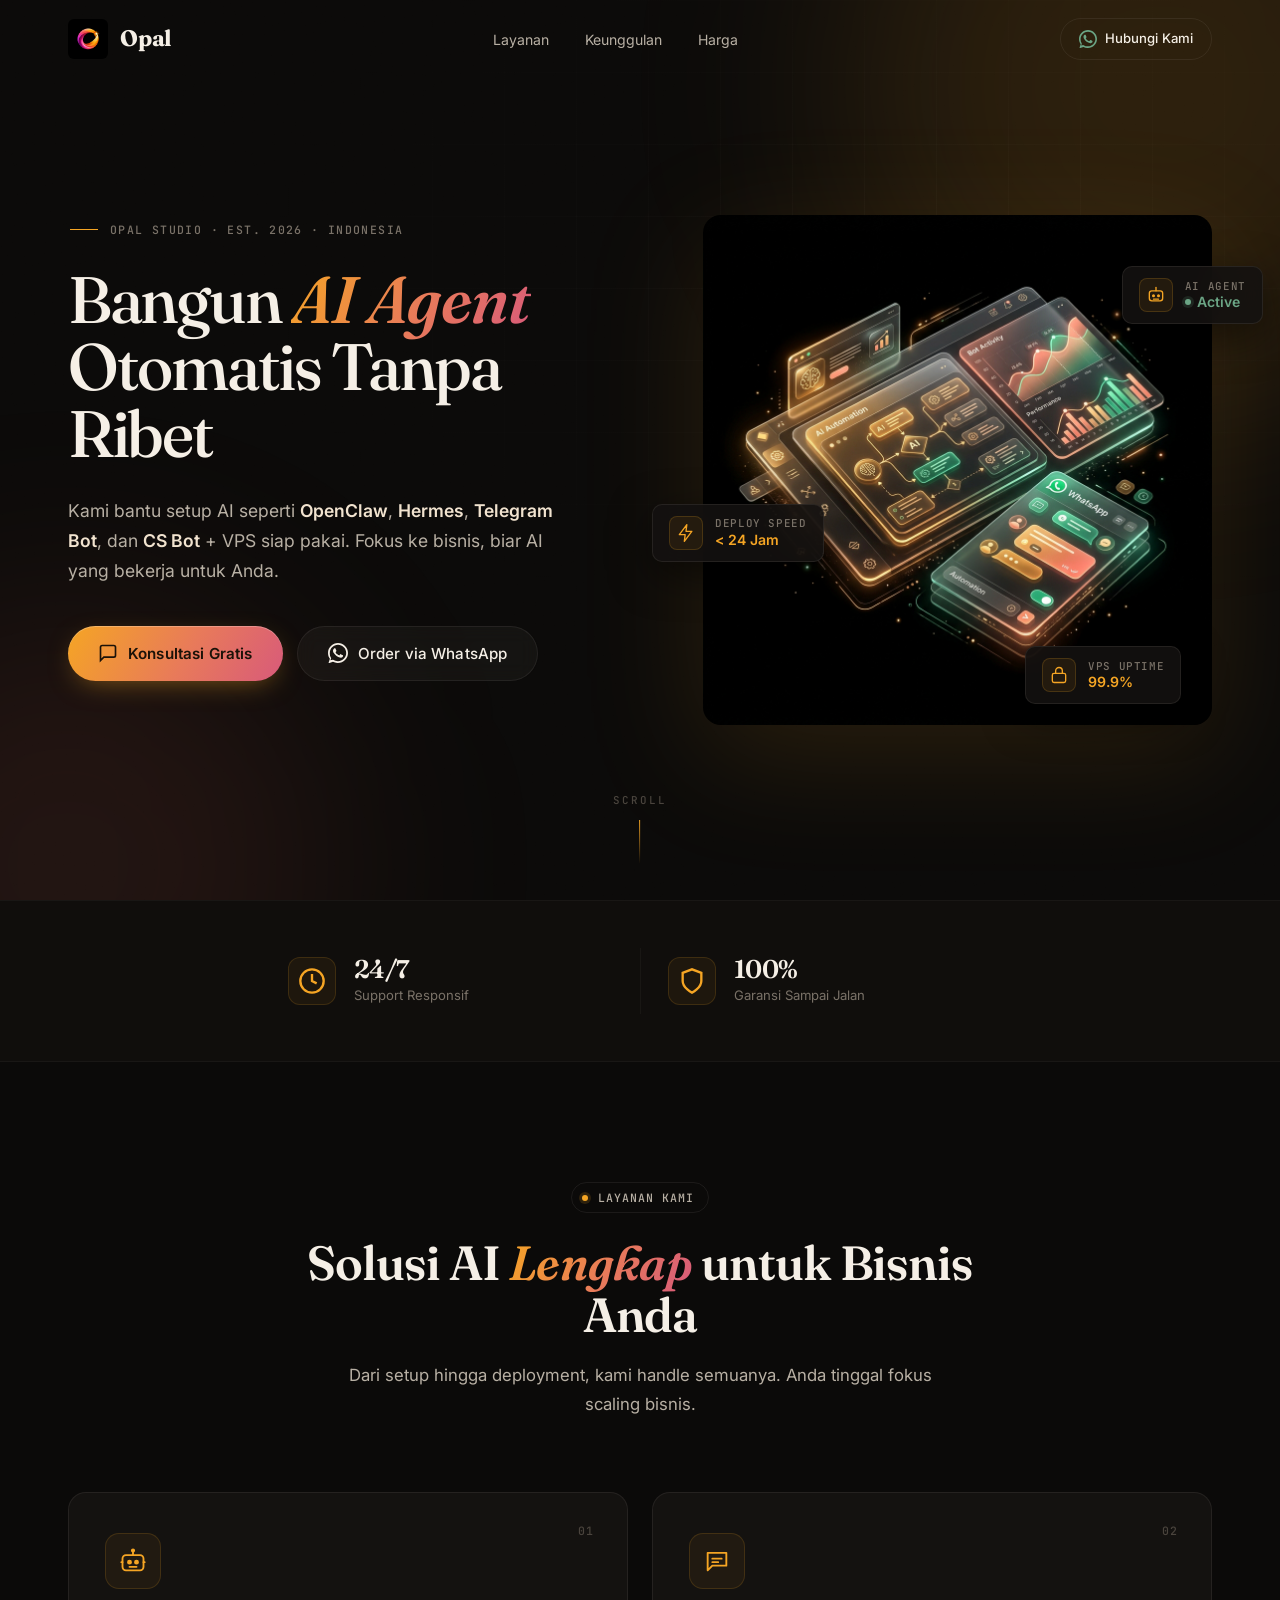
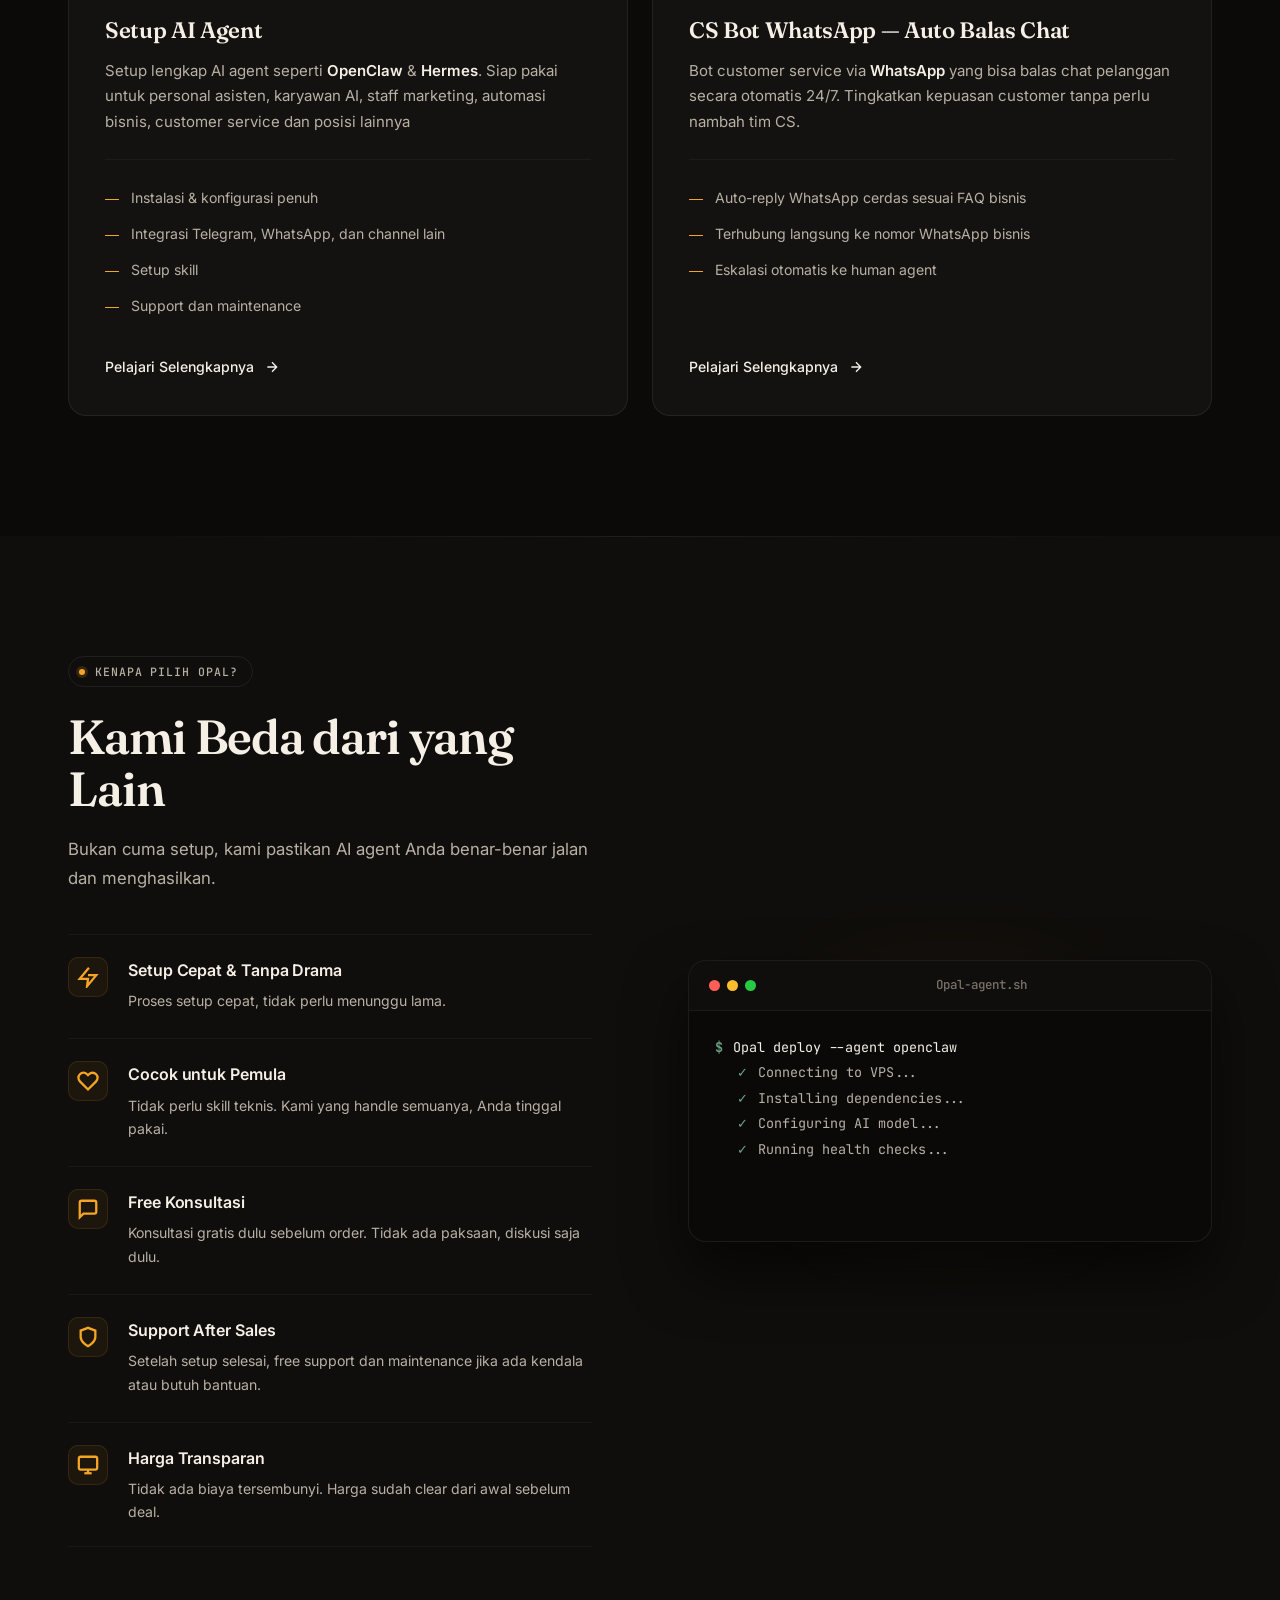
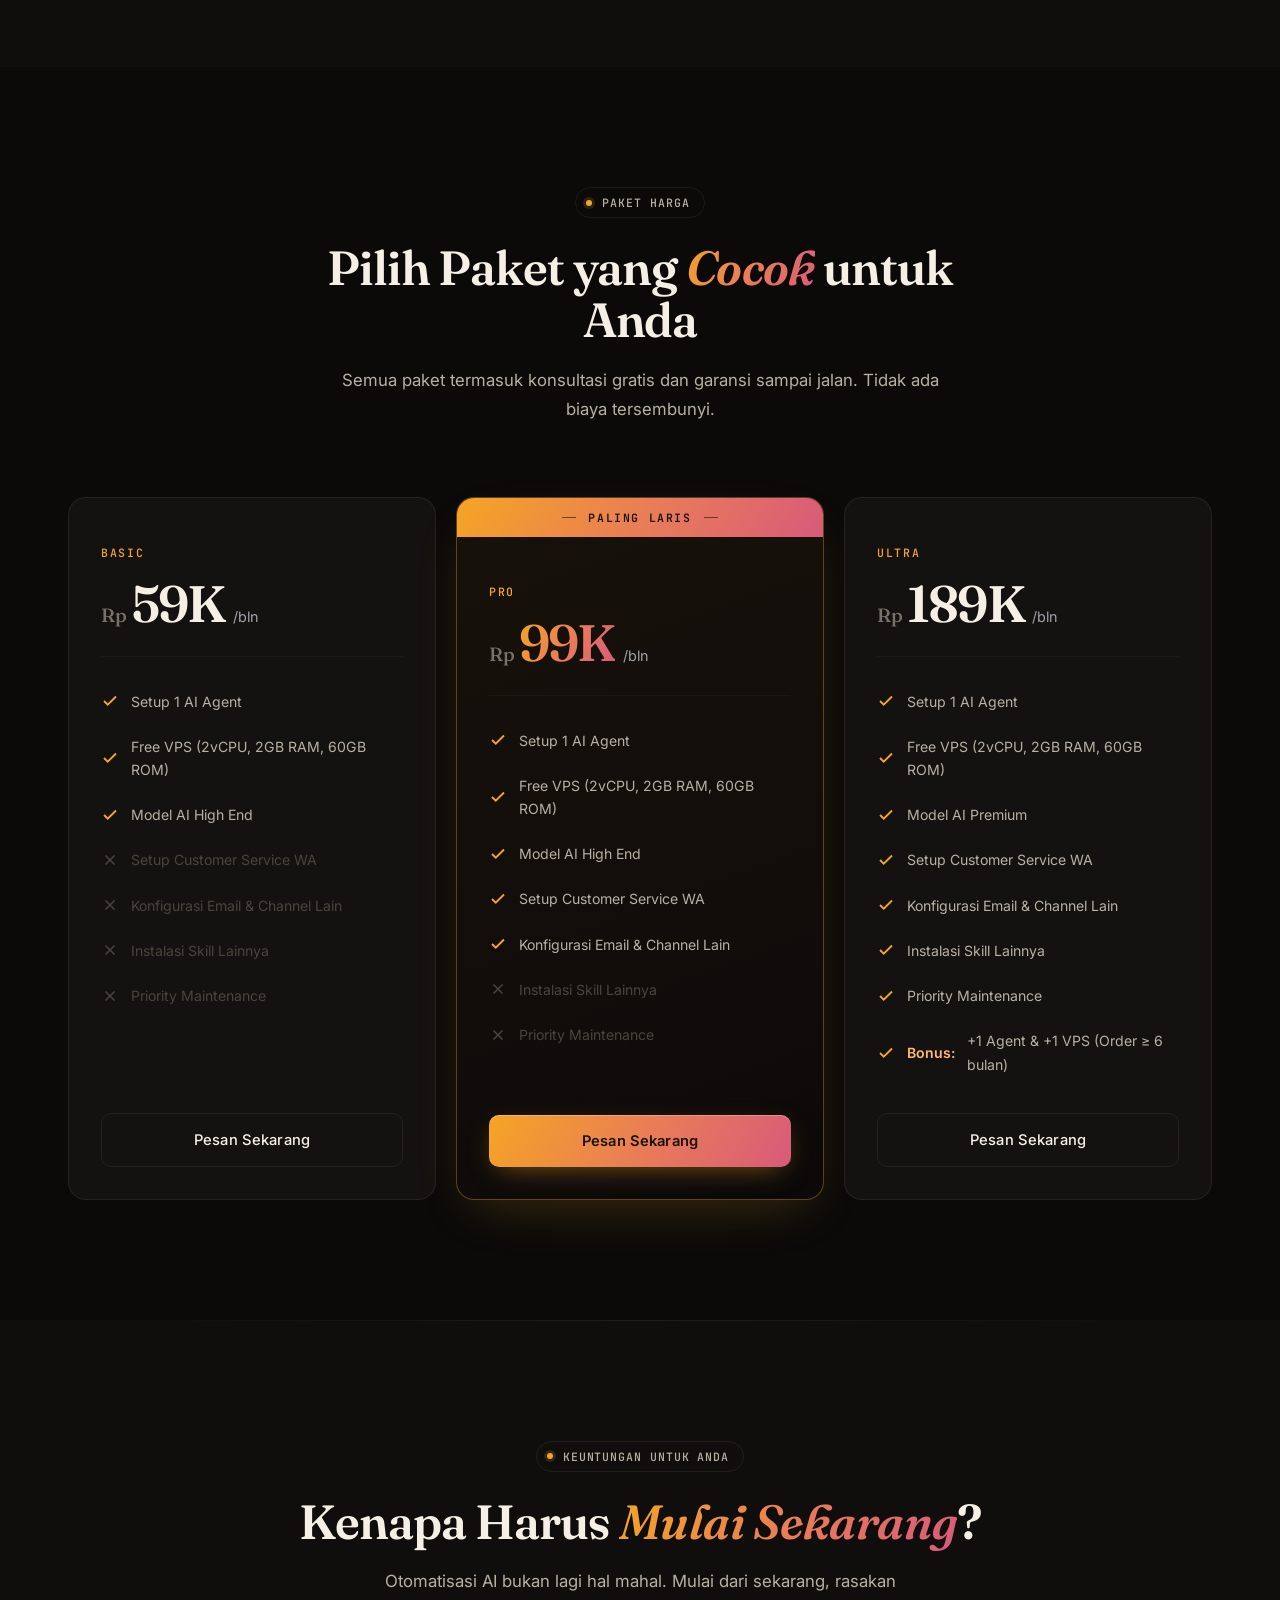
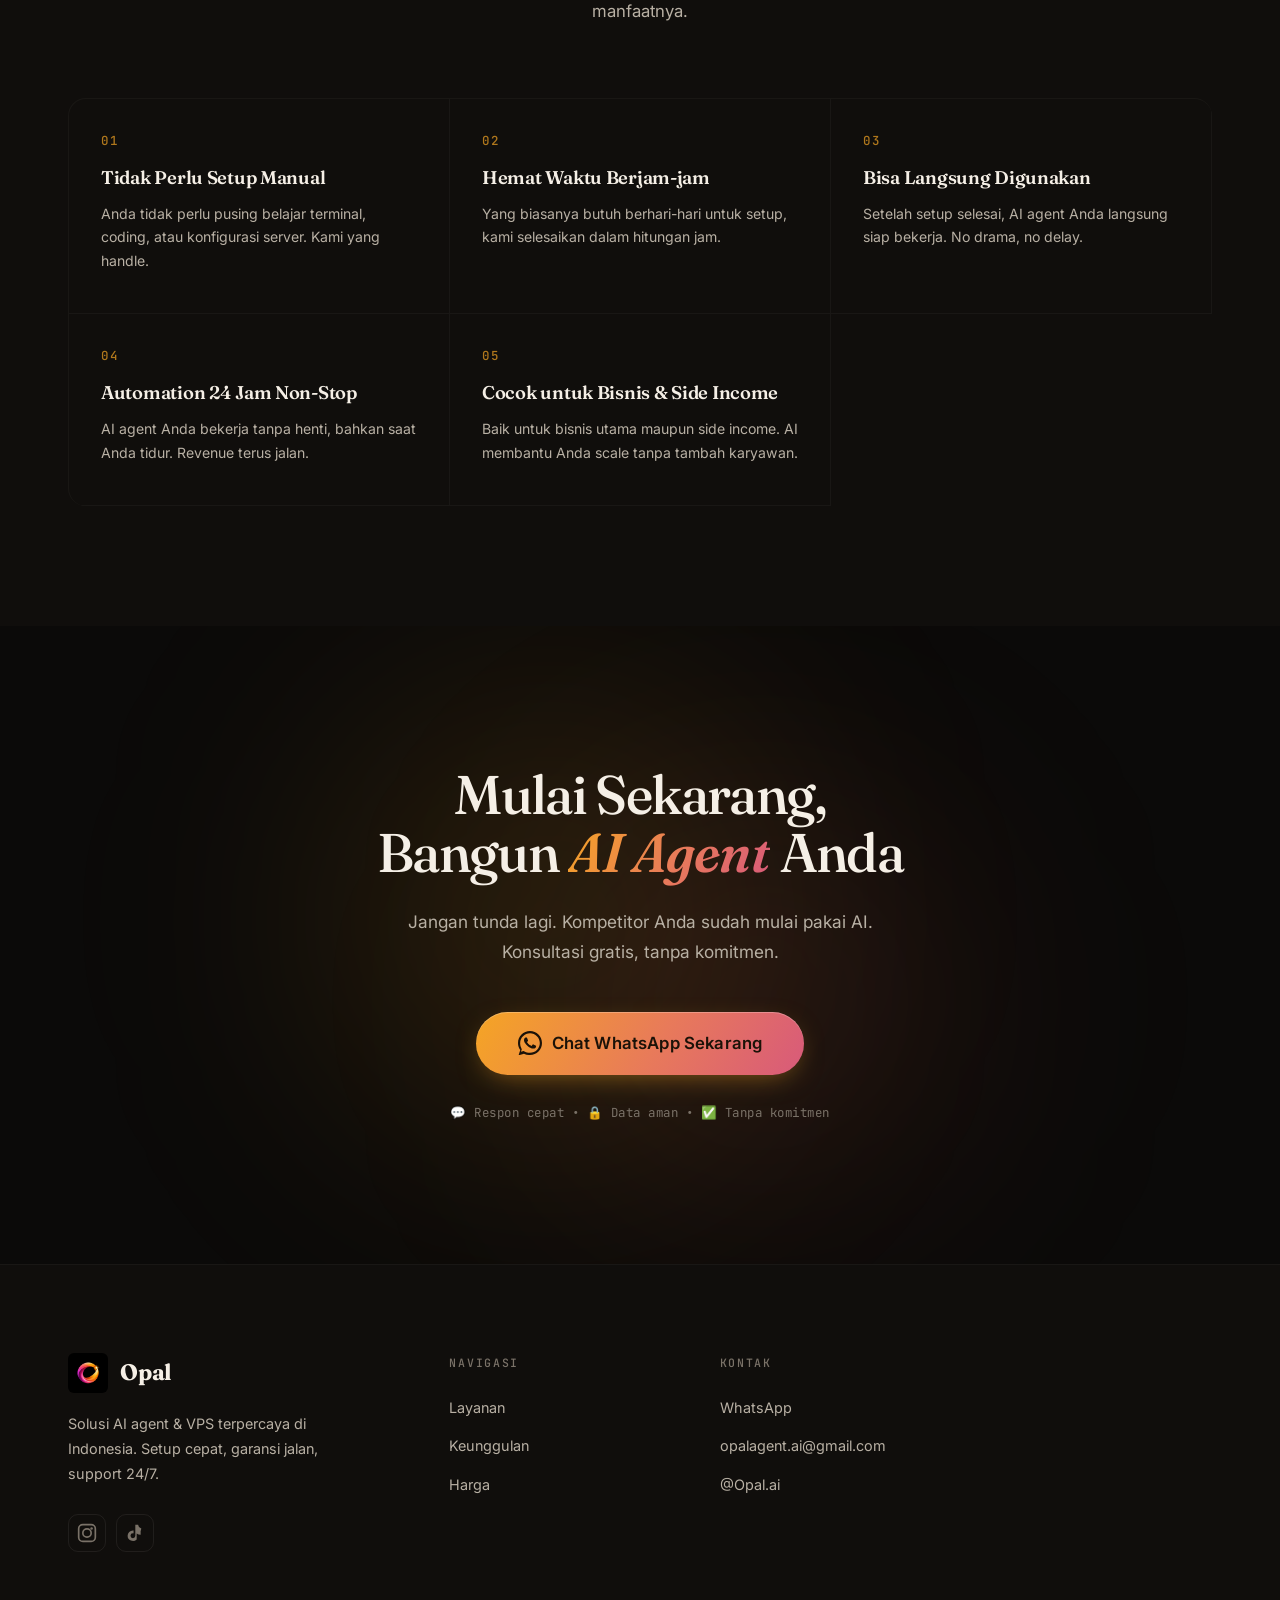
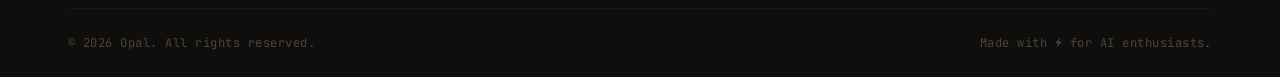
==== commit 6aeee90a: "chore: bust css/js cache with ?v=2 query" ====
--- a/index.html
+++ b/index.html
@@ -13,7 +13,7 @@
     <link rel="preconnect" href="https://fonts.gstatic.com" crossorigin>
     <link href="https://fonts.googleapis.com/css2?family=Fraunces:ital,opsz,wght@0,9..144,400;0,9..144,600;0,9..144,700;0,9..144,800;1,9..144,400;1,9..144,600;1,9..144,700&family=Inter:wght@300;400;500;600;700;800;900&family=JetBrains+Mono:wght@400;500;600&display=swap"
         rel="stylesheet">
-    <link rel="stylesheet" href="index.css">
+    <link rel="stylesheet" href="index.css?v=2">
     <link rel="icon" type="image/png" href="logo.png">
 </head>
 
@@ -759,7 +759,7 @@
         <span class="wa-tooltip">Chat Kami</span>
     </a>
 
-    <script src="script.js"></script>
+    <script src="script.js?v=2"></script>
 </body>
 
 </html>
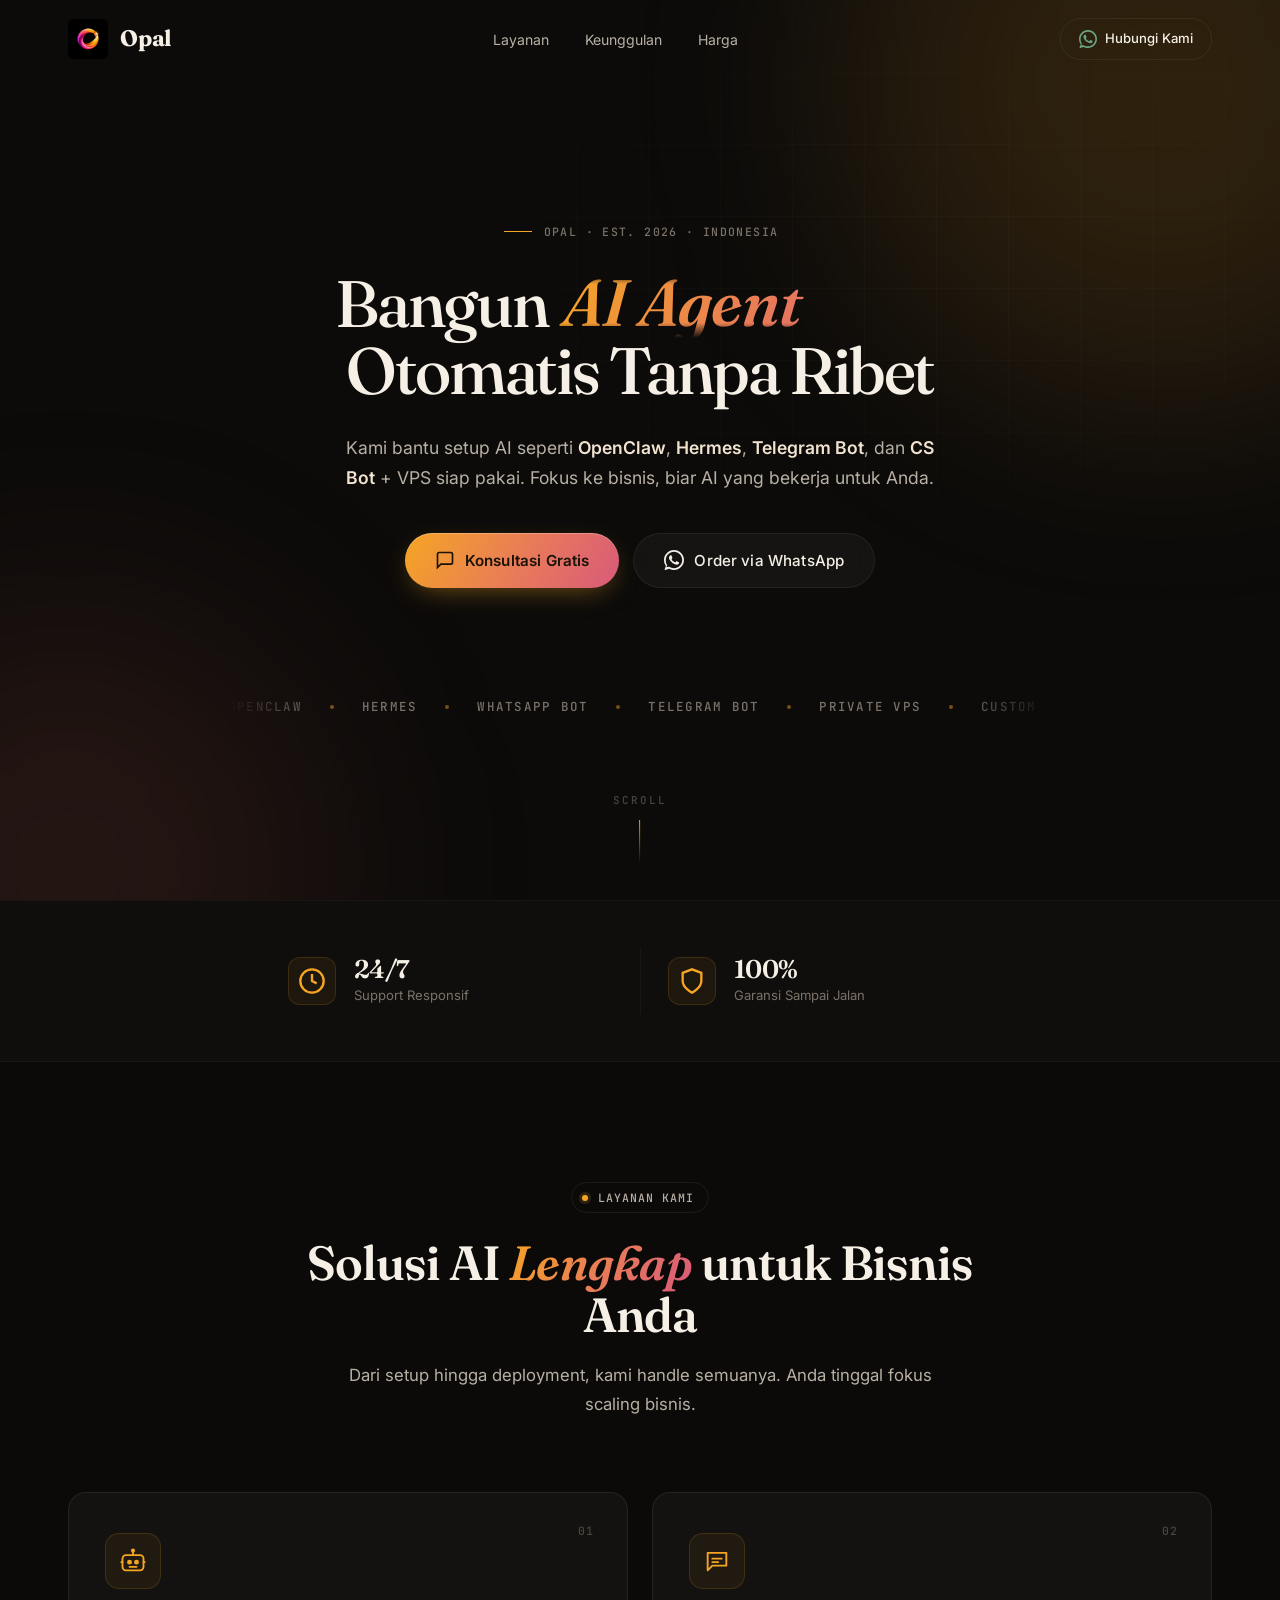
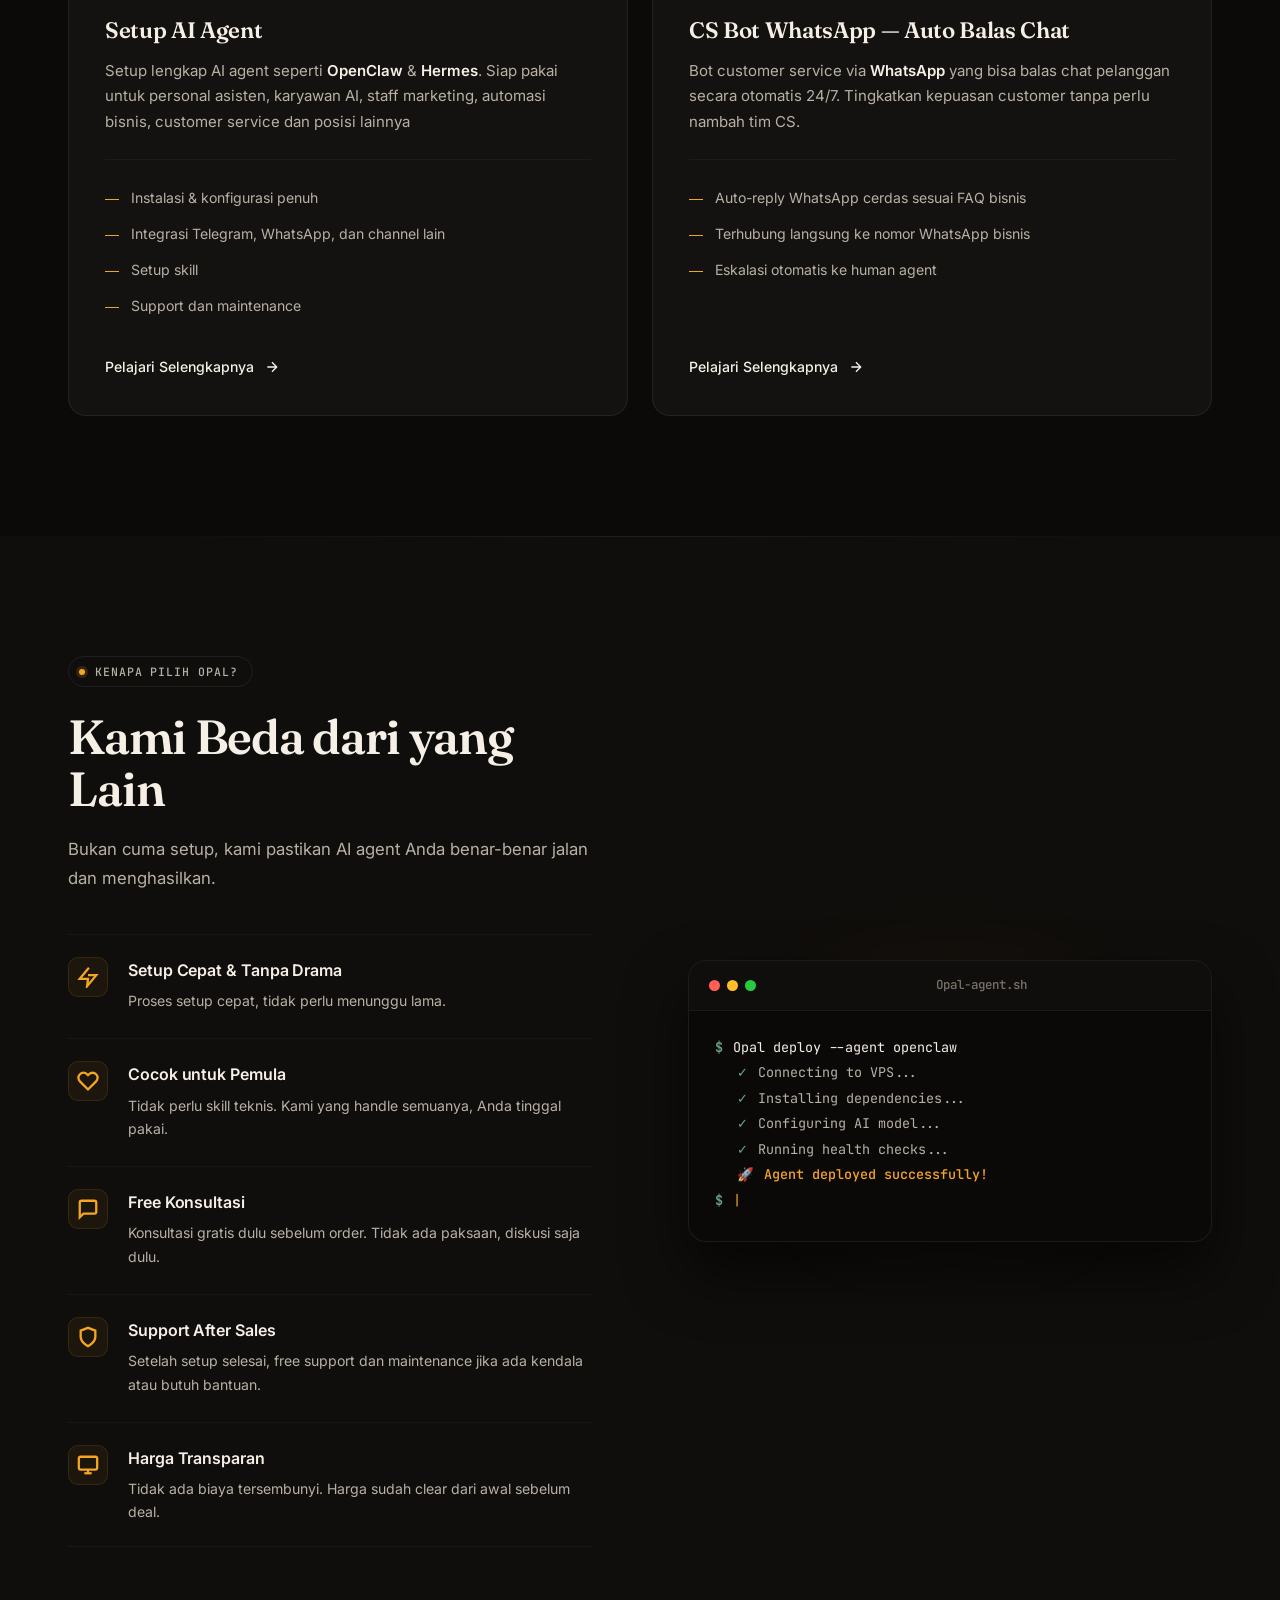
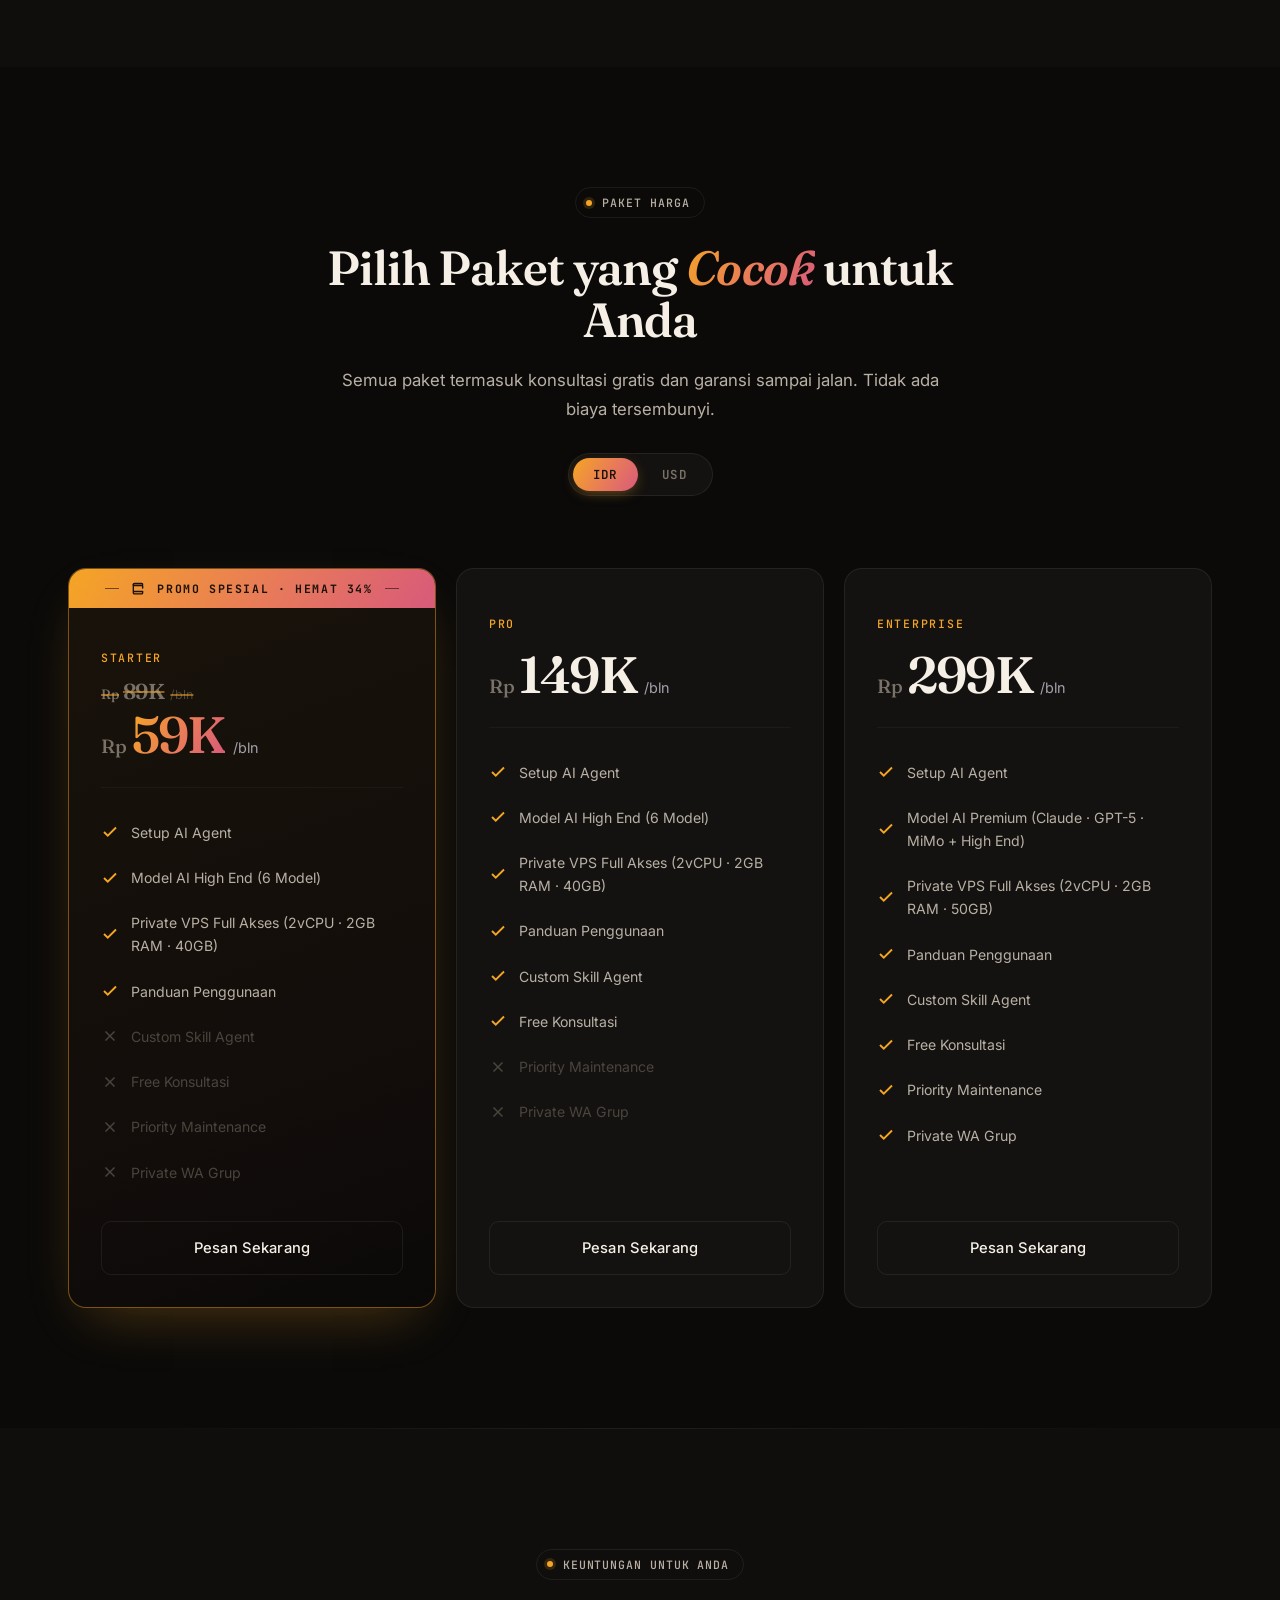
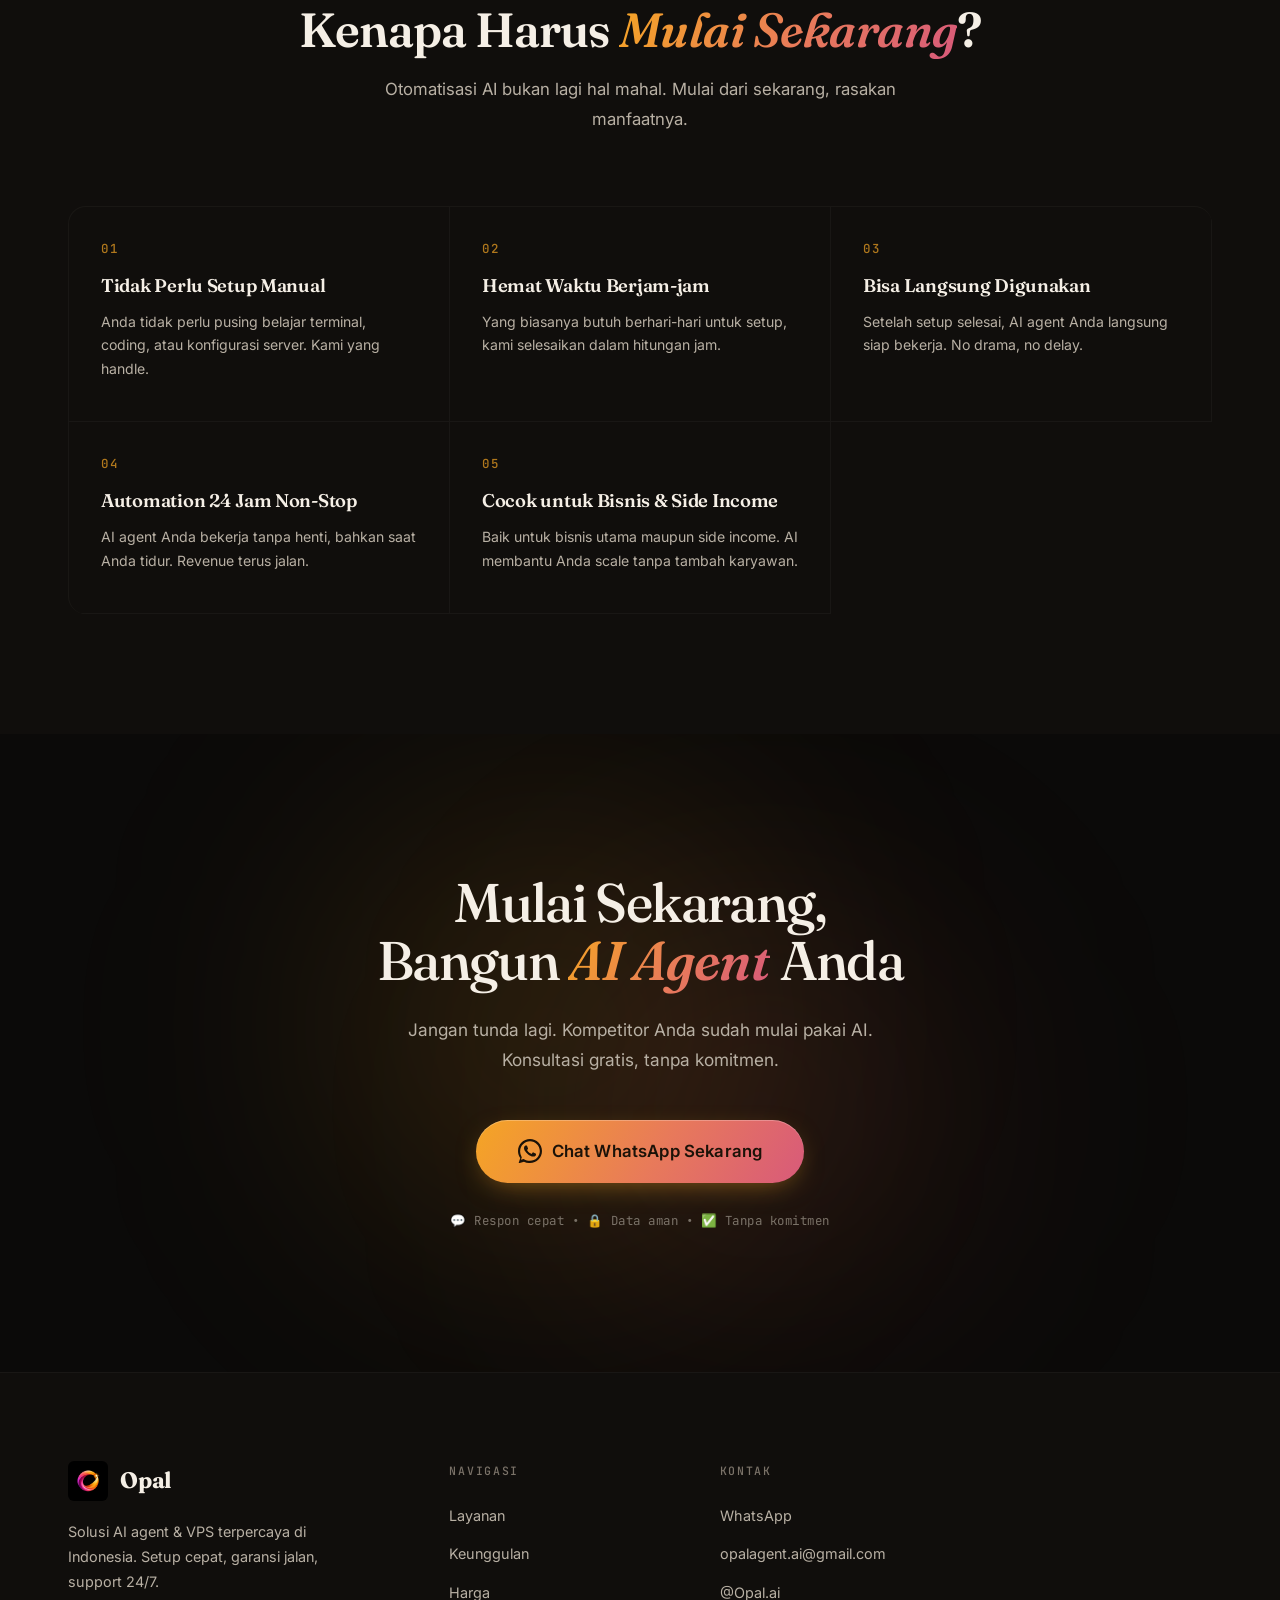
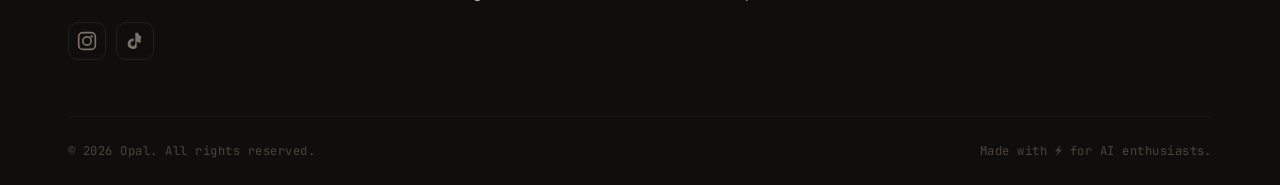
==== commit cc270ea6: "feat: redesign hero, pricing tiers, and add IDR/USD toggle - Hero: centered layout with rotating wor" ====
--- a/index.html
+++ b/index.html
@@ -55,14 +55,25 @@
             <div class="hero-glow hero-glow-2"></div>
             <div class="hero-grid-overlay"></div>
         </div>
-        <div class="container hero-container">
+        <div class="container hero-container hero-centered">
             <div class="hero-content" data-animate="fade-up">
                 <div class="hero-eyebrow" aria-hidden="true">
                     <span class="eyebrow-mark"></span>
-                    <span class="eyebrow-text">Opal Studio · est. 2026 · Indonesia</span>
+                    <span class="eyebrow-text">Opal · est. 2026 · Indonesia</span>
                 </div>
                 <h1 class="hero-title">
-                    Bangun <span class="gradient-text">AI Agent</span> Otomatis Tanpa Ribet
+                    Bangun
+                    <span class="word-reel" aria-hidden="true">
+                        <span class="word-reel-track">
+                            <span class="word-reel-item">AI Agent</span>
+                            <span class="word-reel-item">CS Bot WA</span>
+                            <span class="word-reel-item">Telegram Bot</span>
+                            <span class="word-reel-item">Karyawan AI</span>
+                            <span class="word-reel-item">AI Agent</span>
+                        </span>
+                    </span>
+                    <span class="visually-hidden">AI Agent, CS Bot WhatsApp, Telegram Bot, Karyawan AI</span>
+                    <br>Otomatis Tanpa Ribet
                 </h1>
                 <p class="hero-subtitle">
                     Kami bantu setup AI seperti <strong>OpenClaw</strong>, <strong>Hermes</strong>, <strong>Telegram
@@ -89,52 +100,20 @@
                         Order via WhatsApp
                     </a>
                 </div>
-
-            </div>
-            <div class="hero-visual" data-animate="fade-left">
-                <div class="hero-image-wrapper">
-                    <img src="hero-illustration.png" alt="AI Agent Dashboard Opal" class="hero-image" width="600"
-                        height="500">
-                    <div class="hero-float-card card-1">
-                        <div class="float-icon">
-                            <svg width="20" height="20" viewBox="0 0 24 24" fill="none" stroke="currentColor"
-                                stroke-width="1.6" stroke-linecap="round" stroke-linejoin="round" aria-hidden="true">
-                                <rect x="4" y="7" width="16" height="12" rx="3" />
-                                <path d="M12 3v4" />
-                                <circle cx="9" cy="13" r="1" fill="currentColor" />
-                                <circle cx="15" cy="13" r="1" fill="currentColor" />
-                                <path d="M9 17h6" />
-                            </svg>
-                        </div>
-                        <div class="float-info">
-                            <span class="float-label">AI Agent</span>
-                            <span class="float-status online">Active</span>
-                        </div>
-                    </div>
-                    <div class="hero-float-card card-2">
-                        <div class="float-icon">
-                            <svg width="20" height="20" viewBox="0 0 24 24" fill="none" stroke="currentColor"
-                                stroke-width="1.6" stroke-linecap="round" stroke-linejoin="round" aria-hidden="true">
-                                <path d="M13 2 4 14h7l-1 8 9-12h-7l1-8z" />
-                            </svg>
-                        </div>
-                        <div class="float-info">
-                            <span class="float-label">Deploy Speed</span>
-                            <span class="float-value">&lt; 24 Jam</span>
-                        </div>
-                    </div>
-                    <div class="hero-float-card card-3">
-                        <div class="float-icon">
-                            <svg width="20" height="20" viewBox="0 0 24 24" fill="none" stroke="currentColor"
-                                stroke-width="1.6" stroke-linecap="round" stroke-linejoin="round" aria-hidden="true">
-                                <rect x="4" y="10" width="16" height="11" rx="2" />
-                                <path d="M8 10V7a4 4 0 0 1 8 0v3" />
-                            </svg>
-                        </div>
-                        <div class="float-info">
-                            <span class="float-label">VPS Uptime</span>
-                            <span class="float-value">99.9%</span>
-                        </div>
+                <div class="hero-marquee" aria-hidden="true">
+                    <div class="marquee-track">
+                        <span>OpenClaw</span><span class="marquee-dot"></span>
+                        <span>Hermes</span><span class="marquee-dot"></span>
+                        <span>WhatsApp Bot</span><span class="marquee-dot"></span>
+                        <span>Telegram Bot</span><span class="marquee-dot"></span>
+                        <span>Private VPS</span><span class="marquee-dot"></span>
+                        <span>Custom Skill</span><span class="marquee-dot"></span>
+                        <span>OpenClaw</span><span class="marquee-dot"></span>
+                        <span>Hermes</span><span class="marquee-dot"></span>
+                        <span>WhatsApp Bot</span><span class="marquee-dot"></span>
+                        <span>Telegram Bot</span><span class="marquee-dot"></span>
+                        <span>Private VPS</span><span class="marquee-dot"></span>
+                        <span>Custom Skill</span><span class="marquee-dot"></span>
                     </div>
                 </div>
             </div>
@@ -390,15 +369,35 @@
                 <h2 class="section-title">Pilih Paket yang <span class="gradient-text">Cocok</span> untuk Anda</h2>
                 <p class="section-subtitle">Semua paket termasuk konsultasi gratis dan garansi sampai jalan. Tidak ada
                     biaya tersembunyi.</p>
+                <div class="currency-toggle" role="tablist" aria-label="Pilih mata uang">
+                    <button type="button" class="currency-btn active" data-currency="idr" role="tab" aria-selected="true">IDR</button>
+                    <button type="button" class="currency-btn" data-currency="usd" role="tab" aria-selected="false">USD</button>
+                </div>
             </div>
             <div class="pricing-grid">
-                <!-- Basic -->
-                <div class="pricing-card" data-animate="fade-up" data-delay="100">
+                <!-- Starter -->
+                <div class="pricing-card has-discount" data-animate="fade-up" data-delay="100">
+                    <div class="discount-banner">
+                        <span class="discount-banner-dash"></span>
+                        <svg width="14" height="14" viewBox="0 0 24 24" fill="none" stroke="currentColor" stroke-width="2.4" stroke-linecap="round" stroke-linejoin="round" aria-hidden="true">
+                            <path d="M20 12V8H6a2 2 0 1 1 0-4h12.5a1.5 1.5 0 1 1 0 3H6" />
+                            <path d="M4 18h16M4 6v14a2 2 0 0 0 2 2h12a2 2 0 0 0 2-2v-2" />
+                        </svg>
+                        Promo Spesial · Hemat 34%
+                        <span class="discount-banner-dash"></span>
+                    </div>
                     <div class="pricing-header">
-                        <span class="pricing-tier">Basic</span>
-                        <div class="pricing-price">
+                        <div class="pricing-tier-row">
+                            <span class="pricing-tier">Starter</span>
+                        </div>
+                        <div class="price-original-line" data-idr-currency="Rp" data-idr-original="89K" data-idr-period="/bln" data-usd-currency="$" data-usd-original="5.5" data-usd-period="/mo">
+                            <span class="price-original-currency">Rp</span>
+                            <span class="price-original">89K</span>
+                            <span class="price-original-period">/bln</span>
+                        </div>
+                        <div class="pricing-price" data-idr-currency="Rp" data-idr-amount="59K" data-idr-period="/bln" data-usd-currency="$" data-usd-amount="3.6" data-usd-period="/mo">
                             <span class="price-currency">Rp</span>
-                            <span class="price-amount">59K</span><span
+                            <span class="price-amount">59K</span><span class="price-period"
                                 style="font-size: 0.9rem; font-weight: normal; color: #a1a1aa; margin-left: 4px;">/bln</span>
                         </div>
                     </div>
@@ -409,21 +408,28 @@
                                     stroke-width="2.5">
                                     <polyline points="20,6 9,17 4,12" />
                                 </svg>
-                                Setup 1 AI Agent
-                            </li>
-                            <li>
-                                <svg width="18" height="18" viewBox="0 0 24 24" fill="none" stroke="currentColor"
-                                    stroke-width="2.5">
-                                    <polyline points="20,6 9,17 4,12" />
-                                </svg>
-                                Free VPS (2vCPU, 2GB RAM, 60GB ROM)
-                            </li>
-                            <li>
-                                <svg width="18" height="18" viewBox="0 0 24 24" fill="none" stroke="currentColor"
-                                    stroke-width="2.5">
-                                    <polyline points="20,6 9,17 4,12" />
-                                </svg>
-                                Model AI High End
+                                Setup AI Agent
+                            </li>
+                            <li title="DeepSeek V4 Flash · Qwen3.5 35B A3B · Qwen3.6 35B A3B · Llama 3.3 70B Instruct · MiniMax M2.5 · Kimi K2.6">
+                                <svg width="18" height="18" viewBox="0 0 24 24" fill="none" stroke="currentColor"
+                                    stroke-width="2.5">
+                                    <polyline points="20,6 9,17 4,12" />
+                                </svg>
+                                Model AI High End (6 Model)
+                            </li>
+                            <li>
+                                <svg width="18" height="18" viewBox="0 0 24 24" fill="none" stroke="currentColor"
+                                    stroke-width="2.5">
+                                    <polyline points="20,6 9,17 4,12" />
+                                </svg>
+                                Private VPS Full Akses (2vCPU · 2GB RAM · 40GB)
+                            </li>
+                            <li>
+                                <svg width="18" height="18" viewBox="0 0 24 24" fill="none" stroke="currentColor"
+                                    stroke-width="2.5">
+                                    <polyline points="20,6 9,17 4,12" />
+                                </svg>
+                                Panduan Penggunaan
                             </li>
                             <li class="disabled">
                                 <svg width="18" height="18" viewBox="0 0 24 24" fill="none" stroke="currentColor"
@@ -431,7 +437,7 @@
                                     <line x1="18" y1="6" x2="6" y2="18" />
                                     <line x1="6" y1="6" x2="18" y2="18" />
                                 </svg>
-                                Setup Customer Service WA
+                                Custom Skill Agent
                             </li>
                             <li class="disabled">
                                 <svg width="18" height="18" viewBox="0 0 24 24" fill="none" stroke="currentColor"
@@ -439,7 +445,7 @@
                                     <line x1="18" y1="6" x2="6" y2="18" />
                                     <line x1="6" y1="6" x2="18" y2="18" />
                                 </svg>
-                                Konfigurasi Email & Channel Lain
+                                Free Konsultasi
                             </li>
                             <li class="disabled">
                                 <svg width="18" height="18" viewBox="0 0 24 24" fill="none" stroke="currentColor"
@@ -447,7 +453,7 @@
                                     <line x1="18" y1="6" x2="6" y2="18" />
                                     <line x1="6" y1="6" x2="18" y2="18" />
                                 </svg>
-                                Instalasi Skill Lainnya
+                                Priority Maintenance
                             </li>
                             <li class="disabled">
                                 <svg width="18" height="18" viewBox="0 0 24 24" fill="none" stroke="currentColor"
@@ -455,12 +461,12 @@
                                     <line x1="18" y1="6" x2="6" y2="18" />
                                     <line x1="6" y1="6" x2="18" y2="18" />
                                 </svg>
-                                Priority Maintenance
+                                Private WA Grup
                             </li>
                         </ul>
                     </div>
                     <div class="pricing-footer">
-                        <a href="https://wa.me/6285669130605?text=Halo%20Opal,%20saya%20ingin%20order%20Paket%20Basic"
+                        <a href="https://wa.me/6285669130605?text=Halo%20Opal,%20saya%20ingin%20order%20Paket%20Starter"
                             class="btn btn-outline btn-full" target="_blank" rel="noopener">
                             Pesan Sekarang
                         </a>
@@ -468,13 +474,12 @@
                 </div>
 
                 <!-- Pro -->
-                <div class="pricing-card popular" data-animate="fade-up" data-delay="150">
-                    <div class="popular-badge"><span class="popular-badge-dash"></span>Paling Laris<span class="popular-badge-dash"></span></div>
+                <div class="pricing-card" data-animate="fade-up" data-delay="150">
                     <div class="pricing-header">
                         <span class="pricing-tier">Pro</span>
-                        <div class="pricing-price">
+                        <div class="pricing-price" data-idr-currency="Rp" data-idr-amount="149K" data-idr-period="/bln" data-usd-currency="$" data-usd-amount="9.2" data-usd-period="/mo">
                             <span class="price-currency">Rp</span>
-                            <span class="price-amount">99K</span><span
+                            <span class="price-amount">149K</span><span class="price-period"
                                 style="font-size: 0.9rem; font-weight: normal; color: #a1a1aa; margin-left: 4px;">/bln</span>
                         </div>
                     </div>
@@ -485,35 +490,42 @@
                                     stroke-width="2.5">
                                     <polyline points="20,6 9,17 4,12" />
                                 </svg>
-                                Setup 1 AI Agent
-                            </li>
-                            <li>
-                                <svg width="18" height="18" viewBox="0 0 24 24" fill="none" stroke="currentColor"
-                                    stroke-width="2.5">
-                                    <polyline points="20,6 9,17 4,12" />
-                                </svg>
-                                Free VPS (2vCPU, 2GB RAM, 60GB ROM)
-                            </li>
-                            <li>
-                                <svg width="18" height="18" viewBox="0 0 24 24" fill="none" stroke="currentColor"
-                                    stroke-width="2.5">
-                                    <polyline points="20,6 9,17 4,12" />
-                                </svg>
-                                Model AI High End
-                            </li>
-                            <li>
-                                <svg width="18" height="18" viewBox="0 0 24 24" fill="none" stroke="currentColor"
-                                    stroke-width="2.5">
-                                    <polyline points="20,6 9,17 4,12" />
-                                </svg>
-                                Setup Customer Service WA
-                            </li>
-                            <li>
-                                <svg width="18" height="18" viewBox="0 0 24 24" fill="none" stroke="currentColor"
-                                    stroke-width="2.5">
-                                    <polyline points="20,6 9,17 4,12" />
-                                </svg>
-                                Konfigurasi Email & Channel Lain
+                                Setup AI Agent
+                            </li>
+                            <li title="DeepSeek V4 Flash · Qwen3.5 35B A3B · Qwen3.6 35B A3B · Llama 3.3 70B Instruct · MiniMax M2.5 · Kimi K2.6">
+                                <svg width="18" height="18" viewBox="0 0 24 24" fill="none" stroke="currentColor"
+                                    stroke-width="2.5">
+                                    <polyline points="20,6 9,17 4,12" />
+                                </svg>
+                                Model AI High End (6 Model)
+                            </li>
+                            <li>
+                                <svg width="18" height="18" viewBox="0 0 24 24" fill="none" stroke="currentColor"
+                                    stroke-width="2.5">
+                                    <polyline points="20,6 9,17 4,12" />
+                                </svg>
+                                Private VPS Full Akses (2vCPU · 2GB RAM · 40GB)
+                            </li>
+                            <li>
+                                <svg width="18" height="18" viewBox="0 0 24 24" fill="none" stroke="currentColor"
+                                    stroke-width="2.5">
+                                    <polyline points="20,6 9,17 4,12" />
+                                </svg>
+                                Panduan Penggunaan
+                            </li>
+                            <li>
+                                <svg width="18" height="18" viewBox="0 0 24 24" fill="none" stroke="currentColor"
+                                    stroke-width="2.5">
+                                    <polyline points="20,6 9,17 4,12" />
+                                </svg>
+                                Custom Skill Agent
+                            </li>
+                            <li>
+                                <svg width="18" height="18" viewBox="0 0 24 24" fill="none" stroke="currentColor"
+                                    stroke-width="2.5">
+                                    <polyline points="20,6 9,17 4,12" />
+                                </svg>
+                                Free Konsultasi
                             </li>
                             <li class="disabled">
                                 <svg width="18" height="18" viewBox="0 0 24 24" fill="none" stroke="currentColor"
@@ -521,7 +533,7 @@
                                     <line x1="18" y1="6" x2="6" y2="18" />
                                     <line x1="6" y1="6" x2="18" y2="18" />
                                 </svg>
-                                Instalasi Skill Lainnya
+                                Priority Maintenance
                             </li>
                             <li class="disabled">
                                 <svg width="18" height="18" viewBox="0 0 24 24" fill="none" stroke="currentColor"
@@ -529,25 +541,25 @@
                                     <line x1="18" y1="6" x2="6" y2="18" />
                                     <line x1="6" y1="6" x2="18" y2="18" />
                                 </svg>
-                                Priority Maintenance
+                                Private WA Grup
                             </li>
                         </ul>
                     </div>
                     <div class="pricing-footer">
                         <a href="https://wa.me/6285669130605?text=Halo%20Opal,%20saya%20ingin%20order%20Paket%20Pro"
-                            class="btn btn-primary btn-full" target="_blank" rel="noopener">
+                            class="btn btn-outline btn-full" target="_blank" rel="noopener">
                             Pesan Sekarang
                         </a>
                     </div>
                 </div>
 
-                <!-- Ultra -->
+                <!-- Enterprise -->
                 <div class="pricing-card" data-animate="fade-up" data-delay="200">
                     <div class="pricing-header">
-                        <span class="pricing-tier">Ultra</span>
-                        <div class="pricing-price">
+                        <span class="pricing-tier">Enterprise</span>
+                        <div class="pricing-price" data-idr-currency="Rp" data-idr-amount="299K" data-idr-period="/bln" data-usd-currency="$" data-usd-amount="18.7" data-usd-period="/mo">
                             <span class="price-currency">Rp</span>
-                            <span class="price-amount">189K</span><span
+                            <span class="price-amount">299K</span><span class="price-period"
                                 style="font-size: 0.9rem; font-weight: normal; color: #a1a1aa; margin-left: 4px;">/bln</span>
                         </div>
                     </div>
@@ -558,42 +570,42 @@
                                     stroke-width="2.5">
                                     <polyline points="20,6 9,17 4,12" />
                                 </svg>
-                                Setup 1 AI Agent
-                            </li>
-                            <li>
-                                <svg width="18" height="18" viewBox="0 0 24 24" fill="none" stroke="currentColor"
-                                    stroke-width="2.5">
-                                    <polyline points="20,6 9,17 4,12" />
-                                </svg>
-                                Free VPS (2vCPU, 2GB RAM, 60GB ROM)
-                            </li>
-                            <li>
-                                <svg width="18" height="18" viewBox="0 0 24 24" fill="none" stroke="currentColor"
-                                    stroke-width="2.5">
-                                    <polyline points="20,6 9,17 4,12" />
-                                </svg>
-                                Model AI Premium
-                            </li>
-                            <li>
-                                <svg width="18" height="18" viewBox="0 0 24 24" fill="none" stroke="currentColor"
-                                    stroke-width="2.5">
-                                    <polyline points="20,6 9,17 4,12" />
-                                </svg>
-                                Setup Customer Service WA
-                            </li>
-                            <li>
-                                <svg width="18" height="18" viewBox="0 0 24 24" fill="none" stroke="currentColor"
-                                    stroke-width="2.5">
-                                    <polyline points="20,6 9,17 4,12" />
-                                </svg>
-                                Konfigurasi Email & Channel Lain
-                            </li>
-                            <li>
-                                <svg width="18" height="18" viewBox="0 0 24 24" fill="none" stroke="currentColor"
-                                    stroke-width="2.5">
-                                    <polyline points="20,6 9,17 4,12" />
-                                </svg>
-                                Instalasi Skill Lainnya
+                                Setup AI Agent
+                            </li>
+                            <li title="Claude Opus 4.7 · Claude Sonnet 4.5 · GPT 5.5 · GPT 5.4 · Xiaomi MiMo v2 Pro · DeepSeek V4 Flash · Qwen3.5/3.6 35B A3B · Llama 3.3 70B · MiniMax M2.5 · Kimi K2.6">
+                                <svg width="18" height="18" viewBox="0 0 24 24" fill="none" stroke="currentColor"
+                                    stroke-width="2.5">
+                                    <polyline points="20,6 9,17 4,12" />
+                                </svg>
+                                Model AI Premium (Claude · GPT-5 · MiMo + High End)
+                            </li>
+                            <li>
+                                <svg width="18" height="18" viewBox="0 0 24 24" fill="none" stroke="currentColor"
+                                    stroke-width="2.5">
+                                    <polyline points="20,6 9,17 4,12" />
+                                </svg>
+                                Private VPS Full Akses (2vCPU · 2GB RAM · 50GB)
+                            </li>
+                            <li>
+                                <svg width="18" height="18" viewBox="0 0 24 24" fill="none" stroke="currentColor"
+                                    stroke-width="2.5">
+                                    <polyline points="20,6 9,17 4,12" />
+                                </svg>
+                                Panduan Penggunaan
+                            </li>
+                            <li>
+                                <svg width="18" height="18" viewBox="0 0 24 24" fill="none" stroke="currentColor"
+                                    stroke-width="2.5">
+                                    <polyline points="20,6 9,17 4,12" />
+                                </svg>
+                                Custom Skill Agent
+                            </li>
+                            <li>
+                                <svg width="18" height="18" viewBox="0 0 24 24" fill="none" stroke="currentColor"
+                                    stroke-width="2.5">
+                                    <polyline points="20,6 9,17 4,12" />
+                                </svg>
+                                Free Konsultasi
                             </li>
                             <li>
                                 <svg width="18" height="18" viewBox="0 0 24 24" fill="none" stroke="currentColor"
@@ -607,13 +619,12 @@
                                     stroke-width="2.5">
                                     <polyline points="20,6 9,17 4,12" />
                                 </svg>
-                                <span style="color: #ffb86c; font-weight: 600;">Bonus:</span> +1 Agent & +1 VPS (Order ≥
-                                6 bulan)
+                                Private WA Grup
                             </li>
                         </ul>
                     </div>
                     <div class="pricing-footer">
-                        <a href="https://wa.me/6285669130605?text=Halo%20Opal,%20saya%20ingin%20order%20Paket%20Ultra"
+                        <a href="https://wa.me/6285669130605?text=Halo%20Opal,%20saya%20ingin%20order%20Paket%20Enterprise"
                             class="btn btn-outline btn-full" target="_blank" rel="noopener">
                             Pesan Sekarang
                         </a>
@@ -712,7 +723,7 @@
                                 <circle cx="17.5" cy="6.5" r="1.5" fill="currentColor" stroke="none" />
                             </svg>
                         </a>
-                        <a href="#" class="social-link" aria-label="TikTok" target="_blank" rel="noopener">
+                        <a href="https://www.tiktok.com/@opalagent.ai" class="social-link" aria-label="TikTok" target="_blank" rel="noopener">
                             <svg width="20" height="20" viewBox="0 0 24 24" fill="currentColor">
                                 <path
                                     d="M19.59 6.69a4.83 4.83 0 01-3.77-4.25V2h-3.45v13.67a2.89 2.89 0 01-2.88 2.5 2.89 2.89 0 01-2.89-2.89 2.89 2.89 0 012.89-2.89c.28 0 .54.04.79.1v-3.5a6.37 6.37 0 00-.79-.05A6.34 6.34 0 003.15 15.2a6.34 6.34 0 0010.86 4.48v-7.13a8.16 8.16 0 004.77 1.53v-3.44a4.85 4.85 0 01-.19-.04v.09z" />
--- a/index.css
+++ b/index.css
@@ -477,6 +477,218 @@
     z-index: 2;
 }
 
+.hero-container.hero-centered {
+    display: flex;
+    flex-direction: column;
+    align-items: center;
+    justify-content: center;
+    text-align: center;
+    max-width: 880px;
+}
+
+.hero-centered .hero-content {
+    display: flex;
+    flex-direction: column;
+    align-items: center;
+    width: 100%;
+}
+
+.hero-centered .hero-subtitle {
+    margin-left: auto;
+    margin-right: auto;
+    max-width: 620px;
+}
+
+.hero-centered .hero-cta-group {
+    justify-content: center;
+}
+
+/* Hero logo mark — big logo with halo glow */
+.hero-logo-mark {
+    position: relative;
+    display: inline-flex;
+    align-items: center;
+    justify-content: center;
+    margin-bottom: 32px;
+    isolation: isolate;
+}
+
+.hero-logo-image {
+    position: relative;
+    z-index: 2;
+    width: clamp(96px, 12vw, 132px);
+    height: auto;
+    border-radius: 28px;
+    filter: drop-shadow(0 18px 40px rgba(245, 165, 36, 0.35));
+    animation: logo-float 5.5s ease-in-out infinite;
+}
+
+.hero-logo-glow {
+    position: absolute;
+    inset: -45%;
+    z-index: 1;
+    background: radial-gradient(circle at center, rgba(245, 165, 36, 0.4), transparent 65%);
+    filter: blur(28px);
+    animation: logo-pulse 4s ease-in-out infinite;
+    pointer-events: none;
+}
+
+@keyframes logo-float {
+
+    0%,
+    100% {
+        transform: translateY(0);
+    }
+
+    50% {
+        transform: translateY(-6px);
+    }
+}
+
+@keyframes logo-pulse {
+
+    0%,
+    100% {
+        opacity: 0.65;
+        transform: scale(1);
+    }
+
+    50% {
+        opacity: 1;
+        transform: scale(1.08);
+    }
+}
+
+/* Word reel — animated rotating text */
+.word-reel {
+    display: inline-flex;
+    height: 1.05em;
+    overflow: hidden;
+    vertical-align: bottom;
+    line-height: 1.05;
+    mask-image: linear-gradient(180deg, transparent 0%, black 22%, black 78%, transparent 100%);
+    -webkit-mask-image: linear-gradient(180deg, transparent 0%, black 22%, black 78%, transparent 100%);
+}
+
+.word-reel-track {
+    display: inline-flex;
+    flex-direction: column;
+    animation: reel-spin 9s cubic-bezier(0.76, 0, 0.24, 1) infinite;
+}
+
+.word-reel-item {
+    display: inline-flex;
+    align-items: center;
+    height: 1.05em;
+    padding: 0 0.05em;
+    background: var(--gradient-primary);
+    -webkit-background-clip: text;
+    background-clip: text;
+    -webkit-text-fill-color: transparent;
+    font-family: var(--font-serif);
+    font-style: italic;
+    font-weight: 600;
+    letter-spacing: -0.01em;
+    white-space: nowrap;
+}
+
+@keyframes reel-spin {
+
+    0%,
+    18% {
+        transform: translateY(0);
+    }
+
+    22%,
+    40% {
+        transform: translateY(-1.05em);
+    }
+
+    44%,
+    62% {
+        transform: translateY(-2.1em);
+    }
+
+    66%,
+    84% {
+        transform: translateY(-3.15em);
+    }
+
+    88%,
+    100% {
+        transform: translateY(-4.2em);
+    }
+}
+
+.visually-hidden {
+    position: absolute !important;
+    width: 1px;
+    height: 1px;
+    padding: 0;
+    margin: -1px;
+    overflow: hidden;
+    clip: rect(0, 0, 0, 0);
+    white-space: nowrap;
+    border: 0;
+}
+
+/* Hero marquee — keyword strip */
+.hero-marquee {
+    margin-top: 56px;
+    width: 100vw;
+    max-width: 100%;
+    overflow: hidden;
+    position: relative;
+    mask-image: linear-gradient(90deg, transparent, black 12%, black 88%, transparent);
+    -webkit-mask-image: linear-gradient(90deg, transparent, black 12%, black 88%, transparent);
+}
+
+.hero-marquee::before,
+.hero-marquee::after {
+    display: none;
+}
+
+.marquee-track {
+    display: inline-flex;
+    align-items: center;
+    gap: 28px;
+    white-space: nowrap;
+    animation: marquee-scroll 28s linear infinite;
+    font-family: var(--font-mono);
+    font-size: 0.78rem;
+    font-weight: 500;
+    color: var(--text-muted);
+    text-transform: uppercase;
+    letter-spacing: 0.18em;
+}
+
+.marquee-track > span:not(.marquee-dot) {
+    transition: color var(--transition-fast);
+}
+
+.marquee-track:hover {
+    animation-play-state: paused;
+}
+
+.marquee-dot {
+    width: 4px;
+    height: 4px;
+    border-radius: 50%;
+    background: var(--accent-amber);
+    opacity: 0.45;
+    flex-shrink: 0;
+}
+
+@keyframes marquee-scroll {
+    0% {
+        transform: translateX(0);
+    }
+
+    100% {
+        transform: translateX(-50%);
+    }
+}
+
 /* Hero eyebrow — editorial mark */
 .hero-eyebrow {
     display: inline-flex;
@@ -485,6 +697,7 @@
     margin-bottom: 28px;
     padding-left: 2px;
 }
+
 
 .eyebrow-mark {
     width: 28px;
@@ -538,27 +751,294 @@
     margin-bottom: 48px;
 }
 
-/* Hero Visual */
+/* Hero Visual — CSS Dashboard Mockup */
 .hero-visual {
     position: relative;
 }
 
-.hero-image-wrapper {
-    position: relative;
-}
-
-.hero-image {
+.hero-mockup-wrapper {
+    position: relative;
+    max-width: 540px;
+    margin-left: auto;
+}
+
+.mockup-glow {
+    position: absolute;
+    inset: -40px;
+    background: radial-gradient(ellipse 70% 60% at 60% 30%, rgba(245, 165, 36, 0.18), transparent 70%);
+    filter: blur(40px);
+    pointer-events: none;
+    z-index: 0;
+}
+
+.hero-mockup {
+    position: relative;
+    z-index: 1;
+    background: linear-gradient(160deg, #15110d 0%, #100d0a 100%);
+    border: 1px solid rgba(245, 239, 230, 0.07);
     border-radius: var(--radius-lg);
-    filter: drop-shadow(0 30px 60px rgba(245, 165, 36, 0.12));
-}
-
-.hero-float-card {
+    overflow: hidden;
+    box-shadow:
+        0 30px 80px -20px rgba(0, 0, 0, 0.7),
+        0 0 0 1px rgba(245, 165, 36, 0.05) inset;
+}
+
+.mockup-header {
+    display: flex;
+    align-items: center;
+    gap: 14px;
+    padding: 12px 16px;
+    background: rgba(245, 239, 230, 0.025);
+    border-bottom: 1px solid rgba(245, 239, 230, 0.05);
+}
+
+.mockup-dots {
+    display: flex;
+    gap: 6px;
+    flex-shrink: 0;
+}
+
+.mockup-dots span {
+    width: 10px;
+    height: 10px;
+    border-radius: 50%;
+    background: rgba(245, 239, 230, 0.12);
+}
+
+.mockup-dots span:nth-child(1) {
+    background: #ff5f57;
+}
+
+.mockup-dots span:nth-child(2) {
+    background: #ffbd2e;
+}
+
+.mockup-dots span:nth-child(3) {
+    background: #28ca41;
+}
+
+.mockup-url {
+    flex: 1;
+    text-align: center;
+    font-family: var(--font-mono);
+    font-size: 0.74rem;
+    color: var(--text-muted);
+    letter-spacing: 0.04em;
+    padding: 4px 12px;
+    background: rgba(11, 10, 9, 0.6);
+    border-radius: var(--radius-full);
+    border: 1px solid var(--border-hairline);
+}
+
+.mockup-status {
+    display: inline-flex;
+    align-items: center;
+    gap: 6px;
+    font-family: var(--font-mono);
+    font-size: 0.7rem;
+    color: var(--accent-sage);
+    font-weight: 600;
+    letter-spacing: 0.08em;
+    text-transform: uppercase;
+}
+
+.status-dot {
+    width: 7px;
+    height: 7px;
+    border-radius: 50%;
+    background: var(--accent-sage);
+    box-shadow: 0 0 0 3px rgba(107, 165, 133, 0.18);
+    animation: pulse-dot 2s infinite;
+}
+
+.mockup-body {
+    padding: 22px 22px 24px;
+    display: flex;
+    flex-direction: column;
+    gap: 18px;
+}
+
+.mockup-topline {
+    display: flex;
+    align-items: center;
+    justify-content: space-between;
+    gap: 12px;
+    padding-bottom: 16px;
+    border-bottom: 1px solid var(--border-hairline);
+}
+
+.mockup-agent {
+    display: flex;
+    align-items: center;
+    gap: 12px;
+}
+
+.agent-avatar {
+    width: 38px;
+    height: 38px;
+    border-radius: 10px;
+    background: linear-gradient(135deg, rgba(245, 165, 36, 0.18), rgba(240, 111, 90, 0.12));
+    border: 1px solid rgba(245, 165, 36, 0.25);
+    display: flex;
+    align-items: center;
+    justify-content: center;
+    color: var(--accent-amber);
+    flex-shrink: 0;
+}
+
+.agent-meta {
+    display: flex;
+    flex-direction: column;
+    line-height: 1.3;
+}
+
+.agent-name {
+    font-size: 0.92rem;
+    font-weight: 600;
+    color: var(--text-primary);
+    letter-spacing: -0.005em;
+}
+
+.agent-role {
+    font-family: var(--font-mono);
+    font-size: 0.68rem;
+    color: var(--text-muted);
+    letter-spacing: 0.05em;
+}
+
+.mockup-pill {
+    display: inline-flex;
+    align-items: center;
+    gap: 6px;
+    padding: 5px 11px;
+    border: 1px solid rgba(107, 165, 133, 0.25);
+    background: rgba(107, 165, 133, 0.08);
+    border-radius: var(--radius-full);
+    font-family: var(--font-mono);
+    font-size: 0.66rem;
+    color: var(--accent-sage);
+    font-weight: 600;
+    letter-spacing: 0.08em;
+    text-transform: uppercase;
+}
+
+.mockup-conversation {
+    display: flex;
+    flex-direction: column;
+    gap: 10px;
+}
+
+.chat-bubble {
+    max-width: 84%;
+    padding: 11px 14px;
+    border-radius: 14px;
+    font-size: 0.86rem;
+    line-height: 1.55;
+    font-weight: 400;
+}
+
+.chat-user {
+    align-self: flex-start;
+    background: rgba(245, 239, 230, 0.05);
+    border: 1px solid var(--border-hairline);
+    color: var(--text-secondary);
+    border-bottom-left-radius: 4px;
+}
+
+.chat-ai {
+    align-self: flex-end;
+    background: linear-gradient(135deg, rgba(245, 165, 36, 0.14), rgba(240, 111, 90, 0.1));
+    border: 1px solid rgba(245, 165, 36, 0.2);
+    color: var(--text-primary);
+    border-bottom-right-radius: 4px;
+}
+
+.chat-typing {
+    align-self: flex-start;
+    display: inline-flex;
+    align-items: center;
+    gap: 4px;
+    padding: 10px 14px;
+    background: rgba(245, 239, 230, 0.04);
+    border: 1px solid var(--border-hairline);
+    border-radius: 14px;
+    border-bottom-left-radius: 4px;
+}
+
+.chat-typing span {
+    width: 6px;
+    height: 6px;
+    border-radius: 50%;
+    background: var(--text-muted);
+    animation: typing-bounce 1.4s ease-in-out infinite;
+}
+
+.chat-typing span:nth-child(2) {
+    animation-delay: 0.18s;
+}
+
+.chat-typing span:nth-child(3) {
+    animation-delay: 0.36s;
+}
+
+@keyframes typing-bounce {
+
+    0%,
+    60%,
+    100% {
+        transform: translateY(0);
+        opacity: 0.4;
+    }
+
+    30% {
+        transform: translateY(-4px);
+        opacity: 1;
+    }
+}
+
+.mockup-stats {
+    display: grid;
+    grid-template-columns: repeat(3, 1fr);
+    gap: 10px;
+    padding-top: 16px;
+    border-top: 1px solid var(--border-hairline);
+}
+
+.mockup-stat {
+    display: flex;
+    flex-direction: column;
+    gap: 3px;
+    padding: 10px 12px;
+    background: rgba(245, 239, 230, 0.025);
+    border: 1px solid var(--border-hairline);
+    border-radius: var(--radius-md);
+}
+
+.stat-label {
+    font-family: var(--font-mono);
+    font-size: 0.62rem;
+    color: var(--text-muted);
+    text-transform: uppercase;
+    letter-spacing: 0.1em;
+    font-weight: 500;
+}
+
+.stat-value {
+    font-family: var(--font-serif);
+    font-size: 1.05rem;
+    font-weight: 600;
+    color: var(--text-primary);
+    letter-spacing: -0.01em;
+}
+
+.mockup-float {
     position: absolute;
-    display: flex;
-    align-items: center;
-    gap: 12px;
+    z-index: 2;
+    display: flex;
+    align-items: center;
+    gap: 11px;
     padding: 11px 16px;
-    background: rgba(20, 18, 16, 0.88);
+    background: rgba(20, 18, 16, 0.92);
     backdrop-filter: blur(20px);
     -webkit-backdrop-filter: blur(20px);
     border: 1px solid rgba(245, 239, 230, 0.08);
@@ -567,23 +1047,12 @@
     animation: float 7s ease-in-out infinite;
 }
 
-.hero-float-card.card-1 {
-    top: 10%;
-    right: -10%;
-    animation-delay: 0s;
-}
-
-.hero-float-card.card-2 {
-    bottom: 32%;
-    left: -10%;
-    animation-delay: 2.3s;
-}
-
-.hero-float-card.card-3 {
-    bottom: 4%;
-    right: 6%;
-    animation-delay: 4.6s;
-}
+.mockup-float-deploy {
+    bottom: 12%;
+    left: -8%;
+    animation-delay: 1.5s;
+}
+
 
 @keyframes float {
 
@@ -1160,6 +1629,43 @@
     background: var(--bg-primary);
 }
 
+.currency-toggle {
+    display: inline-flex;
+    align-items: center;
+    gap: 4px;
+    margin-top: 28px;
+    padding: 4px;
+    background: var(--bg-card);
+    border: 1px solid var(--border-color);
+    border-radius: var(--radius-full);
+}
+
+.currency-btn {
+    appearance: none;
+    border: none;
+    background: transparent;
+    color: var(--text-muted);
+    font-family: var(--font-mono);
+    font-size: 0.78rem;
+    font-weight: 600;
+    letter-spacing: 0.12em;
+    text-transform: uppercase;
+    padding: 8px 20px;
+    border-radius: var(--radius-full);
+    cursor: pointer;
+    transition: var(--transition-fast);
+}
+
+.currency-btn:hover {
+    color: var(--text-secondary);
+}
+
+.currency-btn.active {
+    background: var(--gradient-primary);
+    color: #1b1208;
+    box-shadow: 0 4px 14px -4px rgba(245, 165, 36, 0.5);
+}
+
 .pricing-grid {
     display: grid;
     grid-template-columns: repeat(3, 1fr);
@@ -1221,6 +1727,13 @@
     text-align: left;
 }
 
+.pricing-tier-row {
+    display: flex;
+    align-items: center;
+    justify-content: space-between;
+    gap: 12px;
+}
+
 .pricing-tier {
     font-family: var(--font-mono);
     font-size: 0.72rem;
@@ -1229,6 +1742,118 @@
     text-transform: uppercase;
     letter-spacing: 0.15em;
 }
+
+.discount-badge {
+    display: inline-flex;
+    align-items: center;
+    gap: 6px;
+    padding: 4px 10px;
+    background: var(--gradient-primary);
+    color: #1b1208;
+    font-family: var(--font-mono);
+    font-size: 0.66rem;
+    font-weight: 700;
+    letter-spacing: 0.1em;
+    text-transform: uppercase;
+    border-radius: var(--radius-full);
+    box-shadow: 0 4px 14px -4px rgba(245, 165, 36, 0.5);
+    animation: discount-pulse 2.4s ease-in-out infinite;
+}
+
+.discount-banner {
+    display: flex;
+    align-items: center;
+    justify-content: center;
+    gap: 12px;
+    padding: 10px 14px;
+    background: var(--gradient-primary);
+    color: #1b1208;
+    font-family: var(--font-mono);
+    font-size: 0.72rem;
+    font-weight: 700;
+    letter-spacing: 0.14em;
+    text-transform: uppercase;
+}
+
+.discount-banner svg {
+    flex-shrink: 0;
+}
+
+.discount-banner-dash {
+    width: 14px;
+    height: 1px;
+    background: currentColor;
+    opacity: 0.6;
+}
+
+.pricing-card.has-discount {
+    border-color: rgba(245, 165, 36, 0.45);
+    background: linear-gradient(160deg, rgba(245, 165, 36, 0.06) 0%, rgba(240, 111, 90, 0.035) 70%, transparent 100%);
+    box-shadow: 0 22px 55px -22px rgba(245, 165, 36, 0.32);
+    transform: translateY(-6px);
+}
+
+.pricing-card.has-discount:hover {
+    transform: translateY(-10px);
+    border-color: rgba(245, 165, 36, 0.6);
+}
+
+@keyframes discount-pulse {
+
+    0%,
+    100% {
+        box-shadow: 0 4px 14px -4px rgba(245, 165, 36, 0.5);
+    }
+
+    50% {
+        box-shadow: 0 6px 20px -2px rgba(245, 165, 36, 0.75);
+    }
+}
+
+.price-original-line {
+    display: flex;
+    align-items: baseline;
+    gap: 4px;
+    margin-top: 14px;
+    color: var(--text-muted);
+    font-family: var(--font-serif);
+    text-decoration: line-through;
+    text-decoration-color: rgba(245, 165, 36, 0.55);
+    text-decoration-thickness: 1.5px;
+}
+
+.price-original-currency {
+    font-size: 0.85rem;
+    font-weight: 500;
+}
+
+.price-original {
+    font-size: 1.35rem;
+    font-weight: 600;
+    letter-spacing: -0.025em;
+    line-height: 1;
+}
+
+.price-original-period {
+    font-family: var(--font-sans);
+    font-size: 0.78rem;
+    font-weight: 400;
+    color: var(--text-faint);
+    margin-left: 2px;
+    text-decoration: none;
+}
+
+.has-discount .pricing-price {
+    margin-top: 4px;
+}
+
+.has-discount .price-amount {
+    background: var(--gradient-primary);
+    -webkit-background-clip: text;
+    background-clip: text;
+    -webkit-text-fill-color: transparent;
+}
+
 
 .pricing-price {
     margin: 14px 0 4px;
@@ -1755,8 +2380,25 @@
         font-size: clamp(2rem, 9vw, 2.8rem);
     }
 
-    .hero-float-card {
+    .hero-float-card,
+    .mockup-float {
         display: none;
+    }
+
+    .hero-mockup-wrapper {
+        margin: 0 auto;
+    }
+
+    .mockup-body {
+        padding: 18px 16px 20px;
+    }
+
+    .mockup-stats {
+        grid-template-columns: 1fr 1fr;
+    }
+
+    .mockup-stat:last-child {
+        grid-column: span 2;
     }
 
     .section-header {
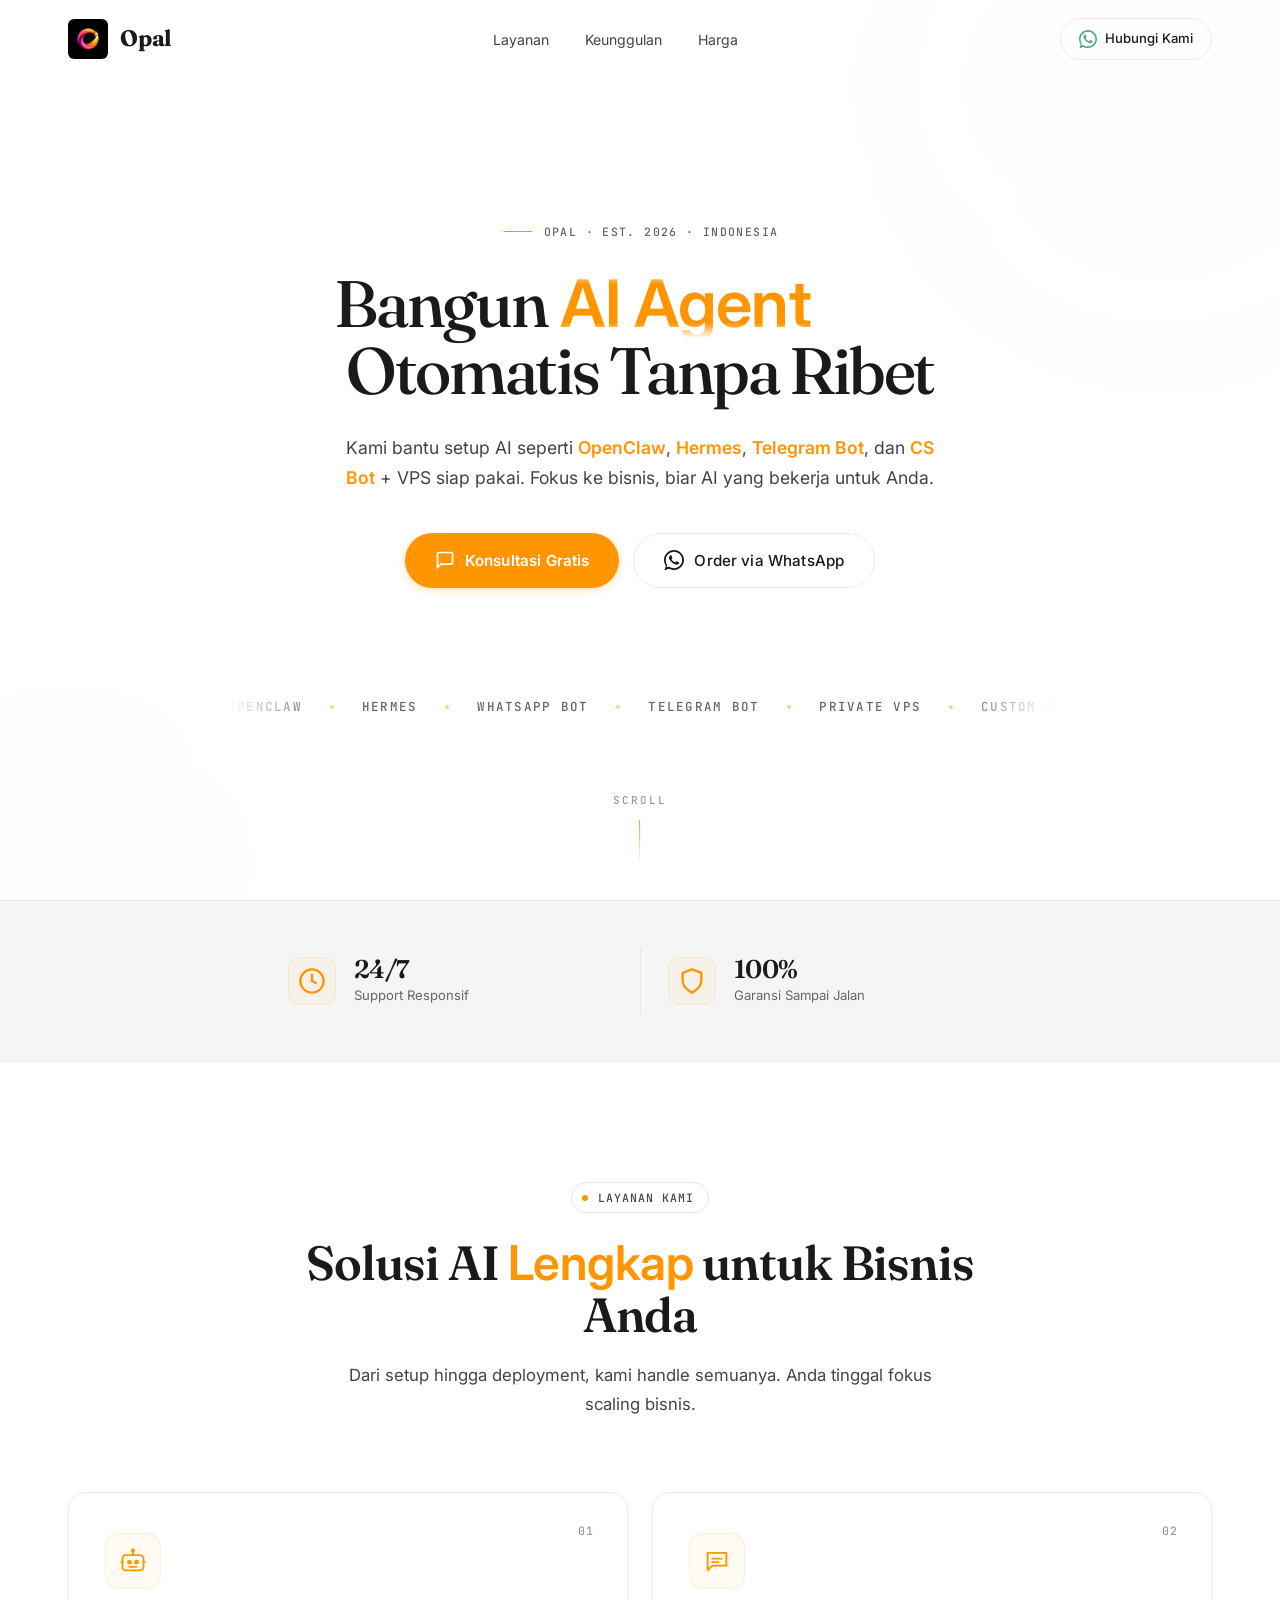
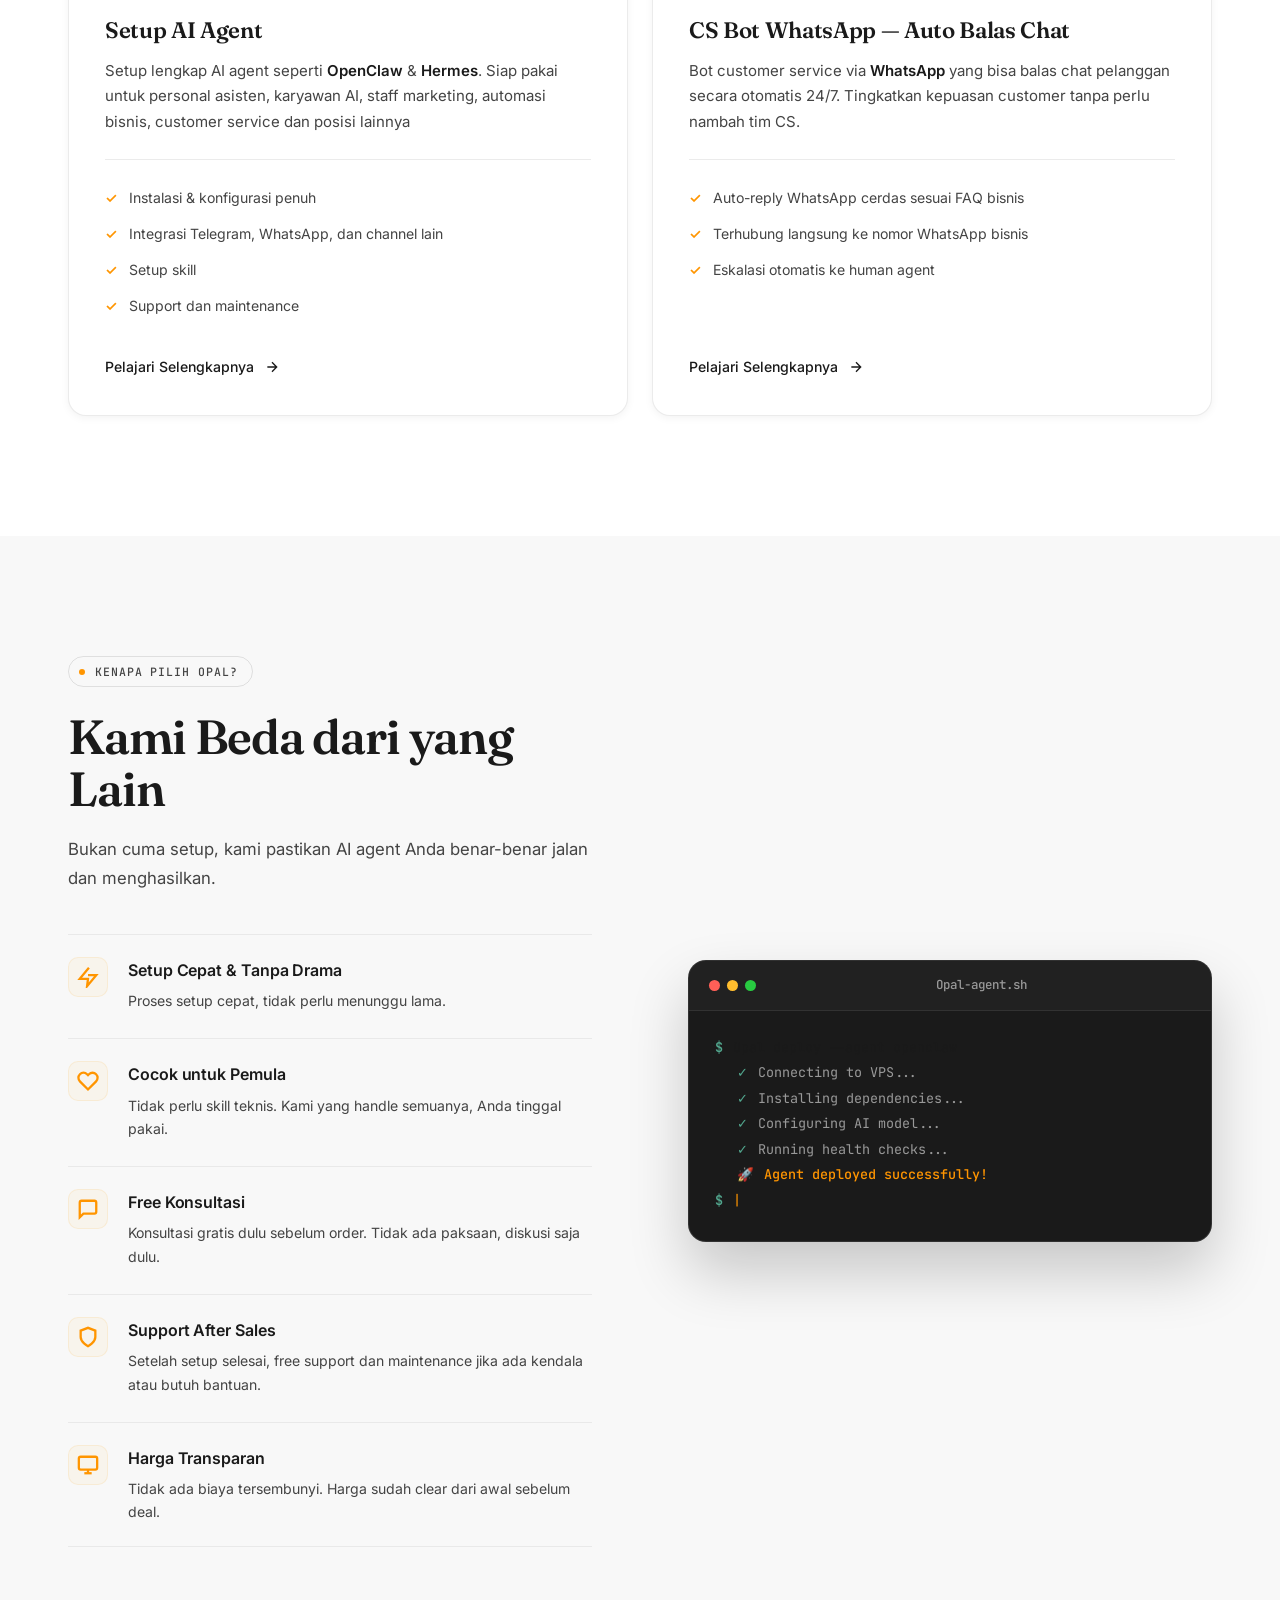
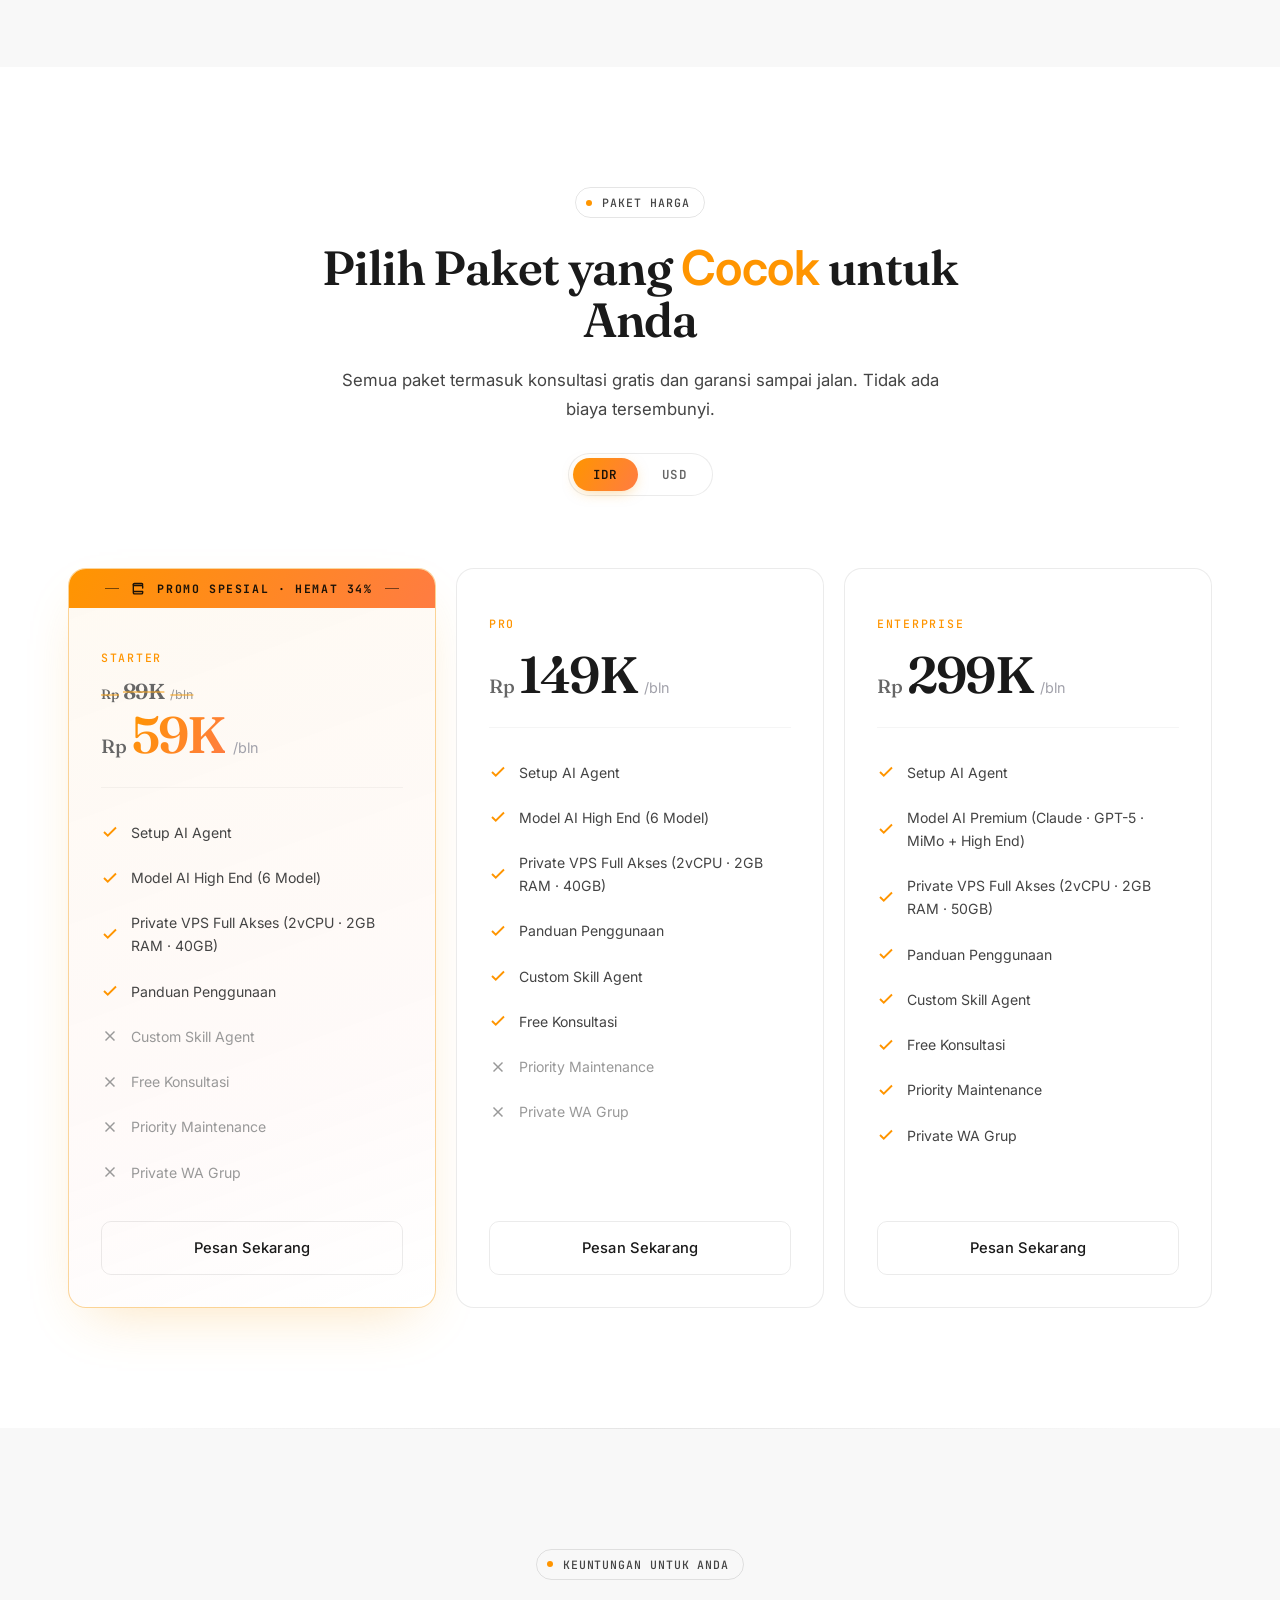
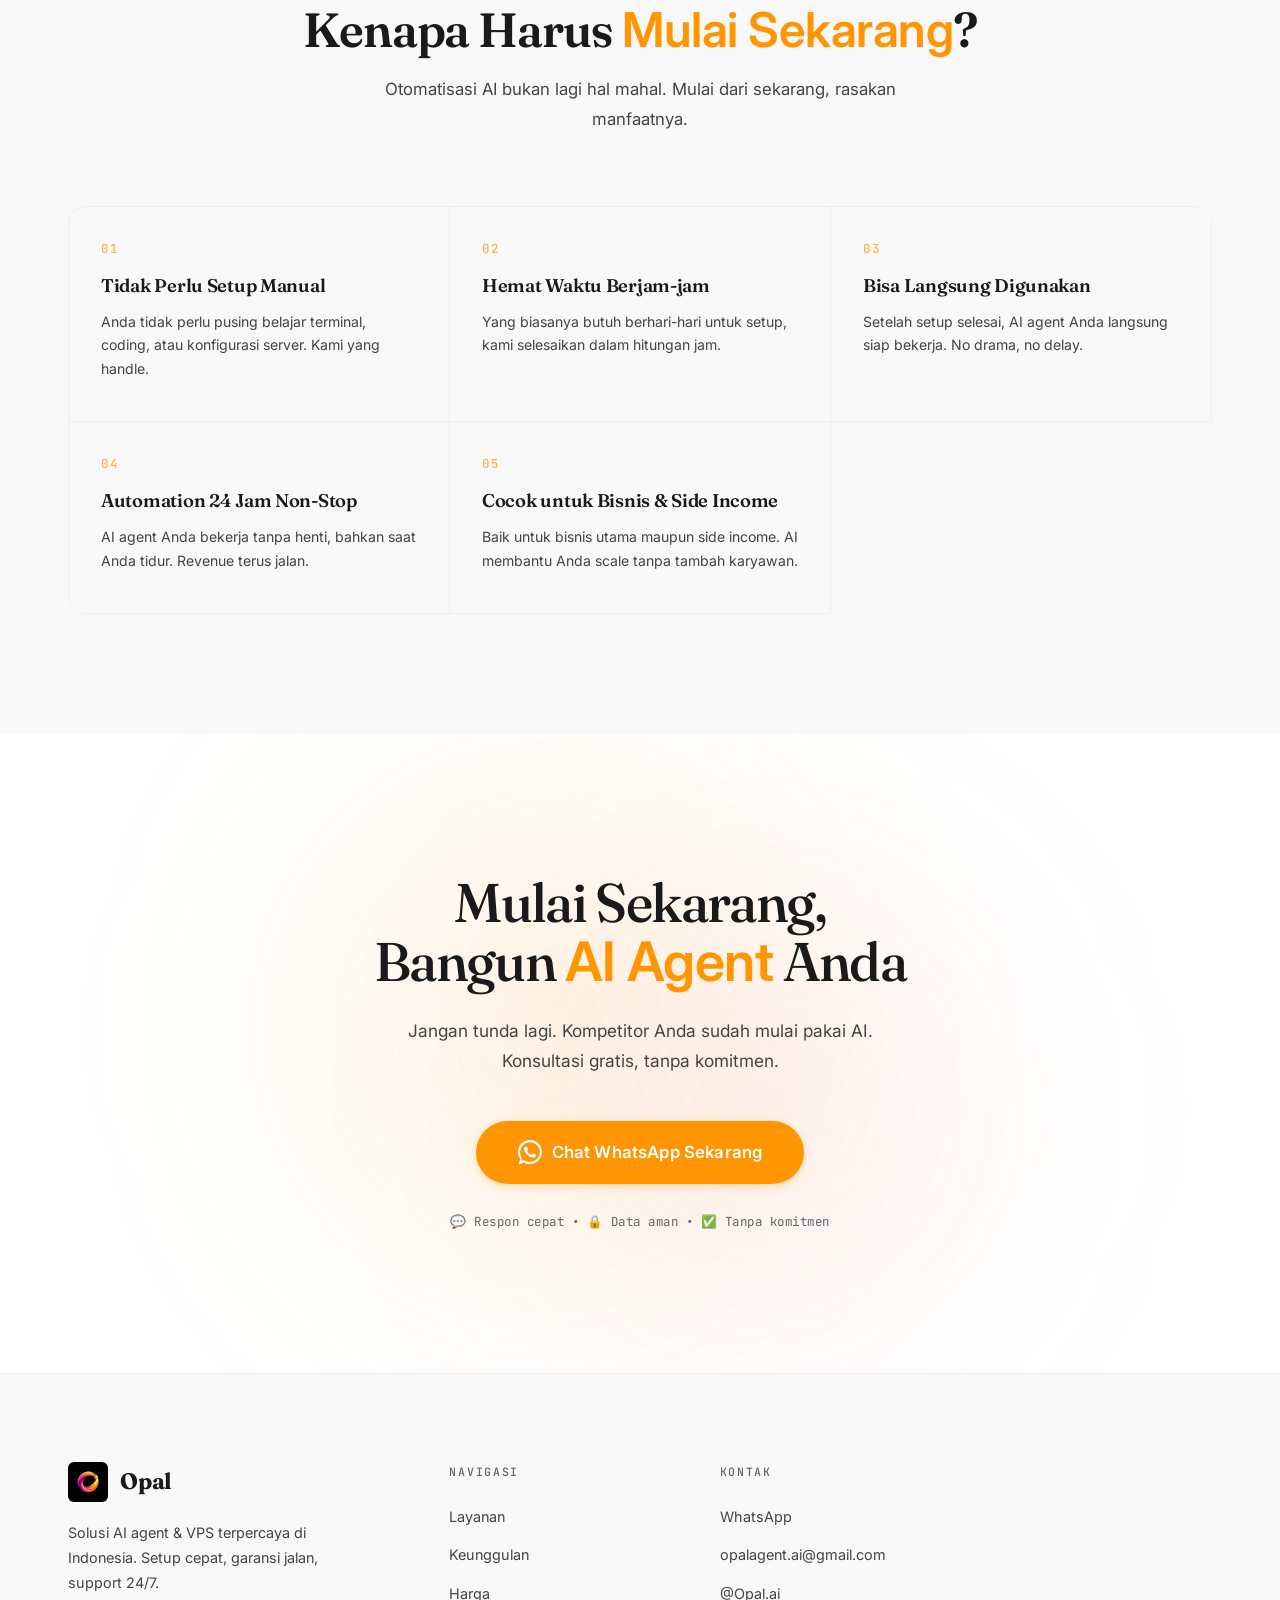
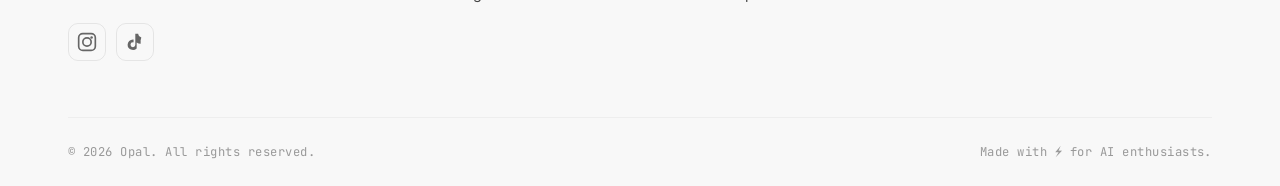
==== commit 4f10e5da: "Fix: Perbaiki tampilan mobile - center layout, lock viewport, optimize padding" ====
--- a/index.html
+++ b/index.html
@@ -3,7 +3,7 @@
 
 <head>
     <meta charset="UTF-8">
-    <meta name="viewport" content="width=device-width, initial-scale=1.0">
+    <meta name="viewport" content="width=device-width, initial-scale=1.0, maximum-scale=1.0, user-scalable=no">
     <meta name="description"
         content="Opal — Jasa setup AI Agent otomatis seperti OpenClaw, Hermes, Telegram Bot + VPS siap pakai. Konsultasi gratis, setup cepat, garansi sampai jalan.">
     <meta name="keywords"
@@ -13,7 +13,7 @@
     <link rel="preconnect" href="https://fonts.gstatic.com" crossorigin>
     <link href="https://fonts.googleapis.com/css2?family=Fraunces:ital,opsz,wght@0,9..144,400;0,9..144,600;0,9..144,700;0,9..144,800;1,9..144,400;1,9..144,600;1,9..144,700&family=Inter:wght@300;400;500;600;700;800;900&family=JetBrains+Mono:wght@400;500;600&display=swap"
         rel="stylesheet">
-    <link rel="stylesheet" href="index.css?v=2">
+    <link rel="stylesheet" href="index.css?v=4">
     <link rel="icon" type="image/png" href="logo.png">
 </head>
 
--- a/index.css
+++ b/index.css
@@ -13,42 +13,42 @@
 }
 
 :root {
-    /* Colors — warm obsidian & amber */
-    --bg-primary: #0b0a09;
-    --bg-secondary: #100e0c;
-    --bg-tertiary: #161310;
-    --bg-card: #141210;
-    --bg-card-hover: #1b1815;
-
-    --text-primary: #f5efe6;
-    --text-secondary: #b8b0a4;
-    --text-muted: #7a7268;
-    --text-faint: #4a443d;
-
-    --accent-amber: #f5a524;
-    --accent-amber-soft: #e8a84a;
-    --accent-coral: #f06f5a;
-    --accent-cream: #f1e3cf;
-    --accent-sage: #6ba585;
+    /* Colors — clean white & amber */
+    --bg-primary: #ffffff;
+    --bg-secondary: #f8f8f8;
+    --bg-tertiary: #f5f5f5;
+    --bg-card: #ffffff;
+    --bg-card-hover: #fafafa;
+
+    --text-primary: #1a1a1a;
+    --text-secondary: #444444;
+    --text-muted: #666666;
+    --text-faint: #999999;
+
+    --accent-amber: #ff9500;
+    --accent-amber-soft: #ffb84d;
+    --accent-coral: #ff6b54;
+    --accent-cream: #fff5e6;
+    --accent-sage: #52a78e;
 
     /* legacy aliases (kept for compatibility with existing class names) */
     --accent-blue: var(--accent-amber);
     --accent-purple: var(--accent-coral);
     --accent-cyan: var(--accent-sage);
 
-    --gradient-primary: linear-gradient(120deg, #f5a524 0%, #e87a5a 55%, #d85a7a 100%);
-    --gradient-warm: linear-gradient(135deg, #f7c36b 0%, #e87a5a 100%);
-    --gradient-card: linear-gradient(135deg, rgba(245, 165, 36, 0.05) 0%, rgba(240, 111, 90, 0.04) 100%);
-    --gradient-glow: radial-gradient(circle, rgba(245, 165, 36, 0.18) 0%, transparent 70%);
-
-    --border-color: rgba(245, 239, 230, 0.07);
-    --border-hairline: rgba(245, 239, 230, 0.04);
+    --gradient-primary: linear-gradient(120deg, #ff9500 0%, #ff7c42 100%);
+    --gradient-warm: linear-gradient(135deg, #ffb84d 0%, #ff9500 100%);
+    --gradient-card: linear-gradient(135deg, rgba(255, 149, 0, 0.02) 0%, rgba(255, 107, 84, 0.01) 100%);
+    --gradient-glow: radial-gradient(circle, rgba(255, 149, 0, 0.08) 0%, transparent 70%);
+
+    --border-color: rgba(0, 0, 0, 0.08);
+    --border-hairline: rgba(0, 0, 0, 0.04);
     --border-active: rgba(245, 165, 36, 0.3);
 
-    --shadow-sm: 0 2px 8px rgba(0, 0, 0, 0.4);
-    --shadow-md: 0 4px 20px rgba(0, 0, 0, 0.5);
-    --shadow-lg: 0 20px 50px rgba(0, 0, 0, 0.55);
-    --shadow-glow: 0 0 50px rgba(245, 165, 36, 0.12);
+    --shadow-sm: 0 2px 8px rgba(0, 0, 0, 0.08);
+    --shadow-md: 0 4px 20px rgba(0, 0, 0, 0.12);
+    --shadow-lg: 0 20px 50px rgba(0, 0, 0, 0.15);
+    --shadow-glow: 0 0 50px rgba(245, 165, 36, 0.15);
 
     /* Spacing */
     --container-max: 1200px;
@@ -87,18 +87,20 @@
     line-height: 1.65;
     overflow-x: hidden;
     position: relative;
-}
-
-/* subtle grain overlay — the detail that kills the "AI template" vibe */
+    width: 100%;
+    max-width: 100vw;
+}
+
+/* subtle grain overlay — disabled for clean white theme */
 body::before {
     content: '';
     position: fixed;
     inset: 0;
     pointer-events: none;
     z-index: 2;
-    opacity: 0.035;
+    opacity: 0;
     mix-blend-mode: overlay;
-    background-image: url("data:image/svg+xml;utf8,<svg xmlns='http://www.w3.org/2000/svg' width='240' height='240'><filter id='n'><feTurbulence type='fractalNoise' baseFrequency='0.9' numOctaves='2' stitchTiles='stitch'/><feColorMatrix values='0 0 0 0 1  0 0 0 0 1  0 0 0 0 1  0 0 0 0.6 0'/></filter><rect width='100%' height='100%' filter='url(%23n)'/></svg>");
+    background-image: none;
 }
 
 a {
@@ -119,11 +121,12 @@
 
 ::selection {
     background: var(--accent-amber);
-    color: #1b1208;
+    color: #1a1a1a;
 }
 
 .container {
     max-width: var(--container-max);
+    width: 100%;
     margin: 0 auto;
     padding: 0 28px;
     position: relative;
@@ -132,12 +135,9 @@
 
 /* === GRADIENT TEXT === */
 .gradient-text {
-    background: var(--gradient-primary);
-    -webkit-background-clip: text;
-    background-clip: text;
-    -webkit-text-fill-color: transparent;
-    font-family: var(--font-serif);
-    font-style: italic;
+    color: var(--accent-amber);
+    font-family: var(--font-sans);
+    font-style: normal;
     font-weight: 600;
     letter-spacing: -0.01em;
 }
@@ -158,7 +158,7 @@
     padding: 5px 14px 5px 10px;
     border-radius: var(--radius-full);
     background: transparent;
-    border: 1px solid var(--border-color);
+    border: 1px solid rgba(0, 0, 0, 0.1);
     color: var(--text-secondary);
     font-family: var(--font-mono);
     font-size: 0.72rem;
@@ -174,7 +174,7 @@
     height: 6px;
     border-radius: 50%;
     background: var(--accent-amber);
-    box-shadow: 0 0 0 3px rgba(245, 165, 36, 0.15);
+    box-shadow: none;
 }
 
 .section-title {
@@ -231,27 +231,28 @@
 }
 
 .btn-primary {
-    background: var(--gradient-primary);
-    color: #1b1208;
+    background: var(--accent-amber);
+    color: #ffffff;
     font-weight: 600;
-    box-shadow: 0 8px 28px -10px rgba(245, 165, 36, 0.55), inset 0 1px 0 rgba(255, 255, 255, 0.25);
+    box-shadow: 0 2px 8px rgba(255, 149, 0, 0.3);
 }
 
 .btn-primary:hover {
+    background: #ff8c00;
     transform: translateY(-1px);
-    box-shadow: 0 14px 38px -10px rgba(245, 165, 36, 0.7), inset 0 1px 0 rgba(255, 255, 255, 0.35);
+    box-shadow: 0 4px 12px rgba(255, 149, 0, 0.4);
 }
 
 .btn-secondary {
-    background: rgba(245, 239, 230, 0.04);
+    background: transparent;
     color: var(--text-primary);
     border: 1px solid var(--border-color);
     backdrop-filter: blur(10px);
 }
 
 .btn-secondary:hover {
-    background: rgba(245, 239, 230, 0.07);
-    border-color: rgba(245, 239, 230, 0.14);
+    background: rgba(245, 165, 36, 0.05);
+    border-color: rgba(245, 165, 36, 0.3);
     transform: translateY(-1px);
 }
 
@@ -297,7 +298,7 @@
 }
 
 .navbar.scrolled {
-    background: rgba(11, 10, 9, 0.78);
+    background: rgba(255, 255, 255, 0.95);
     backdrop-filter: blur(18px) saturate(140%);
     -webkit-backdrop-filter: blur(18px) saturate(140%);
     border-bottom: 1px solid var(--border-hairline);
@@ -335,6 +336,7 @@
     display: flex;
     align-items: center;
     gap: 36px;
+    z-index: 1001;
 }
 
 .nav-links a {
@@ -384,7 +386,7 @@
 
 .nav-cta:hover {
     border-color: var(--accent-amber);
-    background: rgba(245, 165, 36, 0.06);
+    background: rgba(255, 149, 0, 0.05);
 }
 
 .nav-toggle {
@@ -439,6 +441,7 @@
     border-radius: 50%;
     filter: blur(110px);
     will-change: transform;
+    opacity: 0.3;
 }
 
 .hero-glow-1 {
@@ -446,7 +449,7 @@
     right: -15%;
     width: 620px;
     height: 620px;
-    background: rgba(245, 165, 36, 0.14);
+    background: rgba(255, 149, 0, 0.03);
 }
 
 .hero-glow-2 {
@@ -454,15 +457,13 @@
     left: -15%;
     width: 520px;
     height: 520px;
-    background: rgba(240, 111, 90, 0.1);
+    background: rgba(255, 107, 84, 0.02);
 }
 
 .hero-grid-overlay {
     position: absolute;
     inset: 0;
-    background-image:
-        linear-gradient(rgba(245, 239, 230, 0.025) 1px, transparent 1px),
-        linear-gradient(90deg, rgba(245, 239, 230, 0.025) 1px, transparent 1px);
+    background-image: none;
     background-size: 72px 72px;
     mask-image: radial-gradient(ellipse 70% 60% at 70% 30%, black 10%, transparent 75%);
     -webkit-mask-image: radial-gradient(ellipse 70% 60% at 70% 30%, black 10%, transparent 75%);
@@ -519,18 +520,19 @@
     width: clamp(96px, 12vw, 132px);
     height: auto;
     border-radius: 28px;
-    filter: drop-shadow(0 18px 40px rgba(245, 165, 36, 0.35));
-    animation: logo-float 5.5s ease-in-out infinite;
+    filter: drop-shadow(0 4px 12px rgba(0, 0, 0, 0.15));
+    animation: none;
 }
 
 .hero-logo-glow {
     position: absolute;
     inset: -45%;
     z-index: 1;
-    background: radial-gradient(circle at center, rgba(245, 165, 36, 0.4), transparent 65%);
+    background: none;
     filter: blur(28px);
-    animation: logo-pulse 4s ease-in-out infinite;
+    animation: none;
     pointer-events: none;
+    opacity: 0;
 }
 
 @keyframes logo-float {
@@ -541,7 +543,7 @@
     }
 
     50% {
-        transform: translateY(-6px);
+        transform: translateY(0);
     }
 }
 
@@ -549,13 +551,13 @@
 
     0%,
     100% {
-        opacity: 0.65;
+        opacity: 0;
         transform: scale(1);
     }
 
     50% {
-        opacity: 1;
-        transform: scale(1.08);
+        opacity: 0;
+        transform: scale(1);
     }
 }
 
@@ -581,12 +583,9 @@
     align-items: center;
     height: 1.05em;
     padding: 0 0.05em;
-    background: var(--gradient-primary);
-    -webkit-background-clip: text;
-    background-clip: text;
-    -webkit-text-fill-color: transparent;
-    font-family: var(--font-serif);
-    font-style: italic;
+    color: var(--accent-amber);
+    font-family: var(--font-sans);
+    font-style: normal;
     font-weight: 600;
     letter-spacing: -0.01em;
     white-space: nowrap;
@@ -740,7 +739,7 @@
 }
 
 .hero-subtitle strong {
-    color: var(--accent-cream);
+    color: var(--accent-amber);
     font-weight: 600;
 }
 
@@ -765,22 +764,21 @@
 .mockup-glow {
     position: absolute;
     inset: -40px;
-    background: radial-gradient(ellipse 70% 60% at 60% 30%, rgba(245, 165, 36, 0.18), transparent 70%);
+    background: none;
     filter: blur(40px);
     pointer-events: none;
     z-index: 0;
+    opacity: 0;
 }
 
 .hero-mockup {
     position: relative;
     z-index: 1;
-    background: linear-gradient(160deg, #15110d 0%, #100d0a 100%);
-    border: 1px solid rgba(245, 239, 230, 0.07);
+    background: #fafafa;
+    border: 1px solid rgba(0, 0, 0, 0.1);
     border-radius: var(--radius-lg);
     overflow: hidden;
-    box-shadow:
-        0 30px 80px -20px rgba(0, 0, 0, 0.7),
-        0 0 0 1px rgba(245, 165, 36, 0.05) inset;
+    box-shadow: 0 4px 12px rgba(0, 0, 0, 0.08);
 }
 
 .mockup-header {
@@ -788,8 +786,8 @@
     align-items: center;
     gap: 14px;
     padding: 12px 16px;
-    background: rgba(245, 239, 230, 0.025);
-    border-bottom: 1px solid rgba(245, 239, 230, 0.05);
+    background: rgba(0, 0, 0, 0.02);
+    border-bottom: 1px solid rgba(0, 0, 0, 0.08);
 }
 
 .mockup-dots {
@@ -825,7 +823,7 @@
     color: var(--text-muted);
     letter-spacing: 0.04em;
     padding: 4px 12px;
-    background: rgba(11, 10, 9, 0.6);
+    background: rgba(0, 0, 0, 0.02);
     border-radius: var(--radius-full);
     border: 1px solid var(--border-hairline);
 }
@@ -864,7 +862,7 @@
     justify-content: space-between;
     gap: 12px;
     padding-bottom: 16px;
-    border-bottom: 1px solid var(--border-hairline);
+    border-bottom: 1px solid rgba(0, 0, 0, 0.08);
 }
 
 .mockup-agent {
@@ -877,8 +875,8 @@
     width: 38px;
     height: 38px;
     border-radius: 10px;
-    background: linear-gradient(135deg, rgba(245, 165, 36, 0.18), rgba(240, 111, 90, 0.12));
-    border: 1px solid rgba(245, 165, 36, 0.25);
+    background: rgba(255, 149, 0, 0.08);
+    border: 1px solid rgba(255, 149, 0, 0.2);
     display: flex;
     align-items: center;
     justify-content: center;
@@ -939,7 +937,7 @@
 
 .chat-user {
     align-self: flex-start;
-    background: rgba(245, 239, 230, 0.05);
+    background: rgba(0, 0, 0, 0.03);
     border: 1px solid var(--border-hairline);
     color: var(--text-secondary);
     border-bottom-left-radius: 4px;
@@ -947,8 +945,8 @@
 
 .chat-ai {
     align-self: flex-end;
-    background: linear-gradient(135deg, rgba(245, 165, 36, 0.14), rgba(240, 111, 90, 0.1));
-    border: 1px solid rgba(245, 165, 36, 0.2);
+    background: rgba(255, 149, 0, 0.08);
+    border: 1px solid rgba(255, 149, 0, 0.2);
     color: var(--text-primary);
     border-bottom-right-radius: 4px;
 }
@@ -959,7 +957,7 @@
     align-items: center;
     gap: 4px;
     padding: 10px 14px;
-    background: rgba(245, 239, 230, 0.04);
+    background: rgba(0, 0, 0, 0.02);
     border: 1px solid var(--border-hairline);
     border-radius: 14px;
     border-bottom-left-radius: 4px;
@@ -1001,7 +999,7 @@
     grid-template-columns: repeat(3, 1fr);
     gap: 10px;
     padding-top: 16px;
-    border-top: 1px solid var(--border-hairline);
+    border-top: 1px solid rgba(0, 0, 0, 0.08);
 }
 
 .mockup-stat {
@@ -1009,7 +1007,7 @@
     flex-direction: column;
     gap: 3px;
     padding: 10px 12px;
-    background: rgba(245, 239, 230, 0.025);
+    background: rgba(0, 0, 0, 0.02);
     border: 1px solid var(--border-hairline);
     border-radius: var(--radius-md);
 }
@@ -1038,12 +1036,12 @@
     align-items: center;
     gap: 11px;
     padding: 11px 16px;
-    background: rgba(20, 18, 16, 0.92);
+    background: rgba(255, 255, 255, 0.95);
     backdrop-filter: blur(20px);
     -webkit-backdrop-filter: blur(20px);
-    border: 1px solid rgba(245, 239, 230, 0.08);
+    border: 1px solid rgba(0, 0, 0, 0.1);
     border-radius: var(--radius-md);
-    box-shadow: 0 12px 40px rgba(0, 0, 0, 0.5);
+    box-shadow: 0 12px 40px rgba(0, 0, 0, 0.1);
     animation: float 7s ease-in-out infinite;
 }
 
@@ -1072,8 +1070,8 @@
     display: flex;
     align-items: center;
     justify-content: center;
-    background: rgba(245, 165, 36, 0.08);
-    border: 1px solid rgba(245, 165, 36, 0.18);
+    background: rgba(255, 149, 0, 0.08);
+    border: 1px solid rgba(255, 149, 0, 0.2);
     border-radius: 8px;
     color: var(--accent-amber);
     flex-shrink: 0;
@@ -1181,7 +1179,7 @@
     padding: 36px 0;
     border-top: 1px solid var(--border-hairline);
     border-bottom: 1px solid var(--border-hairline);
-    background: var(--bg-secondary);
+    background: #f5f5f5;
 }
 
 .trust-grid {
@@ -1200,7 +1198,7 @@
     top: 12%;
     bottom: 12%;
     width: 1px;
-    background: var(--border-hairline);
+    background: rgba(0, 0, 0, 0.06);
 }
 
 .trust-item {
@@ -1248,7 +1246,7 @@
 /* === SERVICES SECTION === */
 .services-section {
     padding: var(--section-padding);
-    background: var(--bg-primary);
+    background: #ffffff;
     position: relative;
 }
 
@@ -1268,6 +1266,7 @@
     overflow: hidden;
     display: flex;
     flex-direction: column;
+    box-shadow: 0 2px 8px rgba(0, 0, 0, 0.05);
 }
 
 .service-card::before {
@@ -1275,7 +1274,7 @@
     position: absolute;
     inset: 0;
     background:
-        radial-gradient(circle at 0% 0%, rgba(245, 165, 36, 0.08), transparent 40%);
+        radial-gradient(circle at 0% 0%, rgba(245, 165, 36, 0.05), transparent 40%);
     opacity: 0;
     transition: opacity var(--transition-base);
     pointer-events: none;
@@ -1333,14 +1332,14 @@
     left: -18px;
     width: 92px;
     height: 92px;
-    background: var(--gradient-glow);
+    background: none;
     border-radius: 50%;
     opacity: 0;
     transition: opacity var(--transition-slow);
 }
 
 .service-card:hover .service-icon-bg {
-    opacity: 1;
+    opacity: 0;
 }
 
 .service-title {
@@ -1367,7 +1366,7 @@
 .service-features {
     margin-bottom: 28px;
     padding-top: 20px;
-    border-top: 1px solid var(--border-hairline);
+    border-top: 1px solid rgba(0, 0, 0, 0.08);
 }
 
 .service-features li {
@@ -1381,13 +1380,15 @@
 }
 
 .service-features li::before {
-    content: '';
+    content: '✓';
     display: inline-block;
-    width: 14px;
+    width: auto;
     height: 1px;
-    background: var(--accent-amber);
-    margin-top: 12px;
+    background: none;
+    margin-top: 0;
     flex-shrink: 0;
+    color: var(--accent-amber);
+    font-weight: 600;
 }
 
 .service-link {
@@ -1417,7 +1418,7 @@
 /* === ADVANTAGES SECTION === */
 .advantages-section {
     padding: var(--section-padding);
-    background: var(--bg-secondary);
+    background: #f8f8f8;
     position: relative;
 }
 
@@ -1429,8 +1430,9 @@
     transform: translateX(-50%);
     width: 80%;
     max-width: 1080px;
-    height: 1px;
-    background: linear-gradient(90deg, transparent, var(--border-color), transparent);
+    height: 0;
+    background: none;
+    opacity: 0;
 }
 
 .advantages-layout {
@@ -1461,12 +1463,12 @@
     display: flex;
     gap: 20px;
     padding: 22px 0;
-    border-top: 1px solid var(--border-hairline);
+    border-top: 1px solid rgba(0, 0, 0, 0.06);
     transition: var(--transition-base);
 }
 
 .advantage-item:last-child {
-    border-bottom: 1px solid var(--border-hairline);
+    border-bottom: 1px solid rgba(0, 0, 0, 0.06);
 }
 
 .advantage-item:hover {
@@ -1510,18 +1512,19 @@
     content: '';
     position: absolute;
     inset: -20px;
-    background: radial-gradient(circle at center, rgba(245, 165, 36, 0.08), transparent 65%);
+    background: none;
     filter: blur(30px);
     pointer-events: none;
+    opacity: 0;
 }
 
 .adv-terminal {
     position: relative;
-    background: #0a0908;
-    border: 1px solid rgba(245, 239, 230, 0.08);
+    background: #1a1a1a;
+    border: 1px solid rgba(255, 255, 255, 0.1);
     border-radius: var(--radius-lg);
     overflow: hidden;
-    box-shadow: 0 30px 60px rgba(0, 0, 0, 0.6);
+    box-shadow: 0 30px 60px rgba(0, 0, 0, 0.2);
 }
 
 .terminal-header {
@@ -1529,8 +1532,8 @@
     align-items: center;
     gap: 16px;
     padding: 14px 20px;
-    background: rgba(245, 239, 230, 0.02);
-    border-bottom: 1px solid rgba(245, 239, 230, 0.05);
+    background: rgba(255, 255, 255, 0.03);
+    border-bottom: 1px solid rgba(255, 255, 255, 0.08);
 }
 
 .terminal-dots {
@@ -1559,7 +1562,7 @@
 .terminal-title {
     font-family: var(--font-mono);
     font-size: 0.78rem;
-    color: var(--text-muted);
+    color: #999999;
     font-weight: 500;
     margin-left: auto;
     margin-right: auto;
@@ -1589,7 +1592,7 @@
 
 .t-output {
     padding-left: 22px;
-    color: var(--text-secondary);
+    color: #999999;
 }
 
 .t-success {
@@ -2340,28 +2343,42 @@
         --section-padding: 80px 0;
     }
 
+    html {
+        font-size: 16px;
+    }
+
     .container {
         padding: 0 20px;
+        max-width: 100%;
     }
 
     .nav-links {
         position: fixed;
         top: 0;
         right: -100%;
-        width: 280px;
+        width: clamp(260px, 82vw, 320px);
+        max-width: 320px;
         height: 100vh;
         flex-direction: column;
-        background: rgba(11, 10, 9, 0.97);
-        backdrop-filter: blur(30px);
-        padding: 110px 32px 32px;
-        gap: 28px;
-        transition: var(--transition-base);
-        border-left: 1px solid var(--border-color);
+        background: #ffffff;
+        padding: 100px 28px 32px;
+        gap: 24px;
+        transition: transform var(--transition-base), right var(--transition-base);
+        transform: translateX(100%);
+        box-shadow: -14px 0 32px rgba(0, 0, 0, 0.08);
+        border-left: 1px solid rgba(0, 0, 0, 0.05);
         align-items: flex-start;
     }
 
     .nav-links.open {
         right: 0;
+        transform: translateX(0);
+    }
+
+    .nav-links a {
+        width: 100%;
+        font-size: 1rem;
+        padding: 12px 0;
     }
 
     .nav-cta {
@@ -2373,11 +2390,16 @@
     }
 
     .hero {
-        padding: 110px 0 70px;
+        padding: 130px 0 72px;
     }
 
     .hero-title {
         font-size: clamp(2rem, 9vw, 2.8rem);
+        line-height: 1.15;
+    }
+
+    .hero-subtitle {
+        max-width: 100%;
     }
 
     .hero-float-card,
@@ -2482,6 +2504,14 @@
 }
 
 @media (max-width: 480px) {
+    html {
+        font-size: 15px;
+    }
+
+    .container {
+        padding: 0 18px;
+    }
+
     .hero-cta-group {
         flex-direction: column;
         align-items: stretch;
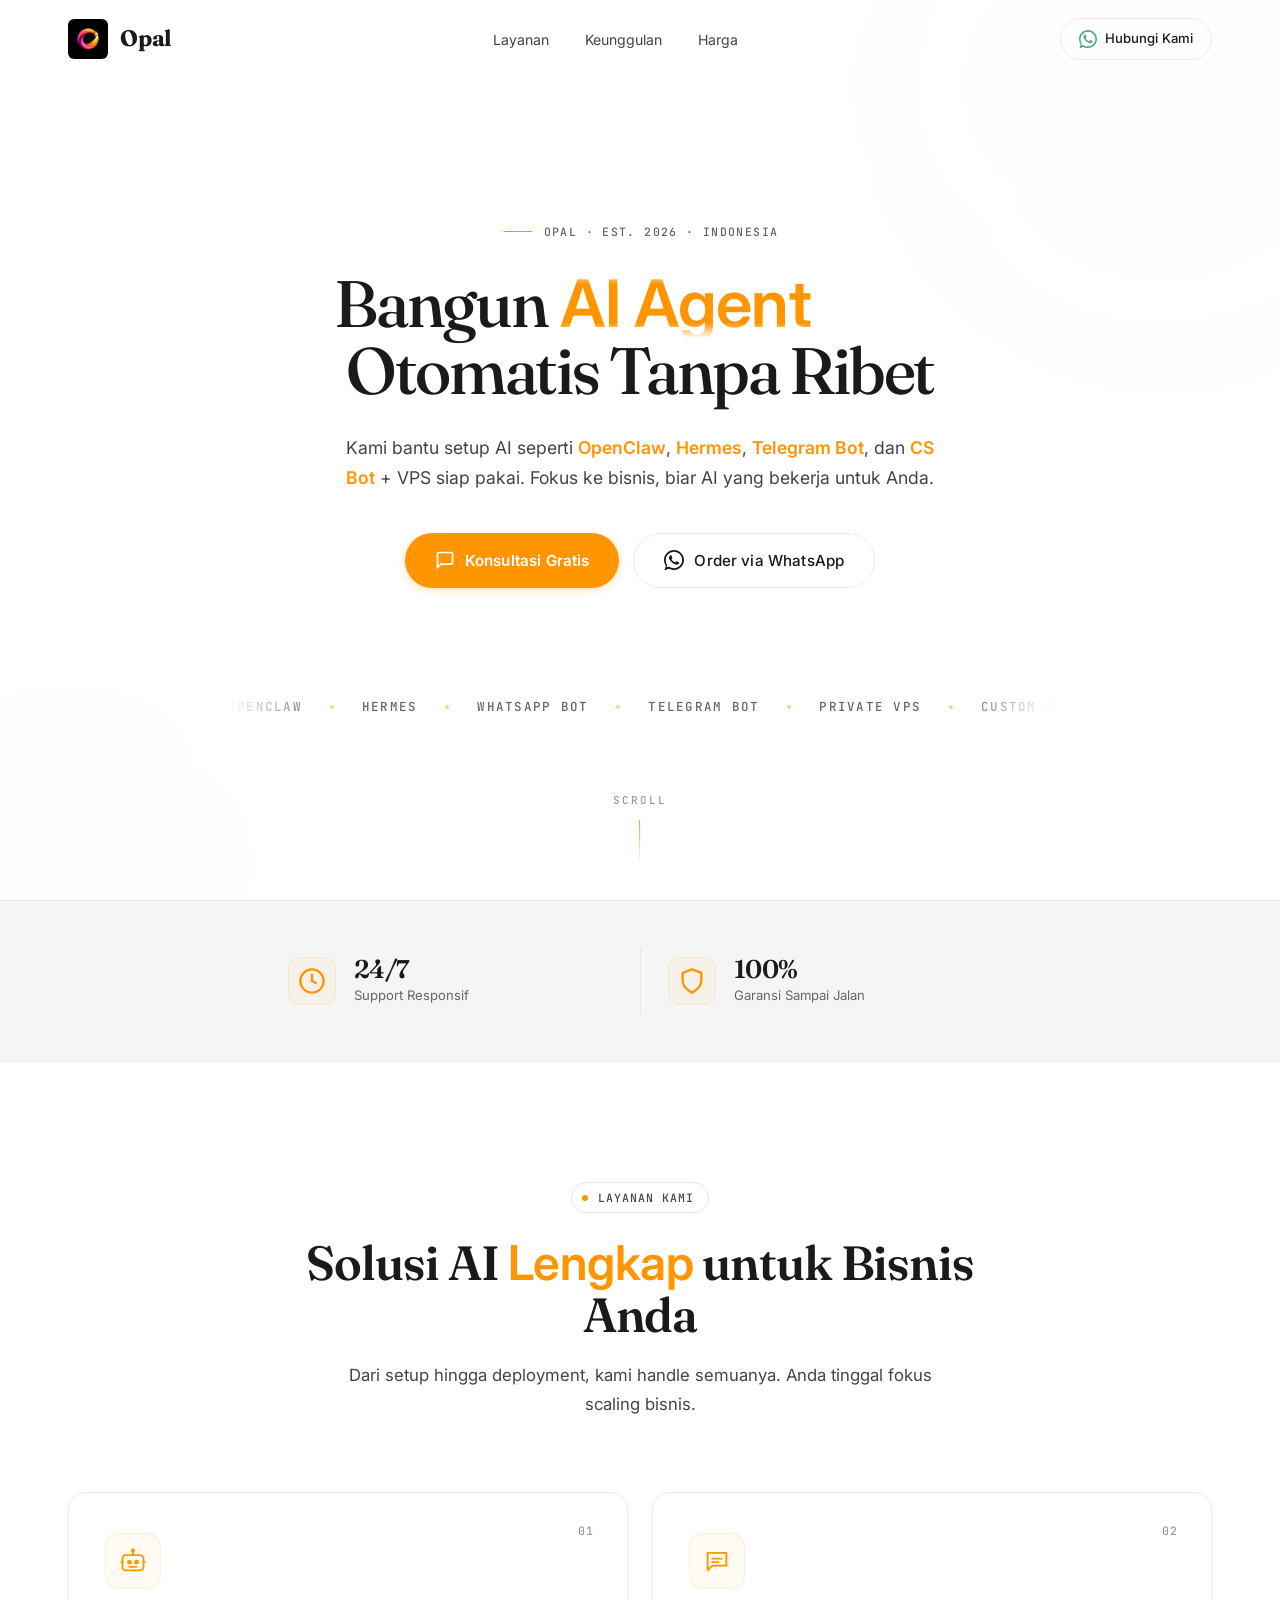
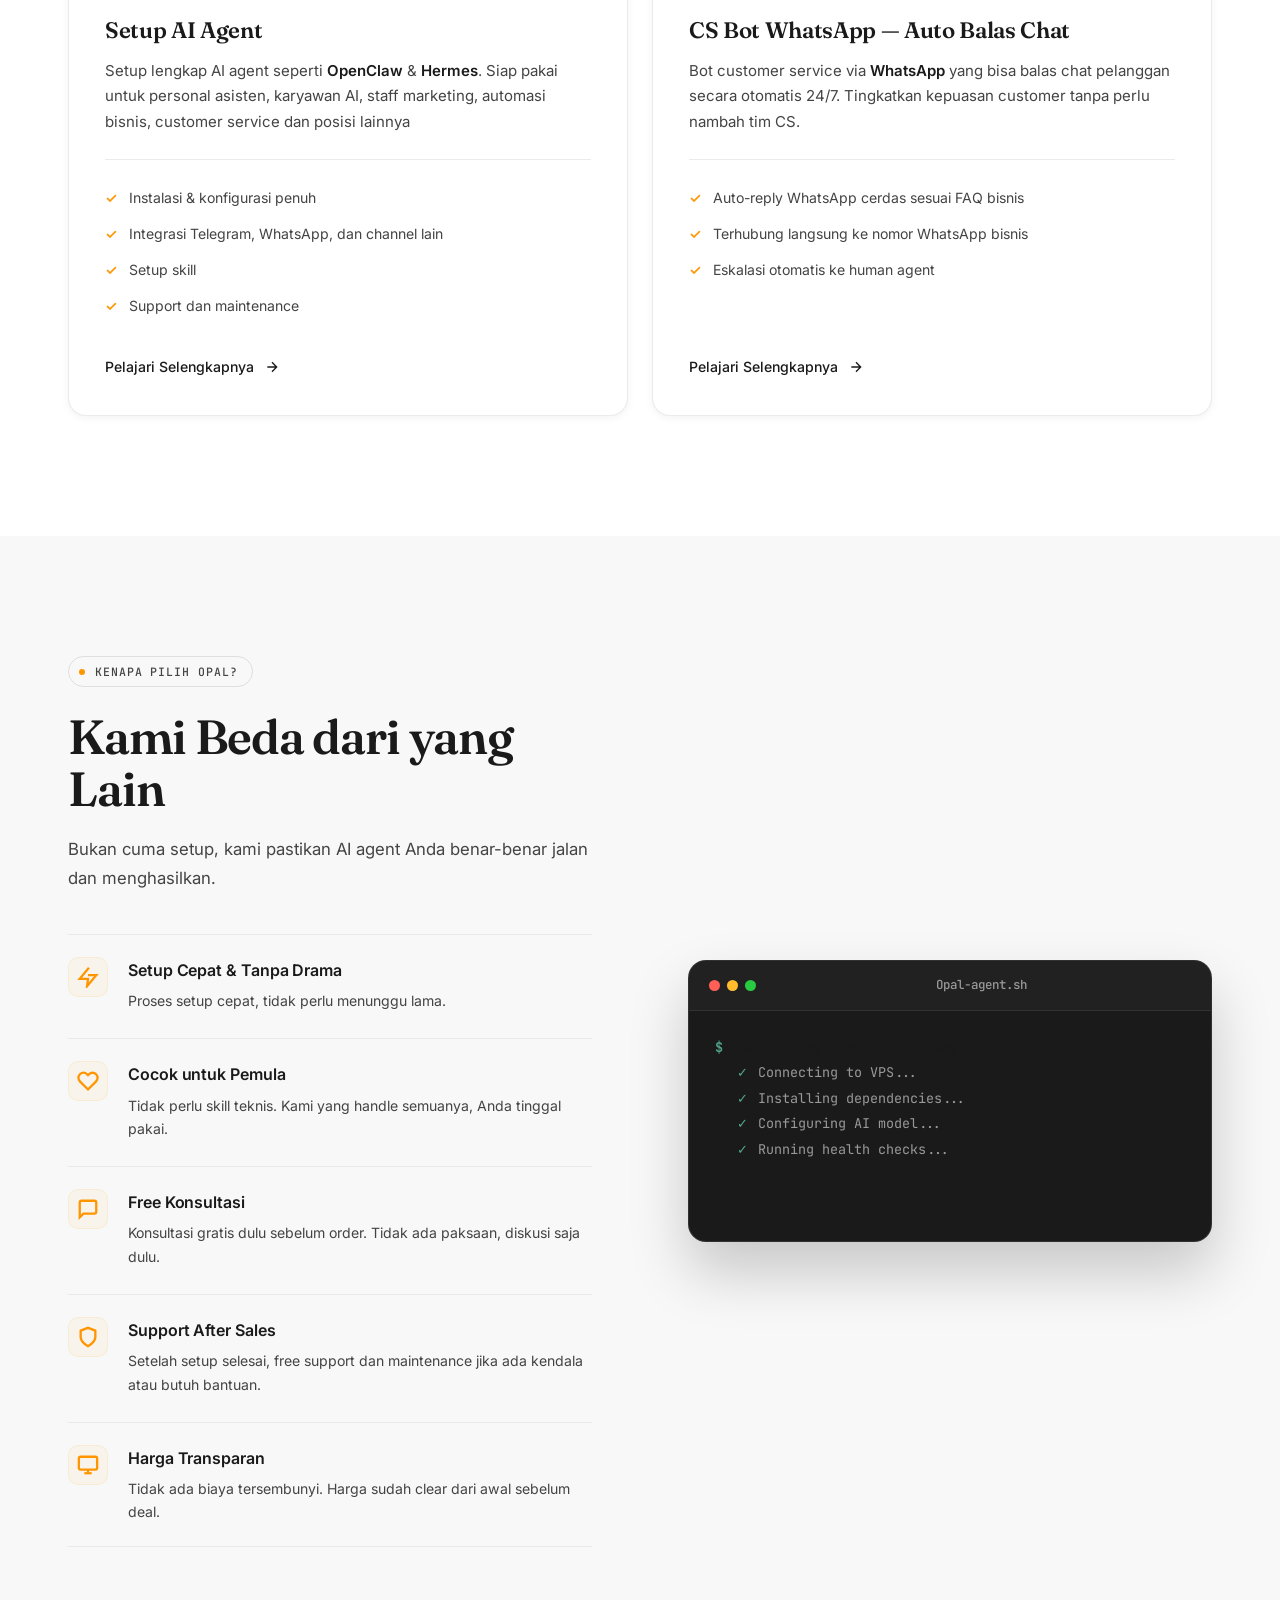
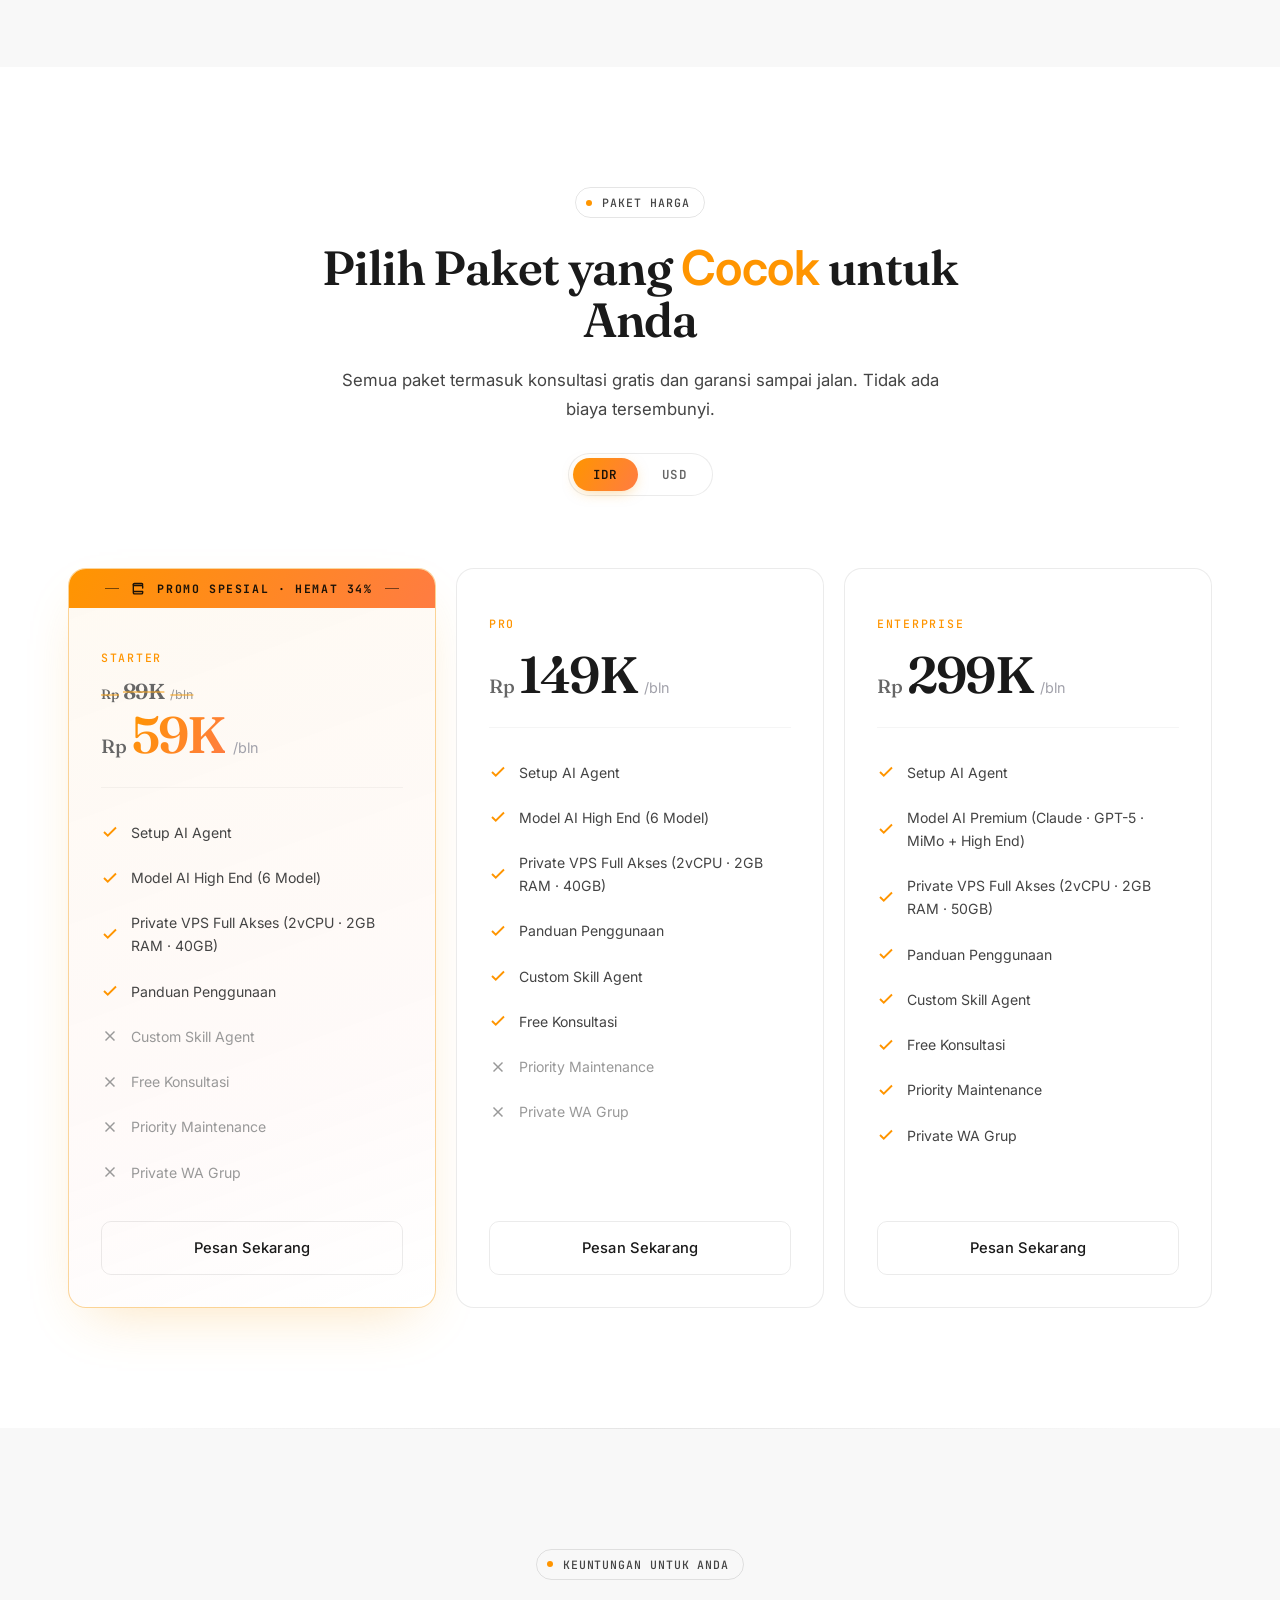
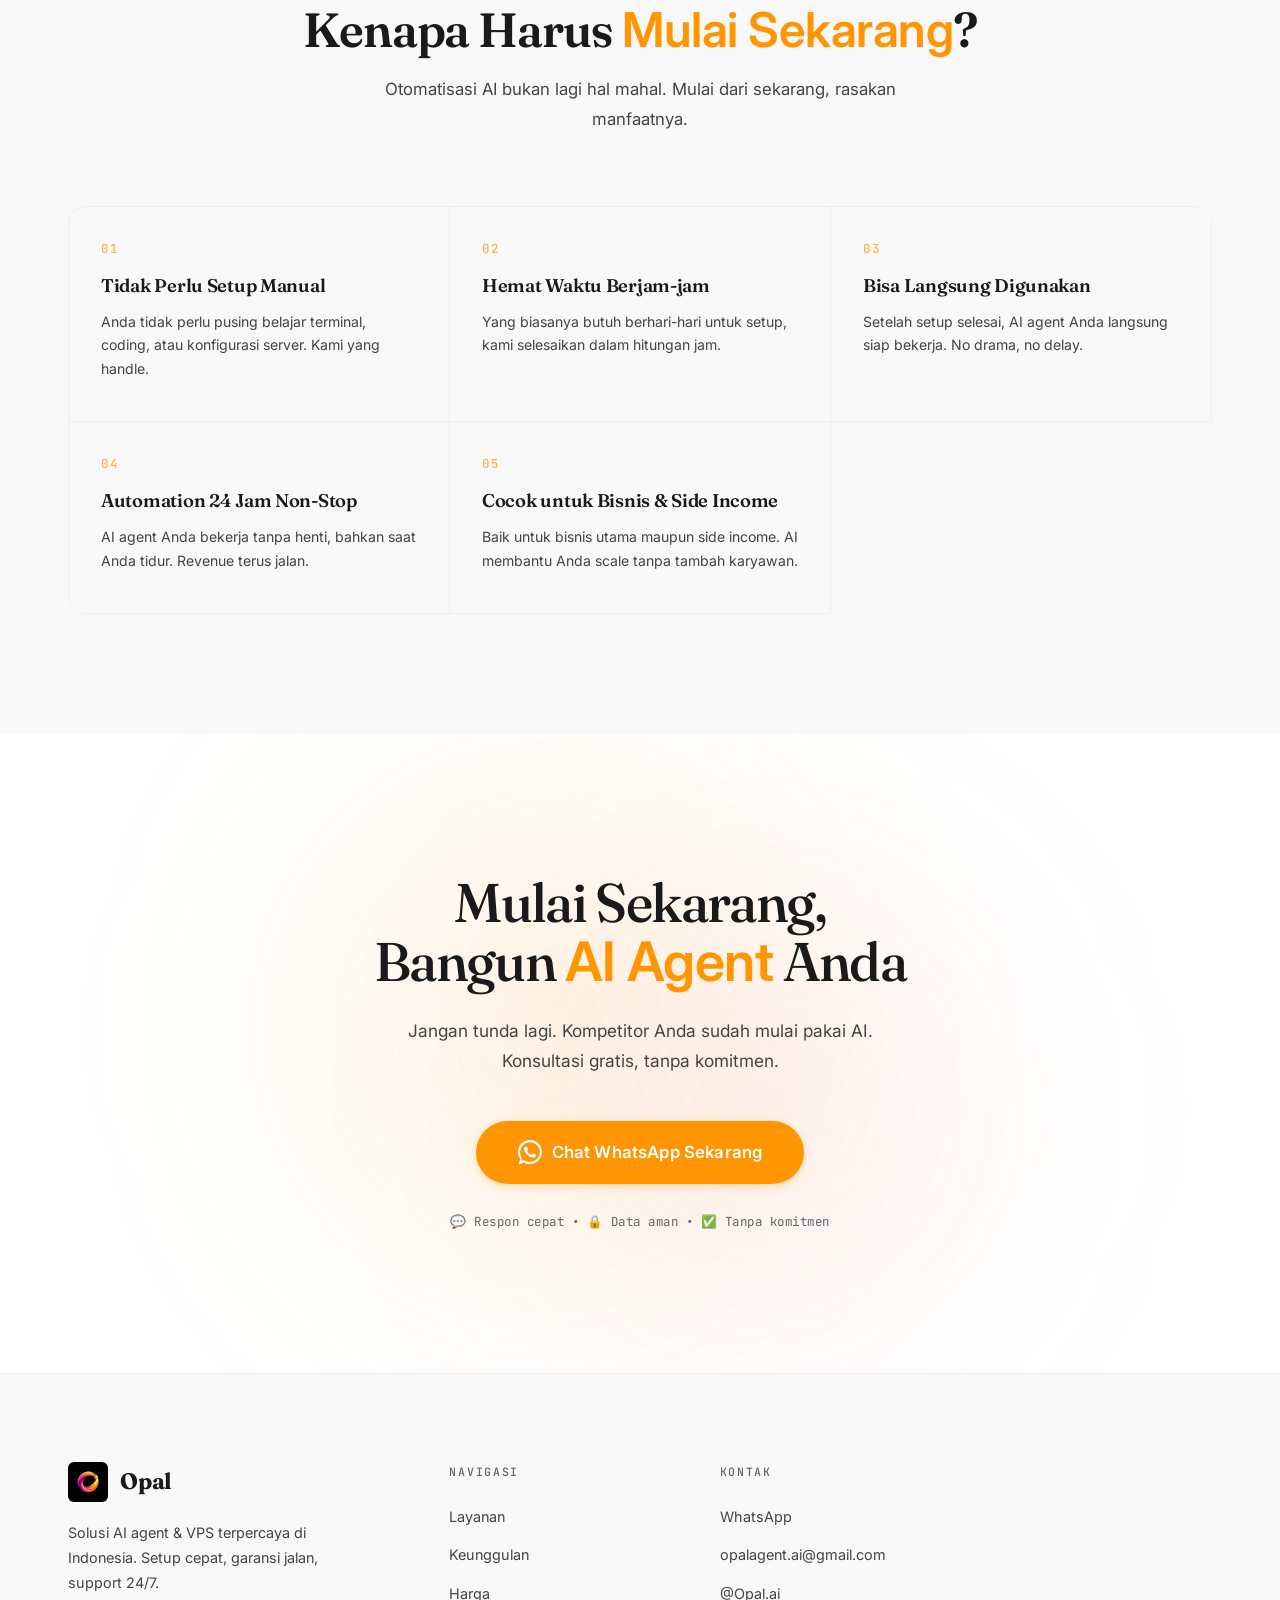
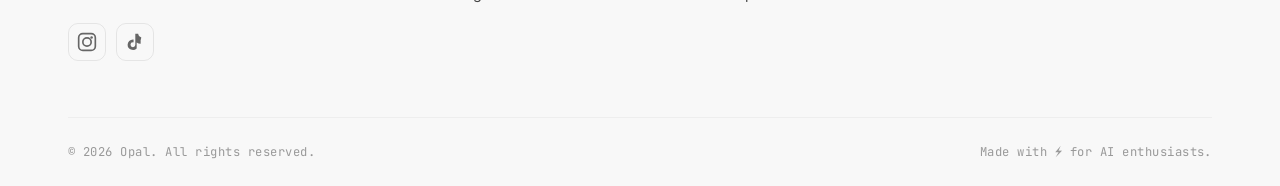
==== commit e627c183: "SEO: Add robots.txt, sitemap.xml, Open Graph, structured data (JSON-LD) for AI discoverability" ====
--- a/index.html
+++ b/index.html
@@ -7,8 +7,90 @@
     <meta name="description"
         content="Opal — Jasa setup AI Agent otomatis seperti OpenClaw, Hermes, Telegram Bot + VPS siap pakai. Konsultasi gratis, setup cepat, garansi sampai jalan.">
     <meta name="keywords"
-        content="AI agent, setup AI, OpenClaw, Hermes, Telegram bot, VPS, automation, jasa AI Indonesia">
+        content="AI agent, setup AI, OpenClaw, Hermes, Telegram bot, VPS, automation, jasa AI Indonesia, jasa chatbot, setup chatbot WhatsApp, AI agent Indonesia, agen AI otomatis, jasa AI murah, VPS murah Indonesia, chatbot bisnis, otomasi bisnis, AI customer service, virtual assistant Indonesia">
     <title>Opal — Bangun AI Agent Otomatis Tanpa Ribet</title>
+    <link rel="canonical" href="https://opalagent.my.id/">
+
+    <!-- Open Graph / WhatsApp / Telegram / Social Media -->
+    <meta property="og:type" content="website">
+    <meta property="og:url" content="https://opalagent.my.id/">
+    <meta property="og:title" content="Opal — Bangun AI Agent Otomatis Tanpa Ribet">
+    <meta property="og:description" content="Jasa setup AI Agent otomatis: Chatbot WhatsApp, Telegram Bot, Customer Service AI, VPS siap pakai. Konsultasi gratis, setup cepat, garansi sampai jalan.">
+    <meta property="og:image" content="https://opalagent.my.id/logo.png">
+    <meta property="og:locale" content="id_ID">
+    <meta property="og:site_name" content="Opal AI Agent">
+
+    <!-- Twitter Card -->
+    <meta name="twitter:card" content="summary_large_image">
+    <meta name="twitter:title" content="Opal — Bangun AI Agent Otomatis Tanpa Ribet">
+    <meta name="twitter:description" content="Jasa setup AI Agent otomatis: Chatbot WhatsApp, Telegram Bot, Customer Service AI, VPS siap pakai.">
+    <meta name="twitter:image" content="https://opalagent.my.id/logo.png">
+
+    <!-- Structured Data for AI & Google -->
+    <script type="application/ld+json">
+    {
+        "@context": "https://schema.org",
+        "@type": "ProfessionalService",
+        "name": "Opal AI Agent",
+        "description": "Jasa setup AI Agent otomatis untuk bisnis: chatbot WhatsApp, Telegram bot, customer service AI, virtual assistant. Setup cepat, harga terjangkau, garansi sampai jalan.",
+        "url": "https://opalagent.my.id",
+        "logo": "https://opalagent.my.id/logo.png",
+        "image": "https://opalagent.my.id/logo.png",
+        "telephone": "+6285669130605",
+        "email": "opalagent.ai@gmail.com",
+        "address": {
+            "@type": "PostalAddress",
+            "addressLocality": "Padang",
+            "addressRegion": "Sumatera Barat",
+            "addressCountry": "ID"
+        },
+        "areaServed": {
+            "@type": "Country",
+            "name": "Indonesia"
+        },
+        "serviceType": [
+            "AI Agent Setup",
+            "Chatbot WhatsApp",
+            "Telegram Bot",
+            "Customer Service AI",
+            "VPS Setup",
+            "Business Automation",
+            "Virtual Assistant"
+        ],
+        "offers": [
+            {
+                "@type": "Offer",
+                "name": "Paket Basic",
+                "price": "59000",
+                "priceCurrency": "IDR",
+                "description": "AI Agent + VPS + AI Model dasar"
+            },
+            {
+                "@type": "Offer",
+                "name": "Paket Pro",
+                "price": "99000",
+                "priceCurrency": "IDR",
+                "description": "Basic + CS WhatsApp + Email/Channel"
+            },
+            {
+                "@type": "Offer",
+                "name": "Paket Ultra",
+                "price": "189000",
+                "priceCurrency": "IDR",
+                "description": "Pro + Skill + Hosting + Premium AI"
+            }
+        ],
+        "sameAs": [
+            "https://www.instagram.com/opalagent.ai"
+        ],
+        "aggregateRating": {
+            "@type": "AggregateRating",
+            "ratingValue": "5",
+            "bestRating": "5",
+            "reviewCount": "10"
+        }
+    }
+    </script>
     <link rel="preconnect" href="https://fonts.googleapis.com">
     <link rel="preconnect" href="https://fonts.gstatic.com" crossorigin>
     <link href="https://fonts.googleapis.com/css2?family=Fraunces:ital,opsz,wght@0,9..144,400;0,9..144,600;0,9..144,700;0,9..144,800;1,9..144,400;1,9..144,600;1,9..144,700&family=Inter:wght@300;400;500;600;700;800;900&family=JetBrains+Mono:wght@400;500;600&display=swap"
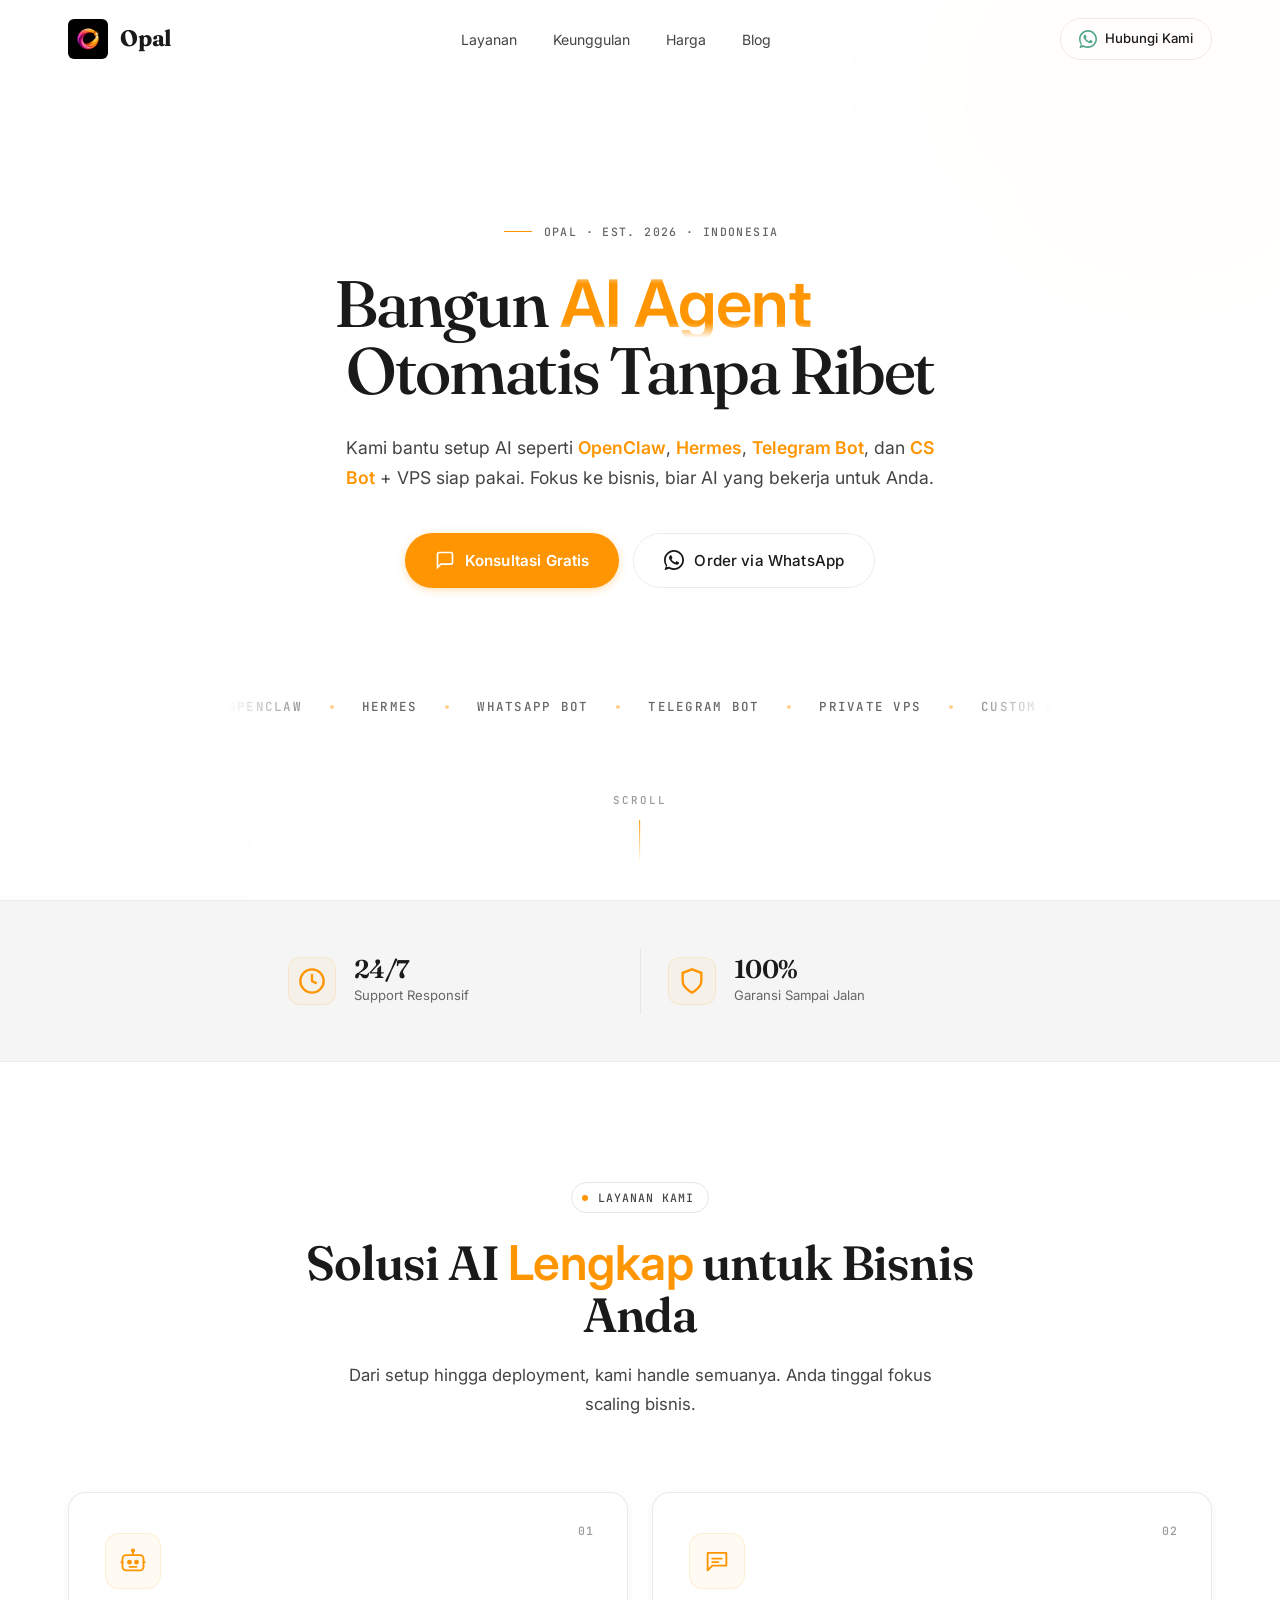
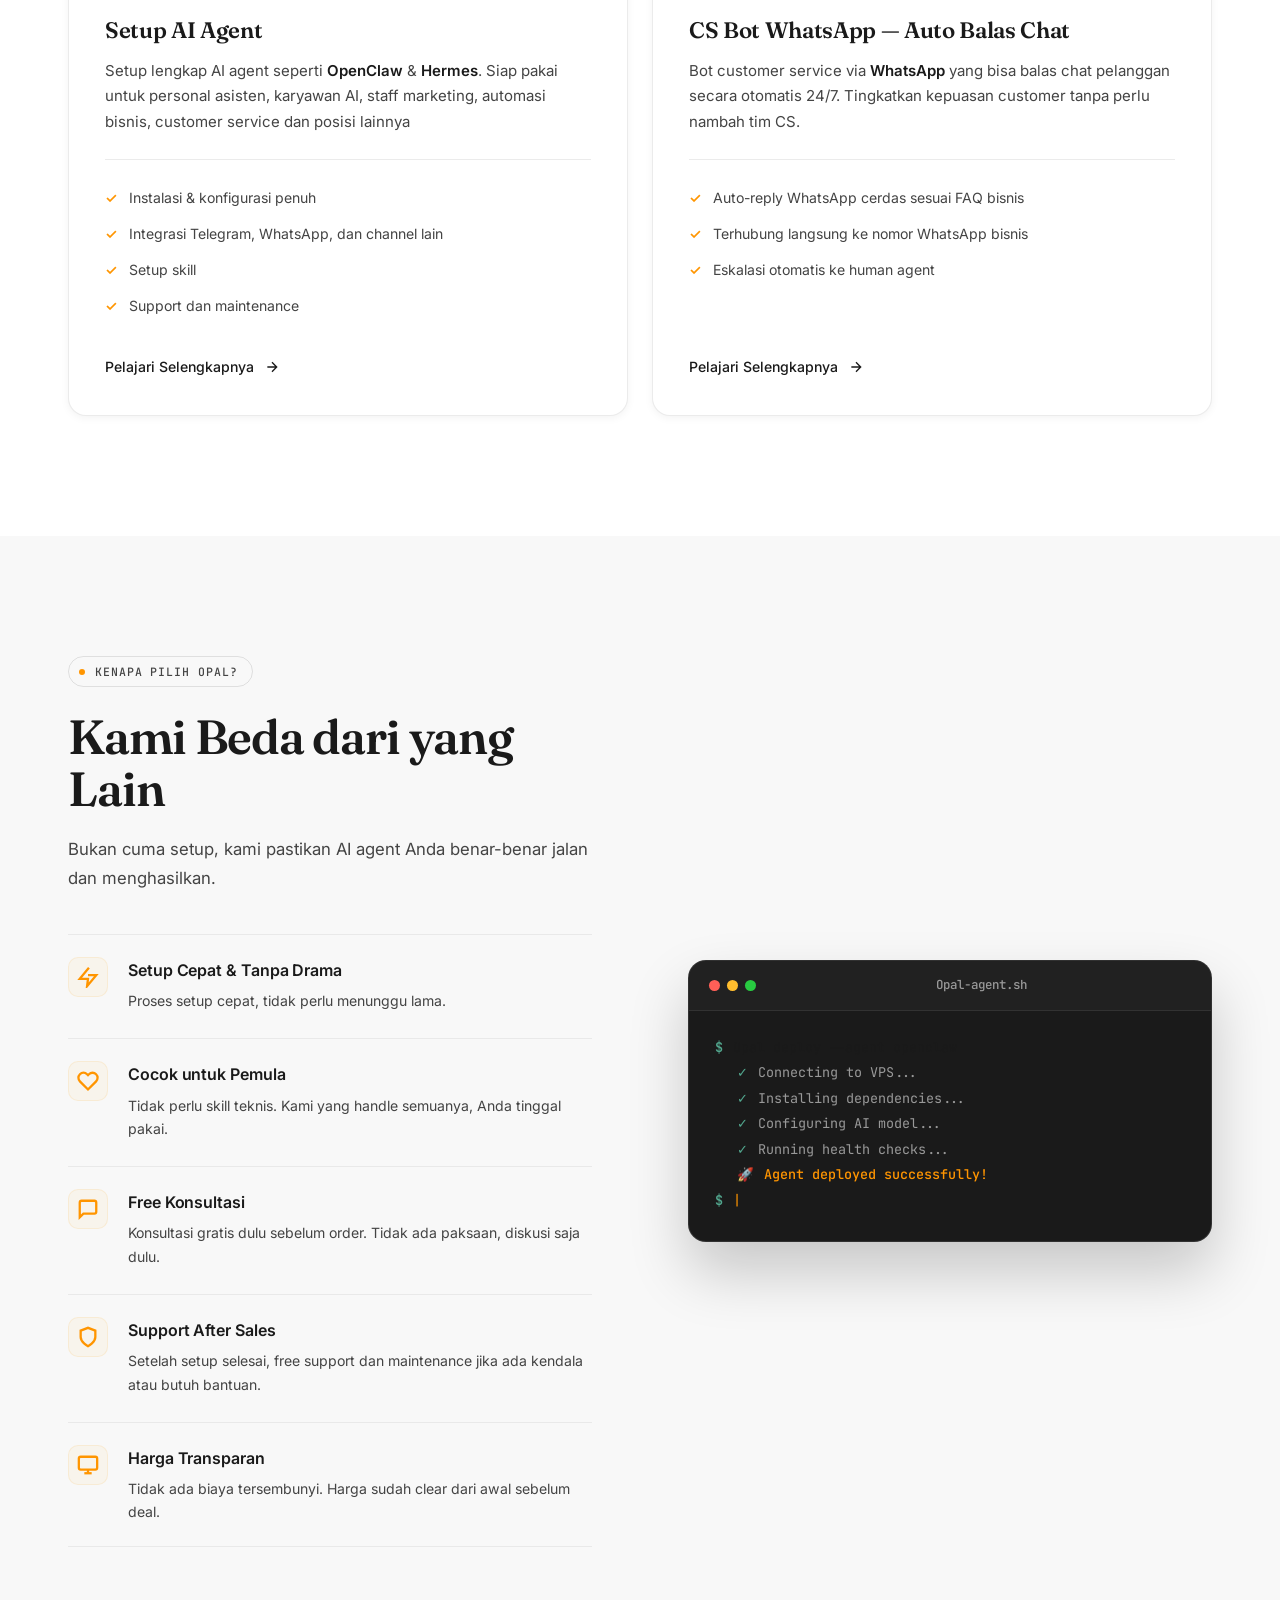
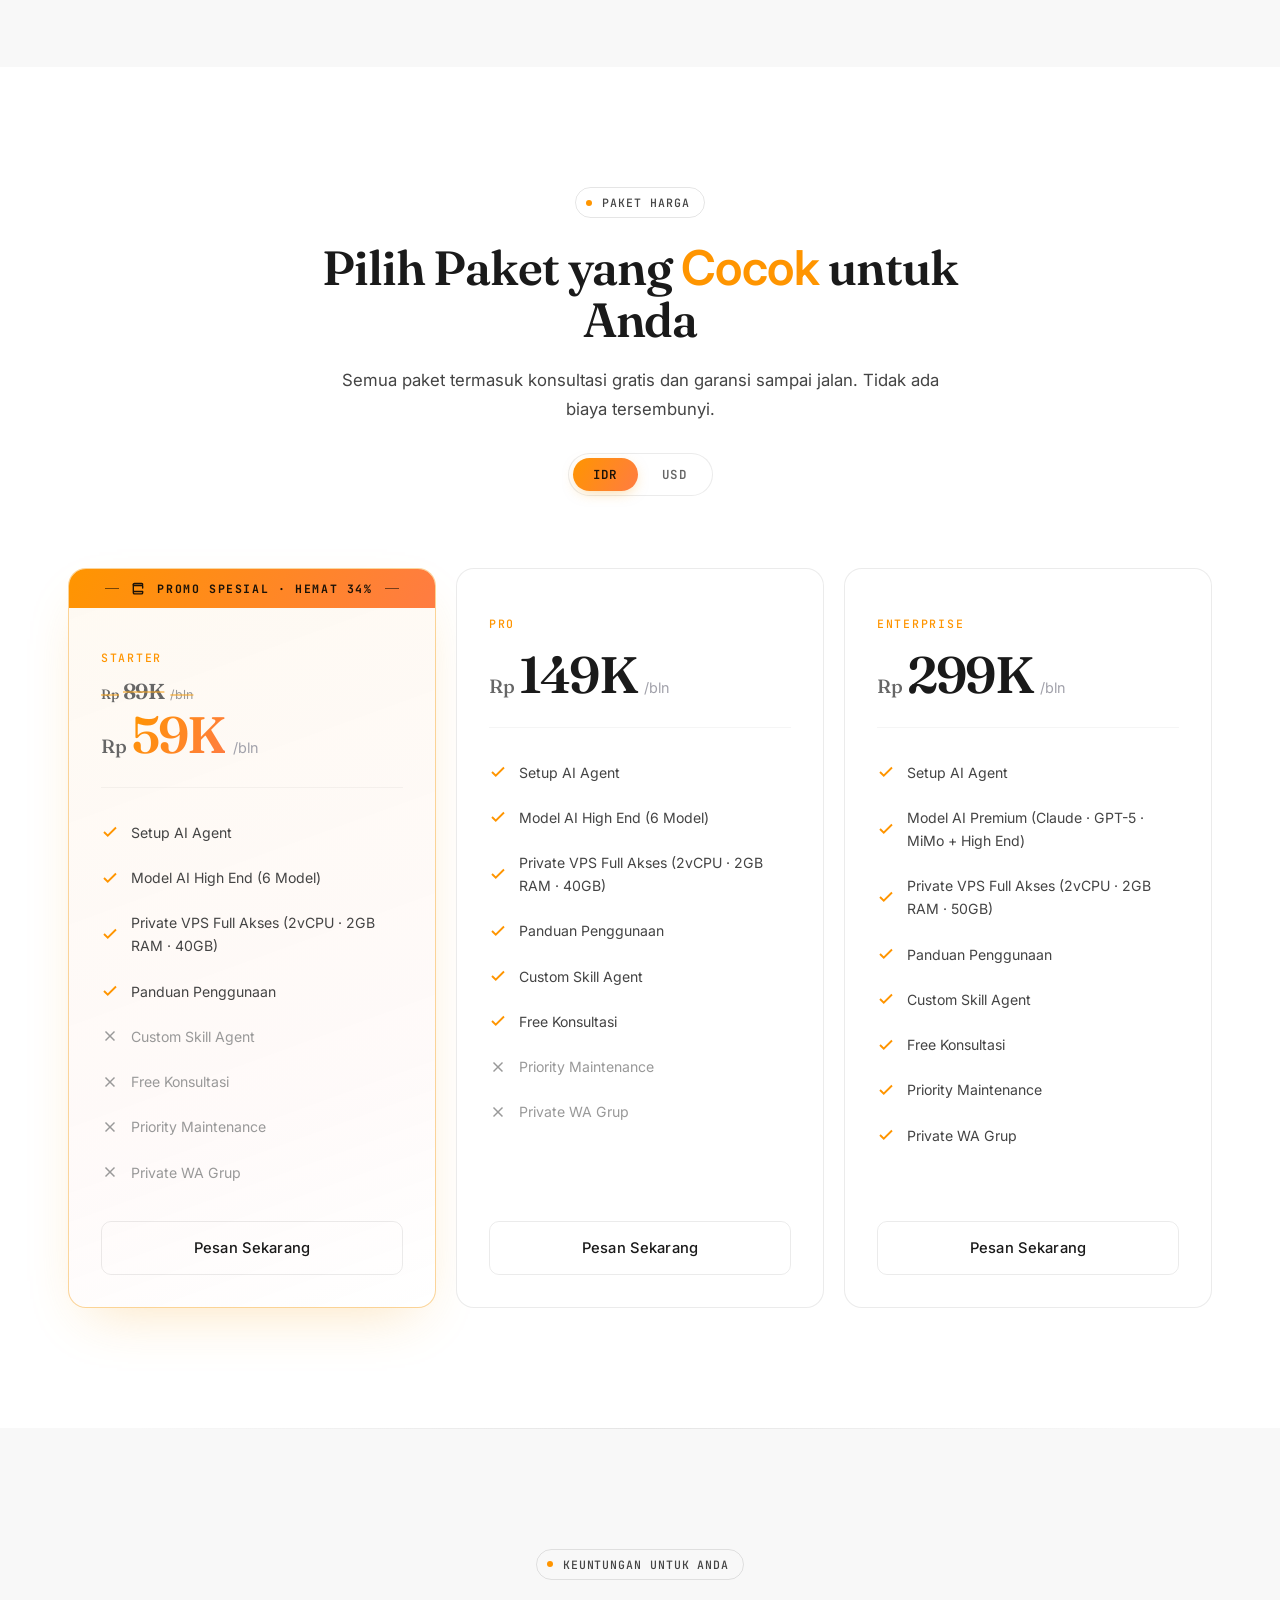
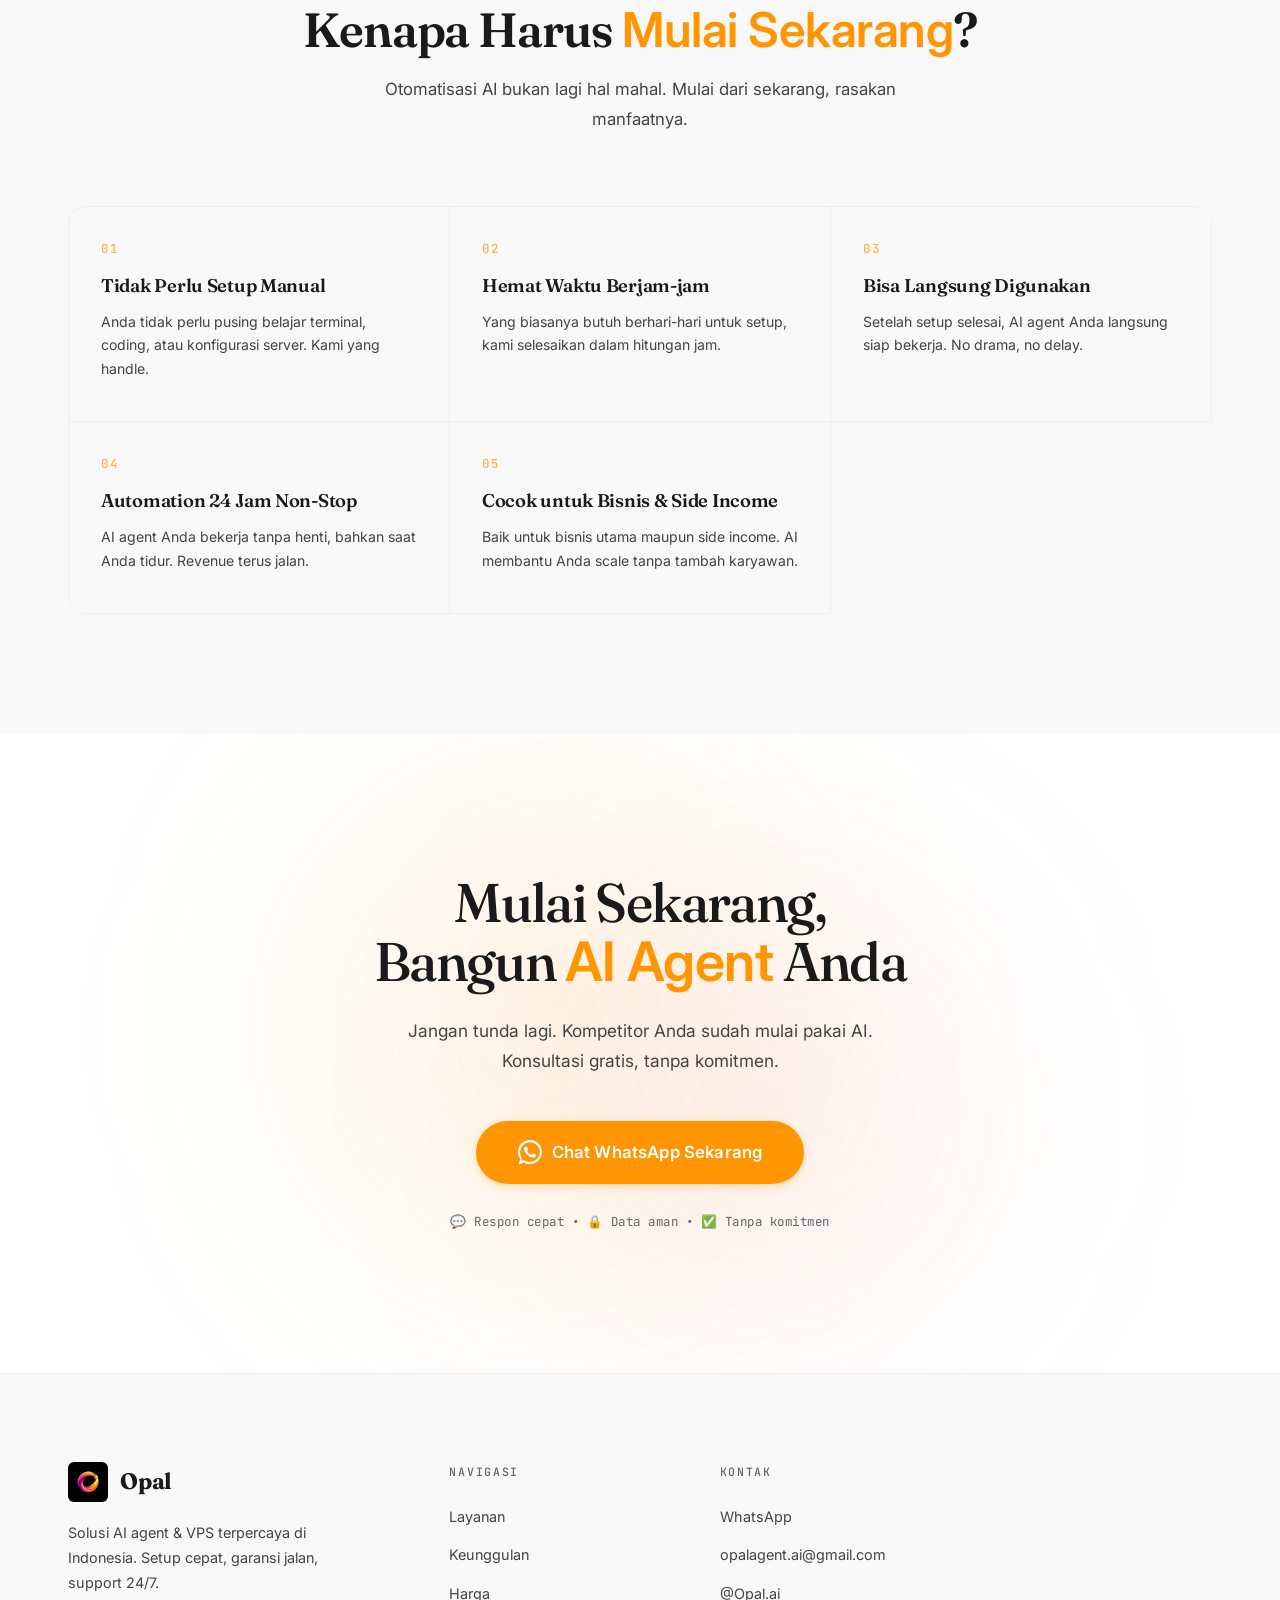
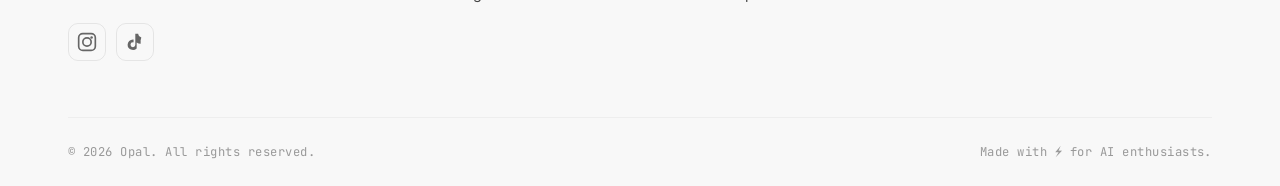
==== commit 66b03b5f: "SEO: Add blog with 4 articles, update sitemap, add blog link to navbar" ====
--- a/index.html
+++ b/index.html
@@ -111,6 +111,7 @@
                 <li><a href="#layanan">Layanan</a></li>
                 <li><a href="#keunggulan">Keunggulan</a></li>
                 <li><a href="#harga">Harga</a></li>
+                <li><a href="/blog/">Blog</a></li>
             </ul>
             <a href="https://wa.me/6285669130605?text=Halo%20Opal,%20saya%20ingin%20konsultasi%20AI%20Agent"
                 class="nav-cta" target="_blank" rel="noopener">
